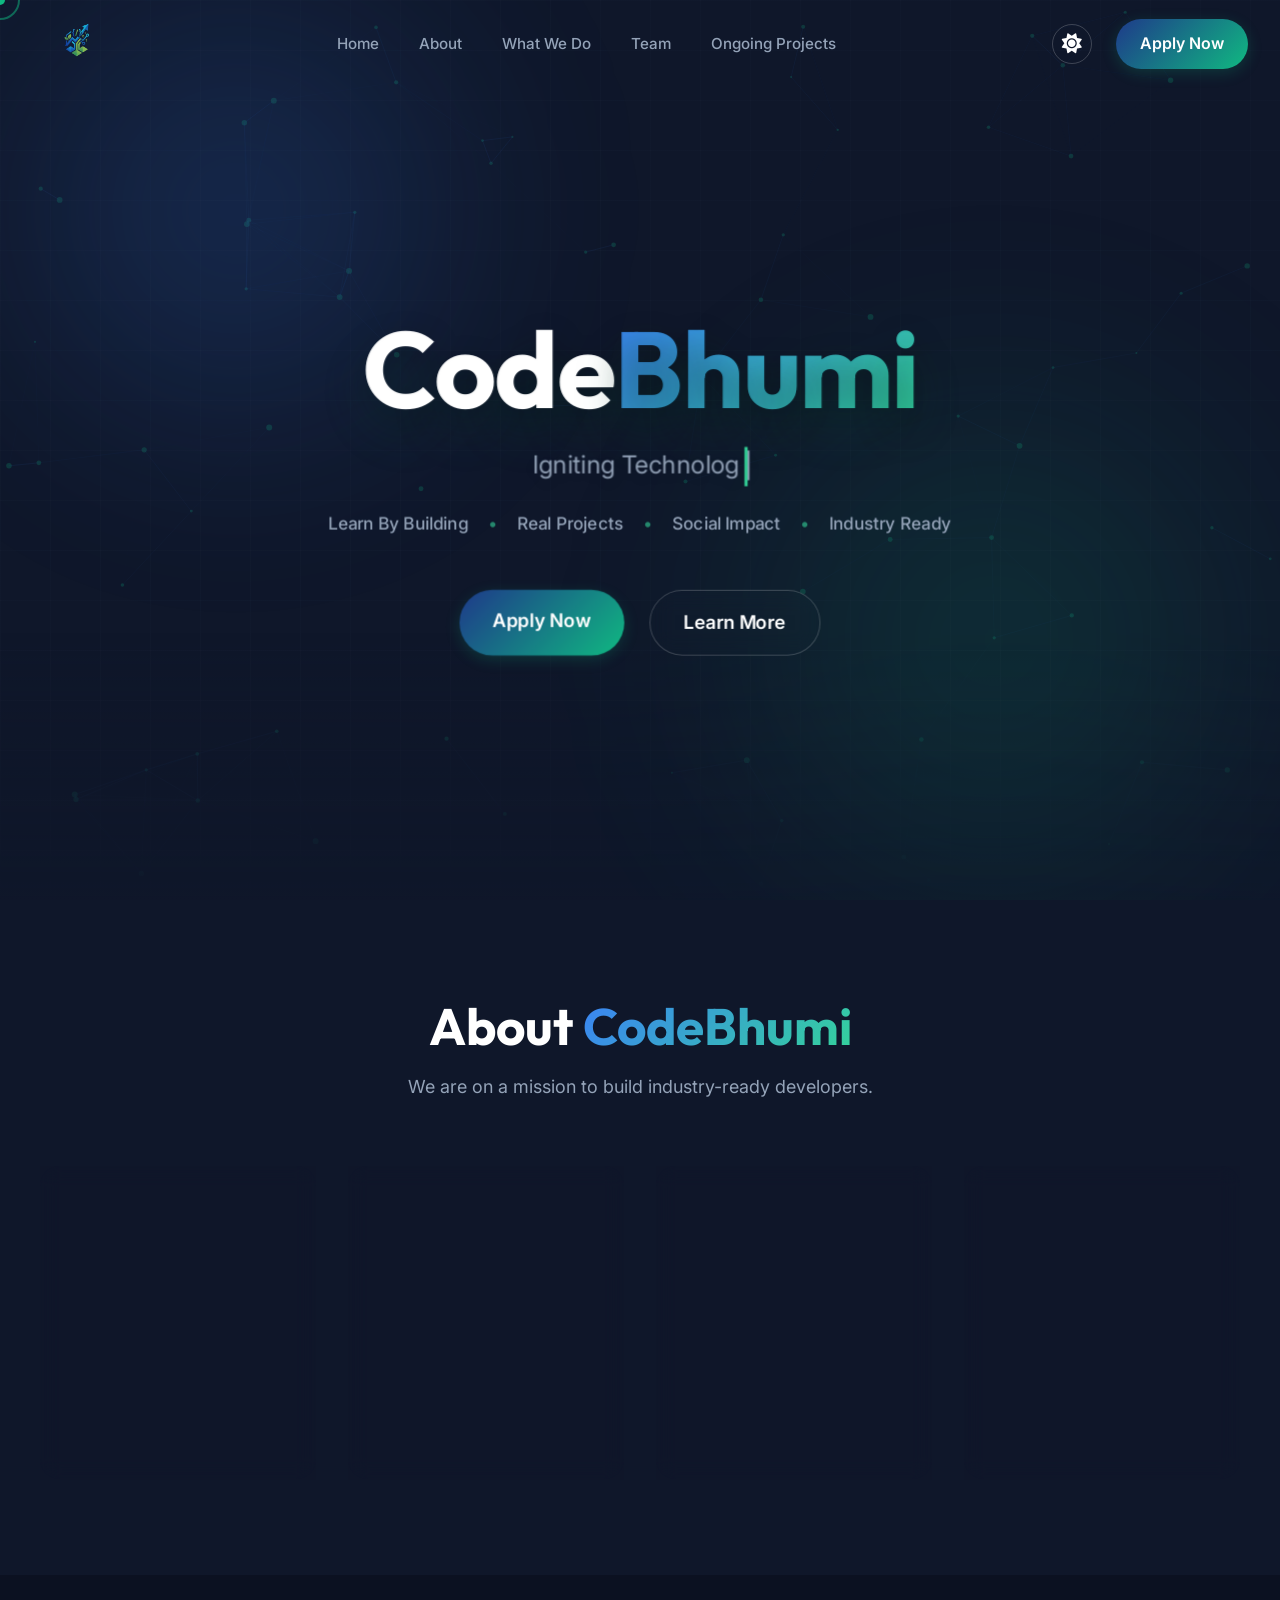
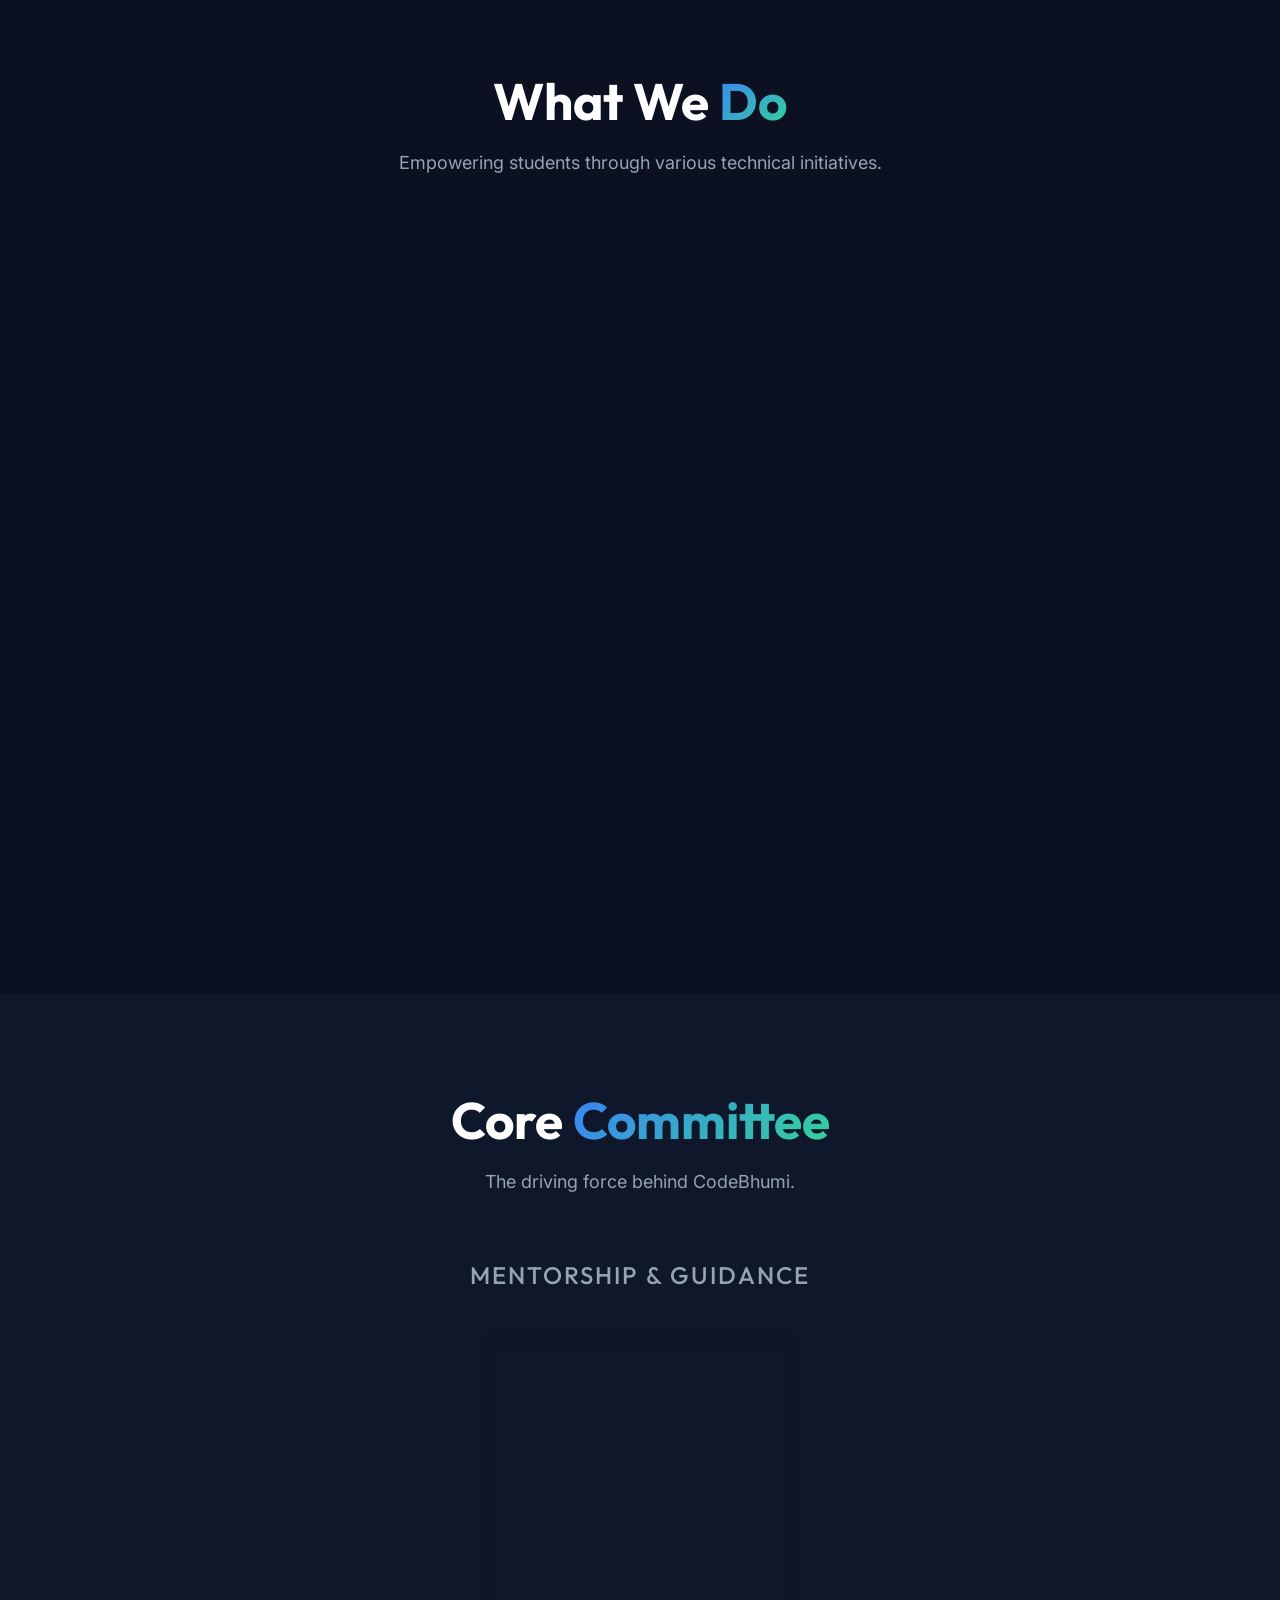
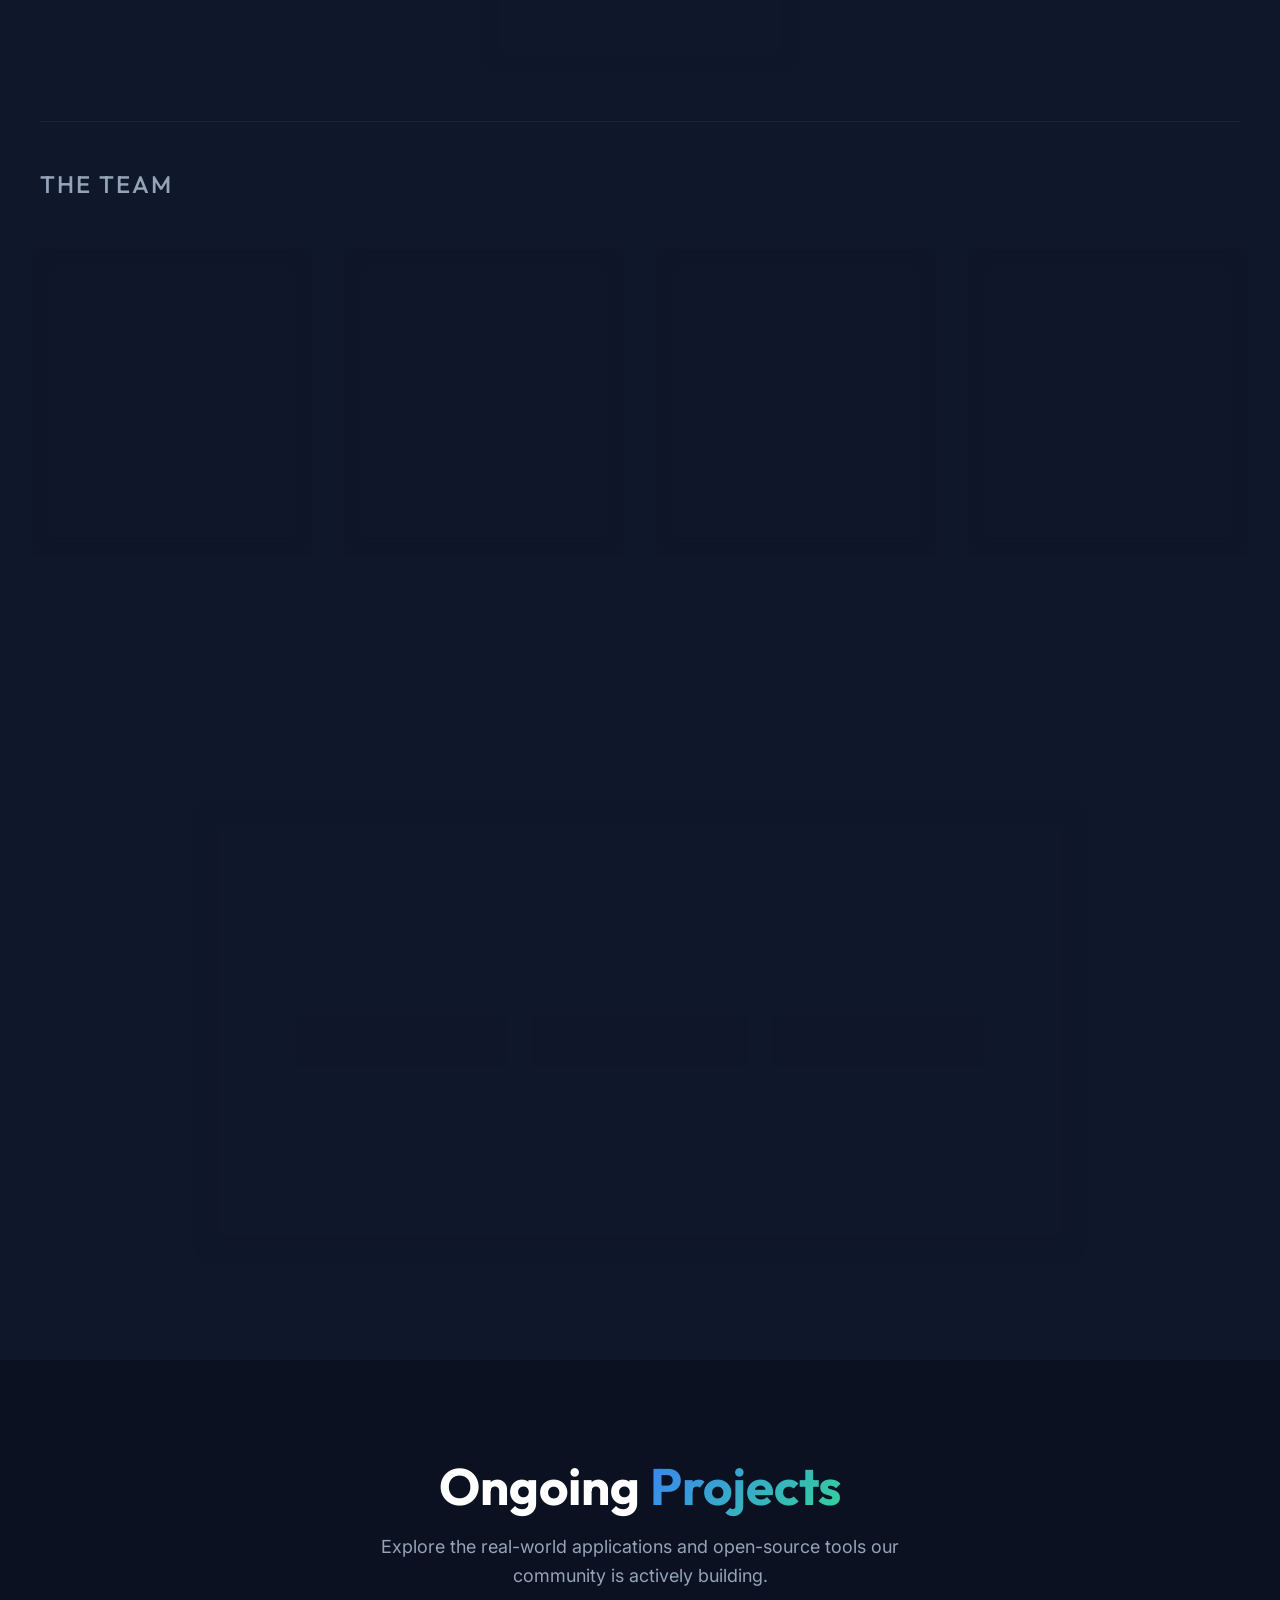
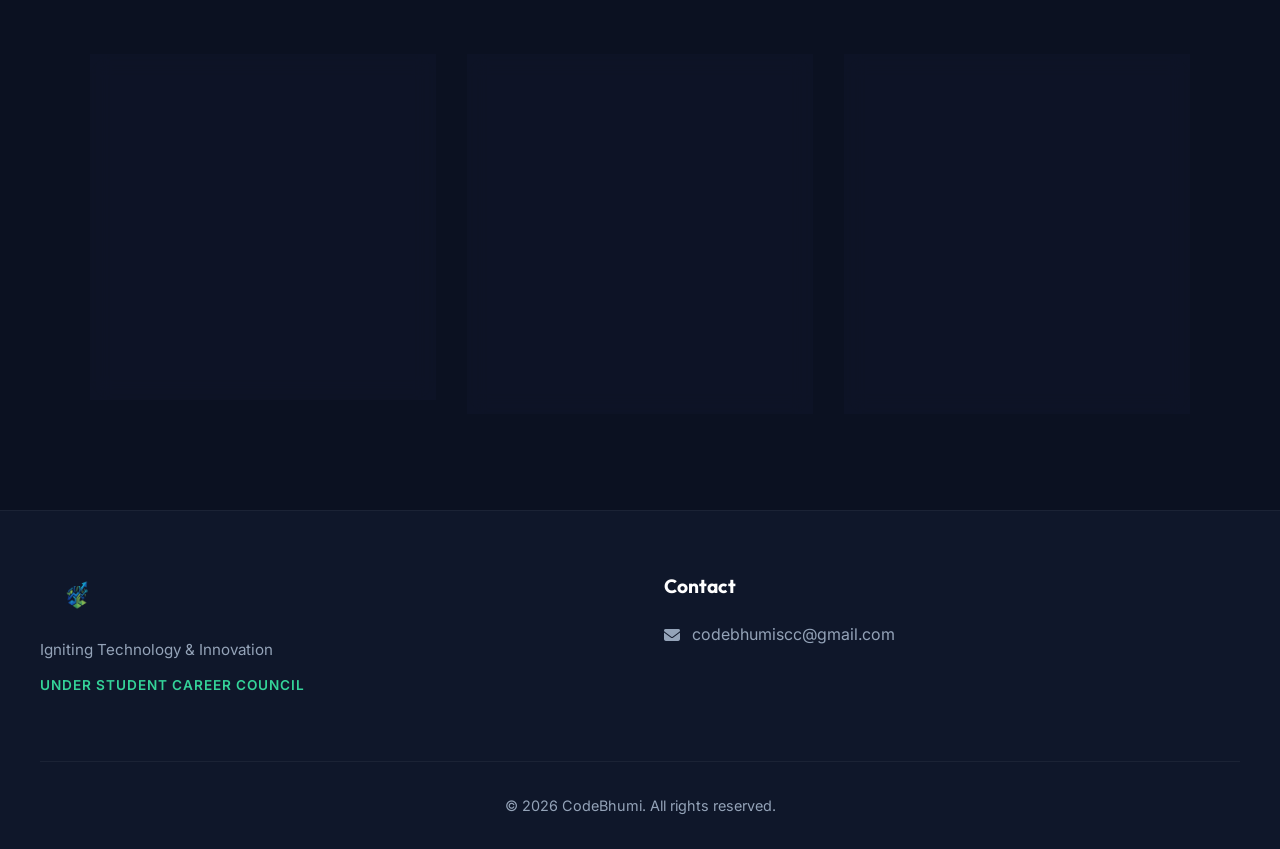
==== index.html @ db78082a "/" ====
<!DOCTYPE html>
<html lang="en" data-theme="dark">
<head>
  <meta charset="UTF-8">
  <meta name="viewport" content="width=device-width, initial-scale=1.0">
  <title>CodeBhumi - Igniting Technology & Innovation</title>
  
  <!-- Favicon -->
  <link rel="icon" type="image/jpeg" href="Org Logo.jpg">
  <link rel="apple-touch-icon" href="Org Logo.jpg">
  
  <!-- Fonts -->
  <link rel="preconnect" href="https://fonts.googleapis.com">
  <link rel="preconnect" href="https://fonts.gstatic.com" crossorigin>
  <link href="https://fonts.googleapis.com/css2?family=Inter:wght@400;500;600;700;800&family=Outfit:wght@500;700;900&display=swap" rel="stylesheet">
  <link rel="stylesheet" href="https://cdnjs.cloudflare.com/ajax/libs/font-awesome/6.4.0/css/all.min.css">
  
  <link rel="stylesheet" href="styles.css">
</head>
<body>
  <!-- Custom Cursor -->
  <div class="cursor-dot"></div>
  <div class="cursor-outline"></div>
  
  <!-- Navbar -->
  <nav id="navbar" class="navbar">
    <div class="nav-container">
      <a href="#" class="logo">
        <img src="Org Logo.jpg" alt="CodeBhumi Logo">
      </a>
      <ul class="nav-links">
        <li><a href="#home">Home</a></li>
        <li><a href="#about">About</a></li>
        <li><a href="#what-we-do">What We Do</a></li>
        <li><a href="#team">Team</a></li>
        <li><a href="#projects">Ongoing Projects</a></li>
      </ul>
      <div class="nav-actions">
        <button id="theme-toggle" class="theme-toggle-btn" aria-label="Toggle Theme">
          <i class="fa-solid fa-sun"></i>
        </button>
        <a href="https://forms.gle/ow61ez4bXMKDqfRy9" target="_blank" class="btn btn-primary nav-btn">Apply Now</a>
      </div>
      
      <!-- Mobile menu toggle -->
      <button class="mobile-toggle" aria-label="Toggle menu">
        <span></span>
        <span></span>
        <span></span>
      </button>
    </div>
  </nav>

  <!-- Hero Section -->
  <section id="home" class="hero">
    <!-- Background Layer -->
    <div class="hero-bg">
      <div class="hero-grid"></div>
      <canvas id="tech-grid"></canvas>
    </div>
    
    <!-- Foreground Glows -->
    <div class="hero-glow glow-1"></div>
    <div class="hero-glow glow-2"></div>
    <div class="hero-content" id="hero-content">
      <h1 class="hero-title interactive-title">Code<span class="text-gradient">Bhumi</span></h1>
      <p class="hero-tagline"><span id="typewriter"></span><span class="cursor">|</span></p>
      
      <!-- Secondary animated line -->
      <div class="hero-features">
        <span>Learn By Building</span> <span class="dot">•</span>
        <span>Real Projects</span> <span class="dot">•</span>
        <span>Social Impact</span> <span class="dot">•</span>
        <span>Industry Ready</span>
      </div>

      <div class="hero-actions">
        <a href="https://forms.gle/ow61ez4bXMKDqfRy9" target="_blank" class="btn btn-primary btn-large glow-effect hover-lift">Apply Now</a>
        <a href="#about" class="btn btn-secondary btn-large hover-lift">Learn More</a>
      </div>
    </div>
  </section>

  <!-- About Section -->
  <section id="about" class="section about-section">
    <div class="container pattern-bg">
      <div class="section-header text-center">
        <h2 class="section-title">About <span class="text-gradient">CodeBhumi</span></h2>
        <p class="section-subtitle">We are on a mission to build industry-ready developers.</p>
      </div>
      
      <div class="about-grid">
        <!-- Highlights -->
        <div class="about-card glow-hover">
          <div class="icon-wrap"><i class="fa-solid fa-code"></i></div>
          <h3>Learning by Building</h3>
          <p>Gain practical skills and industry readiness by focusing on real-world project development.</p>
        </div>
        <div class="about-card glow-hover">
          <div class="icon-wrap"><i class="fa-solid fa-hand-holding-heart"></i></div>
          <h3>Social Impact</h3>
          <p>Contribute to society by building free websites and tools for NGOs and small businesses.</p>
        </div>
        <div class="about-card glow-hover">
          <div class="icon-wrap"><i class="fa-solid fa-users"></i></div>
          <h3>Strong Community</h3>
          <p>Collaborate with skilled engineers, fostering teamwork, professionalism, and innovation.</p>
        </div>
        <div class="about-card glow-hover">
          <div class="icon-wrap"><i class="fa-solid fa-briefcase"></i></div>
          <h3>Industry Readiness</h3>
          <p>Bridge the gap between academics and industry with resume reviews and mock interviews.</p>
        </div>
      </div>
    </div>
  </section>

  <!-- What We Do Section -->
  <section id="what-we-do" class="section what-we-do-section bg-darker">
    <div class="container">
      <div class="section-header text-center">
        <h2 class="section-title">What We <span class="text-gradient">Do</span></h2>
        <p class="section-subtitle">Empowering students through various technical initiatives.</p>
      </div>

      <div class="cards-grid">
        <div class="card item-card glow-lift">
          <div class="card-icon"><i class="fa-solid fa-laptop-code"></i></div>
          <h3 class="card-title">Technical Growth</h3>
          <p class="card-desc">Hands-on coding sessions, collaborative workshops, and mastering Git/GitHub.</p>
        </div>
        <div class="card item-card glow-lift">
          <div class="card-icon"><i class="fa-brands fa-github"></i></div>
          <h3 class="card-title">Project Development</h3>
          <p class="card-desc">Building real-world applications and participating in competitive hackathons.</p>
        </div>
        <div class="card item-card glow-lift">
          <div class="card-icon"><i class="fa-solid fa-user-tie"></i></div>
          <h3 class="card-title">Industry Readiness</h3>
          <p class="card-desc">Preparing for the corporate world through resume building and mock interviews.</p>
        </div>
        <div class="card item-card glow-lift">
          <div class="card-icon"><i class="fa-solid fa-globe"></i></div>
          <h3 class="card-title">Social Impact</h3>
          <p class="card-desc">Creating digital presence by developing free websites for NGOs and small businesses.</p>
        </div>
        <div class="card item-card glow-lift">
          <div class="card-icon"><i class="fa-solid fa-folder-open"></i></div>
          <h3 class="card-title">Portfolio Building</h3>
          <p class="card-desc">Showcasing real-world applications and significant open-source contributions.</p>
        </div>
        <div class="card item-card glow-lift">
          <div class="card-icon"><i class="fa-solid fa-people-group"></i></div>
          <h3 class="card-title">Community Network</h3>
          <p class="card-desc">Fostering a peer-to-peer network of engineers to collaborate, learn, and innovate.</p>
        </div>
      </div>
    </div>
  </section>

  <!-- Core Committee Section -->
  <section id="team" class="section committee-section">
    <div class="container overflow-visible">
      <div class="section-header text-center">
        <h2 class="section-title">Core <span class="text-gradient">Committee</span></h2>
        <p class="section-subtitle">The driving force behind CodeBhumi.</p>
      </div>
      
      <!-- Honorary Advisor -->
      <div class="advisor-section">
        <h3 class="advisor-heading">Mentorship & Guidance</h3>
        <div class="advisor-container">
          <div class="team-card advisor-card">
            <div class="profile-img advisor-img"><img src="Souhardya_bose.jpg" alt="Souhardya Bose"></div>
            <h3 class="member-name">Souhardya Bose</h3>
            <p class="member-role">Honorary Advisor</p>
            <p class="member-desc">Asst. Prof, Lovely Professional University</p>
          </div>
        </div>
      </div>

      <h3 class="advisor-heading" style="margin-bottom: 2rem;">The Team</h3>
    </div>
    
    <div class="marquee-container">
      <div class="marquee-content">
        <!-- Original Cards -->
        <div class="team-card">
          <div class="profile-img"><img src="Sayantan.jpeg" alt="Sayantan"></div>
          <h3 class="member-name">Sayantan</h3>
          <p class="member-role">Joint Vice President</p>
        </div>
        <div class="team-card">
          <div class="profile-img"><img src="sagnik.jpg" alt="Sagnik"></div>
          <h3 class="member-name">Sagnik</h3>
          <p class="member-role">Joint Vice President</p>
        </div>
        <div class="team-card">
          <div class="profile-img"><img src="Saikat.jpeg" alt="Saikat"></div>
          <h3 class="member-name">Saikat</h3>
          <p class="member-role">Research & Innovation Head</p>
        </div>
        <div class="team-card">
          <div class="profile-img"><img src="Pritam.jpeg" alt="Pritam"></div>
          <h3 class="member-name">Pritam</h3>
          <p class="member-role">Head of Operations</p>
        </div>
        <div class="team-card">
          <div class="profile-img"><img src="https://www.gravatar.com/avatar/00000000000000000000000000000000?d=mp&f=y&s=200" alt="Anonymous"></div>
          <h3 class="member-name" style="animation: float 2.5s ease-in-out infinite; display: inline-block; color: var(--color-green-light);">Role is Open</h3>
          <p class="member-role">Technical Head</p>
        </div>
        <div class="team-card">
          <div class="profile-img"><img src="Surya.jpeg" alt="Surya"></div>
          <h3 class="member-name">Surya</h3>
          <p class="member-role">Management Head</p>
        </div>

        <!-- Duplicated Cards for infinite loop effect -->
        <div class="team-card">
          <div class="profile-img"><img src="Sayantan.jpeg" alt="Sayantan"></div>
          <h3 class="member-name">Sayantan</h3>
          <p class="member-role">Joint Vice President</p>
        </div>
        <div class="team-card">
          <div class="profile-img"><img src="sagnik.jpg" alt="Sagnik"></div>
          <h3 class="member-name">Sagnik</h3>
          <p class="member-role">Joint Vice President</p>
        </div>
        <div class="team-card">
          <div class="profile-img"><img src="Saikat.jpeg" alt="Saikat"></div>
          <h3 class="member-name">Saikat</h3>
          <p class="member-role">Research & Innovation Head</p>
        </div>
        <div class="team-card">
          <div class="profile-img"><img src="Pritam.jpeg" alt="Pritam"></div>
          <h3 class="member-name">Pritam</h3>
          <p class="member-role">Head of Operations</p>
        </div>
        <div class="team-card">
          <div class="profile-img"><img src="https://www.gravatar.com/avatar/00000000000000000000000000000000?d=mp&f=y&s=200" alt="Anonymous"></div>
          <h3 class="member-name" style="animation: float 2.5s ease-in-out infinite; display: inline-block; color: var(--color-green-light);">Role is Open</h3>
          <p class="member-role">Technical Head</p>
        </div>
        <div class="team-card">
          <div class="profile-img"><img src="Surya.jpeg" alt="Surya"></div>
          <h3 class="member-name">Surya</h3>
          <p class="member-role">Management Head</p>
        </div>
      </div>
    </div>
  </section>

  <!-- Recruitment Section -->
  <section id="apply" class="section recruitment-section">
    <div class="container pattern-bg">
      <div class="recruit-box text-center">
        <h2 class="section-title">We're <span class="text-gradient">Hiring</span></h2>
        <p class="section-subtitle" style="margin-bottom: 2rem;">Join the team that builds the future.</p>
        
        <div class="traits">
          <span class="trait-badge"><i class="fa-solid fa-code"></i> Passion for coding</span>
          <span class="trait-badge"><i class="fa-solid fa-graduation-cap"></i> Willingness to learn</span>
          <span class="trait-badge"><i class="fa-solid fa-handshake"></i> Team collaboration</span>
        </div>
        
        <a href="https://forms.gle/ow61ez4bXMKDqfRy9" target="_blank" class="btn btn-primary btn-large recruit-btn">Apply Now</a>
      </div>
    </div>
  </section>

  <!-- Projects Section -->
  <section id="projects" class="section events-section bg-darker">
    <div class="container">
      <div class="section-header text-center">
        <h2 class="section-title">Ongoing <span class="text-gradient">Projects</span></h2>
        <p class="section-subtitle">Explore the real-world applications and open-source tools our community is actively building.</p>
      </div>

      <div class="events-grid">
        <div class="event-card tilt-hover">
          <div class="event-date"><i class="fa-solid fa-hand-holding-heart fa-2x"></i></div>
          <div class="event-info">
            <h3>NGO Digital Presence</h3>
            <p>Developing responsive, SEO-optimized free websites for local animal shelters and food banks.</p>
          </div>
        </div>
        <div class="event-card tilt-hover">
          <div class="event-date"><i class="fa-solid fa-ranking-star fa-2x"></i></div>
          <div class="event-info">
            <h3>EduTrack Platform</h3>
            <p>An interactive app for educators to conduct live quizzes, track detailed student progress, and display competitive leaderboards.</p>
          </div>
        </div>
        <div class="event-card tilt-hover">
          <div class="event-date"><i class="fa-solid fa-masks-theater fa-2x"></i></div>
          <div class="event-info">
            <h3>Cultural Club Websites</h3>
            <p>Designing and developing professional digital portfolios and event platforms for university cultural clubs.</p>
          </div>
        </div>
      </div>
    </div>
  </section>

  <!-- Footer -->
  <footer class="footer">
    <div class="container">
      <div class="footer-content">
        <div class="footer-brand">
          <img src="Org Logo.jpg" alt="CodeBhumi Logo" class="footer-logo">
          <p>Igniting Technology & Innovation</p>
          <p style="margin-top: 0.8rem; font-size: 0.85rem; font-weight: 600; letter-spacing: 1px; color: var(--color-green-light);">UNDER STUDENT CAREER COUNCIL</p>
        </div>  
        <div class="footer-contact">
          <h4>Contact</h4>
          <p><i class="fa-solid fa-envelope"></i> codebhumiscc@gmail.com</p>
        </div>
      </div>
      
      <div class="footer-bottom">
        <p>&copy; 2026 CodeBhumi. All rights reserved.</p>
      </div>
    </div>
  </footer>

  <script src="script.js"></script>
</body>
</html>
---- styles.css ----
/* CodeBhumi Premium Corporate Styles */

:root {
  /* Base Colors */
  --color-blue: #1E3A8A;
  --color-green: #10B981;
  --color-blue-light: #3B82F6;
  --color-green-light: #34D399;

  /* Light Theme (Warm White + Green) */
  --bg-primary: #FDFDFB; /* Warm white */
  --bg-secondary: #F6F6F4;
  --text-primary: #1C1917; /* Warm dark gray */
  --text-muted: #57534E;
  --card-bg: rgba(255, 255, 255, 0.7);
  --card-border: rgba(16, 185, 129, 0.2);
  --btn-secondary-bg: rgba(16, 185, 129, 0.05);
  --btn-secondary-border: rgba(16, 185, 129, 0.3);
  --btn-secondary-color: #10B981;
  --btn-secondary-hover: rgba(16, 185, 129, 0.15);
  --nav-bg: rgba(253, 253, 251, 0.85);
  --nav-link: #57534E;
  --nav-link-hover: #1C1917;
  --gradient-card: linear-gradient(145deg, rgba(255, 255, 255, 0.9), rgba(246, 246, 244, 0.5));
  --hero-gradient: linear-gradient(to top, var(--bg-primary), transparent);

  /* Typography */
  --font-main: 'Inter', -apple-system, BlinkMacSystemFont, "Segoe UI", Roboto, Helvetica, Arial, sans-serif;
}

[data-theme="dark"] {
  /* Dark Theme (Dark Glassmorphism) */
  --bg-primary: #0F172A;
  --bg-secondary: #0B1121;
  --text-primary: #FFFFFF;
  --text-muted: #94A3B8;
  --card-bg: rgba(15, 23, 42, 0.6);
  --card-border: rgba(255, 255, 255, 0.05);
  --btn-secondary-bg: transparent;
  --btn-secondary-border: rgba(255, 255, 255, 0.2);
  --btn-secondary-color: #FFFFFF;
  --btn-secondary-hover: rgba(255, 255, 255, 0.1);
  --nav-bg: rgba(15, 23, 42, 0.85);
  --nav-link: #94A3B8;
  --nav-link-hover: #FFFFFF;
  --gradient-card: linear-gradient(145deg, rgba(30, 58, 138, 0.1), rgba(15, 23, 42, 0.5));
  --hero-gradient: linear-gradient(to top, var(--bg-primary), transparent);
}

* {
  margin: 0;
  padding: 0;
  box-sizing: border-box;
}

body {
  font-family: var(--font-main);
  background: var(--bg-primary);
  color: var(--text-primary);
  line-height: 1.6;
  overflow-x: hidden;
  transition: background-color 0.4s ease, color 0.4s ease;
}

/* Custom Cursor (Desktop Only) */
@media (pointer: fine) {
  * {
    cursor: none !important;
  }
  
  .cursor-dot, .cursor-outline {
    position: fixed;
    top: 0;
    left: 0;
    border-radius: 50%;
    pointer-events: none;
    z-index: 9999;
    will-change: transform;
  }

  .cursor-dot {
    width: 10px;
    height: 10px;
    background-color: var(--color-green);
    transform: translate(calc(-50%), calc(-50%));
  }

  .cursor-outline {
    width: 40px;
    height: 40px;
    border: 2px solid var(--color-green);
    opacity: 0.5;
    transform: translate(calc(-50%), calc(-50%));
    transition: width 0.2s, height 0.2s, background-color 0.2s, border-color 0.2s;
  }
}

@media (pointer: coarse) {
  .cursor-dot, .cursor-outline {
    display: none;
  }
}

/* Base Typography */
h1, h2, h3, h4, h5, h6 {
  font-family: 'Outfit', sans-serif;
  font-weight: 700;
  line-height: 1.2;
}

a {
  text-decoration: none;
  color: inherit;
  transition: all 0.3s ease;
}

ul {
  list-style: none;
}

/* Utilities */
.text-gradient {
  background: linear-gradient(135deg, var(--color-blue-light), var(--color-green-light));
  -webkit-background-clip: text;
  -webkit-text-fill-color: transparent;
  background-clip: text;
}

.btn {
  display: inline-block;
  padding: 0.75rem 1.5rem;
  border-radius: 50px;
  font-weight: 600;
  font-family: 'Inter', sans-serif;
  cursor: pointer;
  transition: all 0.3s ease;
  border: none;
  position: relative;
  overflow: hidden;
  z-index: 1;
}

.btn-primary {
  background: linear-gradient(135deg, var(--color-blue), var(--color-green));
  color: white;
  box-shadow: 0 4px 15px rgba(16, 185, 129, 0.2);
}

.btn-primary::before {
  content: '';
  position: absolute;
  top: 0; left: 0; right: 0; bottom: 0;
  background: linear-gradient(135deg, var(--color-blue-light), var(--color-green-light));
  z-index: -1;
  transition: opacity 0.3s ease;
  opacity: 0;
}

.btn-primary:hover::before {
  opacity: 1;
}

.btn-primary:hover {
  transform: translateY(-2px);
  box-shadow: 0 8px 25px rgba(16, 185, 129, 0.4);
}

.btn-secondary {
  background: var(--btn-secondary-bg);
  color: var(--btn-secondary-color);
  border: 1px solid var(--btn-secondary-border);
  backdrop-filter: blur(10px);
}

.btn-secondary:hover {
  background: var(--btn-secondary-hover);
  transform: translateY(-2px);
}

.btn-large {
  padding: 1rem 2rem;
  font-size: 1.125rem;
}

/* Navbar */
.navbar {
  position: fixed;
  top: 0;
  left: 0;
  width: 100%;
  padding: 1rem 0;
  z-index: 1000;
  transition: all 0.3s ease;
  border-bottom: 1px solid transparent;
}

.navbar.scrolled {
  background: var(--nav-bg);
  backdrop-filter: blur(12px);
  -webkit-backdrop-filter: blur(12px);
  border-bottom: 1px solid var(--card-border);
  box-shadow: 0 4px 30px rgba(0, 0, 0, 0.1);
  padding: 0.75rem 0;
}

.nav-container {
  max-width: 1280px;
  margin: 0 auto;
  padding: 0 2rem;
  display: flex;
  justify-content: space-between;
  align-items: center;
}

.logo img {
  height: 48px;
  width: auto;
  object-fit: contain;
  transition: transform 0.3s ease;
}

.logo:hover img {
  transform: scale(1.05);
}

.nav-links {
  display: flex;
  gap: 2.5rem;
  align-items: center;
}

.nav-links a {
  font-size: 0.95rem;
  font-weight: 500;
  color: var(--nav-link);
  position: relative;
  transition: color 0.3s ease;
}

.nav-links a:hover {
  color: var(--nav-link-hover);
}

.nav-links a::after {
  content: '';
  position: absolute;
  width: 0;
  height: 2px;
  bottom: -4px;
  left: 0;
  background: var(--color-green-light);
  transition: width 0.3s ease;
  border-radius: 2px;
}

.nav-links a:hover::after {
  width: 100%;
}

.mobile-toggle {
  display: none;
  background: none;
  border: none;
  cursor: pointer;
  padding: 0.5rem;
  z-index: 1001;
}

.mobile-toggle span {
  display: block;
  width: 25px;
  height: 2px;
  background-color: var(--text-primary);
  margin: 5px 0;
  transition: 0.3s;
  border-radius: 2px;
}

/* Theme Toggle styles */
.nav-actions {
  display: flex;
  align-items: center;
  gap: 1.5rem;
}

.theme-toggle-btn {
  background: var(--btn-secondary-bg);
  border: 1px solid var(--btn-secondary-border);
  color: var(--text-primary);
  font-size: 1.25rem;
  cursor: pointer;
  transition: all 0.3s ease;
  display: flex;
  align-items: center;
  justify-content: center;
  width: 40px;
  height: 40px;
  border-radius: 50%;
}

.theme-toggle-btn:hover {
  transform: scale(1.1);
  background: var(--btn-secondary-hover);
}

@media (max-width: 900px) {
  .nav-actions {
    display: none;
  }
}

/* Hero Section */
.hero {
  min-height: 100vh;
  display: flex;
  align-items: center;
  justify-content: center;
  position: relative;
  overflow: hidden;
  padding: 8rem 2rem 4rem;
  perspective: 1200px;
}

.hero-bg {
  position: absolute;
  top: 0;
  left: 0;
  width: 100%;
  height: 100%;
  z-index: 0;
  opacity: 0.4;
}

.hero-bg::after {
  content: '';
  position: absolute;
  bottom: 0;
  left: 0;
  width: 100%;
  height: 30%;
  background: var(--hero-gradient);
  z-index: 2;
}

.hero-grid {
  position: absolute;
  top: 0; left: 0; width: 100%; height: 100%;
  background-size: 50px 50px;
  background-image: linear-gradient(to right, rgba(148, 163, 184, 0.05) 1px, transparent 1px),
                    linear-gradient(to bottom, rgba(148, 163, 184, 0.05) 1px, transparent 1px);
  z-index: 1;
  pointer-events: none;
}

[data-theme="light"] .hero-grid {
  background-image: linear-gradient(to right, rgba(28, 25, 23, 0.05) 1px, transparent 1px),
                    linear-gradient(to bottom, rgba(28, 25, 23, 0.05) 1px, transparent 1px);
}

.hero-glow {
  position: absolute;
  border-radius: 50%;
  filter: blur(100px);
  z-index: 0;
  opacity: 0.6;
  pointer-events: none;
  animation: float-glow 8s ease-in-out infinite alternate;
}

.glow-1 {
  top: -10%;
  left: -5%;
  width: 50vw;
  height: 50vw;
  max-width: 600px;
  max-height: 600px;
  background: radial-gradient(circle, rgba(59, 130, 246, 0.4), transparent 70%);
}

.glow-2 {
  bottom: -10%;
  right: -5%;
  width: 60vw;
  height: 60vw;
  max-width: 700px;
  max-height: 700px;
  background: radial-gradient(circle, rgba(16, 185, 129, 0.3), transparent 70%);
  animation-duration: 12s;
  animation-direction: alternate-reverse;
}

@keyframes float-glow {
  0% { transform: translate(0, 0) scale(1); }
  100% { transform: translate(30px, -40px) scale(1.1); }
}

.hero-content {
  position: relative;
  z-index: 3;
  text-align: center;
  max-width: 800px;
  display: flex;
  flex-direction: column;
  align-items: center;
  transform-style: preserve-3d;
  transition: transform 0.1s cubic-bezier(0.25, 0.46, 0.45, 0.94);
}

/* .hero-logo removed */

.hero-title {
  font-size: clamp(3.5rem, 8vw, 6.5rem);
  margin-bottom: 1rem;
  letter-spacing: -1.5px;
  line-height: 1.1;
  text-shadow: 0 10px 30px rgba(0, 0, 0, 0.3), 0 20px 50px rgba(16, 185, 129, 0.15);
  transform: translateZ(60px);
}

/* Interactive Title & Typography */
.interactive-title {
  display: inline-block;
  position: relative;
}

.cursor {
  display: inline-block;
  width: 3px;
  background-color: var(--color-green-light);
  animation: blink 1s step-end infinite;
  margin-left: 5px;
  vertical-align: middle;
}

@keyframes blink {
  0%, 100% { opacity: 1; }
  50% { opacity: 0; }
}

.hover-lift {
  transition: all 0.4s cubic-bezier(0.175, 0.885, 0.32, 1.275);
}

.hover-lift:hover {
  transform: translateY(-5px) scale(1.05) translateZ(20px);
  box-shadow: 0 15px 30px rgba(16, 185, 129, 0.3), 0 0 20px rgba(59, 130, 246, 0.2);
}

.hero-tagline {
  font-size: clamp(1.1rem, 2vw, 1.5rem);
  color: var(--text-muted);
  margin-bottom: 1.5rem;
  font-weight: 400;
  max-width: 600px;
  transform: translateZ(40px);
  text-shadow: 0 4px 15px rgba(0, 0, 0, 0.1);
}

.hero-features {
  display: flex;
  justify-content: center;
  flex-wrap: wrap;
  gap: 1.2rem;
  margin-bottom: 3rem;
  color: var(--text-muted);
  font-weight: 500;
  font-size: 1.05rem;
  transform: translateZ(30px);
  animation: float-up-down 6s ease-in-out infinite;
}

.hero-features span.dot {
  color: var(--color-green-light);
  opacity: 0.6;
}

@keyframes float-up-down {
  0%, 100% { transform: translateY(0) translateZ(30px); }
  50% { transform: translateY(-8px) translateZ(30px); }
}

.hero-actions {
  display: flex;
  gap: 1.5rem;
  justify-content: center;
  flex-wrap: wrap;
  transform: translateZ(50px);
  transform-style: preserve-3d;
}

/* Animations */
@keyframes float {
  0% { transform: translateY(0px); }
  50% { transform: translateY(-15px); }
  100% { transform: translateY(0px); }
}

.floating {
  animation: float 6s ease-in-out infinite;
}

/* Responsive */
@media (max-width: 900px) {
  .nav-links, .nav-btn {
    display: none;
  }
  
  .mobile-toggle {
    display: block;
  }
}

/* Sections Common */
.section {
  padding: 6rem 2rem;
  position: relative;
}

.container {
  max-width: 1200px;
  margin: 0 auto;
}

.section-header {
  margin-bottom: 4rem;
}

.section-title {
  font-size: clamp(2rem, 4vw, 3.5rem);
  margin-bottom: 1rem;
}

.section-subtitle {
  color: var(--text-muted);
  font-size: 1.125rem;
  max-width: 600px;
  margin: 0 auto;
}

.text-center {
  text-align: center;
}

.bg-darker {
  background: var(--bg-secondary);
}

/* About Section */
.pattern-bg {
  position: relative;
}

.about-grid {
  display: grid;
  grid-template-columns: repeat(auto-fit, minmax(250px, 1fr));
  gap: 2rem;
}

.about-card {
  background: var(--card-bg);
  border: 1px solid var(--card-border);
  padding: 2.5rem 2rem;
  border-radius: 20px;
  transition: all 0.4s cubic-bezier(0.175, 0.885, 0.32, 1.275);
  text-align: center;
  position: relative;
  overflow: hidden;
  backdrop-filter: blur(10px);
}

.icon-wrap {
  width: 70px;
  height: 70px;
  background: rgba(59, 130, 246, 0.1);
  border-radius: 50%;
  display: flex;
  align-items: center;
  justify-content: center;
  margin: 0 auto 1.5rem;
  font-size: 1.75rem;
  color: var(--color-blue-light);
  transition: all 0.3s ease;
}

.about-card h3 {
  font-size: 1.25rem;
  margin-bottom: 1rem;
}

.about-card p {
  color: var(--text-muted);
  font-size: 0.95rem;
}

.glow-hover:hover {
  transform: translateY(-10px);
  background: var(--card-bg);
  border-color: rgba(16, 185, 129, 0.3);
  box-shadow: 0 10px 40px -10px rgba(16, 185, 129, 0.2);
}

.glow-hover:hover .icon-wrap {
  background: rgba(16, 185, 129, 0.2);
  color: var(--color-green-light);
  transform: scale(1.1);
}

/* What We Do */
.cards-grid {
  display: grid;
  grid-template-columns: repeat(auto-fit, minmax(280px, 1fr));
  gap: 2rem;
}

.item-card {
  background: var(--gradient-card);
  border: 1px solid var(--card-border);
  border-radius: 20px;
  padding: 3rem 2rem;
  text-align: left;
  transition: all 0.4s ease;
  position: relative;
  backdrop-filter: blur(10px);
}

.item-card::before {
  content: '';
  position: absolute;
  top: 0; left: 0; right: 0; bottom: 0;
  border-radius: 20px;
  background: linear-gradient(135deg, rgba(59, 130, 246, 0.2), rgba(16, 185, 129, 0.2));
  z-index: -1;
  opacity: 0;
  transition: opacity 0.4s ease;
}

.card-icon {
  font-size: 2.5rem;
  margin-bottom: 1.5rem;
  background: linear-gradient(135deg, var(--color-blue-light), var(--color-green-light));
  -webkit-background-clip: text;
  -webkit-text-fill-color: transparent;
  background-clip: text;
}

.card-title {
  font-size: 1.5rem;
  margin-bottom: 1rem;
}

.card-desc {
  color: var(--text-muted);
  line-height: 1.7;
}

.glow-lift:hover {
  transform: translateY(-10px) scale(1.02);
  border-color: rgba(16, 185, 129, 0.3);
  box-shadow: 0 20px 40px -15px rgba(16, 185, 129, 0.3);
}

.glow-lift:hover::before {
  opacity: 1;
}

/* Core Committee Section */
.committee-section {
  overflow: hidden;
  padding-bottom: 8rem;
}

.overflow-visible {
  overflow: visible;
}

.marquee-container {
  width: 100%;
  overflow: hidden;
  position: relative;
  /* Removed fading edges to keep cards visible entirely from the edge */
}

.marquee-content {
  display: flex;
  width: max-content;
  gap: 2rem;
  padding: 1rem 0;
  animation: scroll-x 25s linear infinite;
}

.marquee-content:hover {
  animation-play-state: paused;
}

.team-card {
  width: 280px;
  background: var(--card-bg);
  border: 1px solid var(--card-border);
  border-radius: 24px;
  padding: 2.5rem 1.5rem;
  text-align: center;
  backdrop-filter: blur(10px);
  transition: all 0.4s cubic-bezier(0.175, 0.885, 0.32, 1.275);
  cursor: pointer;
  flex-shrink: 0;
  /* Ensuring duplicate cards size matches */
}

.team-card:hover {
  transform: scale(1.05);
  background: var(--gradient-card);
  border-color: rgba(16, 185, 129, 0.4);
  box-shadow: 0 15px 35px -10px rgba(16, 185, 129, 0.3);
}

/* Honorary Advisor Styles */
.advisor-section {
  text-align: center;
  margin-bottom: 3rem;
  padding-bottom: 3rem;
  border-bottom: 1px solid var(--card-border);
  position: relative;
  z-index: 10;
}

.advisor-heading {
  font-size: 1.5rem;
  margin-bottom: 2.5rem;
  color: var(--text-muted);
  font-weight: 500;
  text-transform: uppercase;
  letter-spacing: 2px;
}

.advisor-container {
  display: flex;
  justify-content: center;
}

.advisor-card {
  width: 320px;
  background: var(--gradient-card);
  border: 2px solid rgba(245, 158, 11, 0.3); /* Gold Theme */
  box-shadow: 0 10px 40px rgba(245, 158, 11, 0.1);
}

.advisor-card:hover {
  transform: scale(1.05);
  box-shadow: 0 20px 50px rgba(245, 158, 11, 0.2);
  border-color: rgba(245, 158, 11, 0.6);
}

.advisor-img {
  width: 140px;
  height: 140px;
  background: linear-gradient(135deg, #F59E0B, #FDE68A);
}

.advisor-card .member-role {
  color: #FBBF24;
  font-size: 1.05rem;
  font-weight: 700;
}

.advisor-card .member-desc {
  margin-top: 0.5rem;
  font-size: 0.9rem;
  color: var(--text-muted);
}

.profile-img {
  width: 120px;
  height: 120px;
  margin: 0 auto 1.5rem;
  border-radius: 50%;
  padding: 4px; /* Space for the gradient border */
  background: linear-gradient(135deg, var(--color-blue-light), var(--color-green-light));
  position: relative;
}

.profile-img img {
  width: 100%;
  height: 100%;
  object-fit: cover;
  border-radius: 50%;
  background-color: var(--card-bg); /* Fallback inside */
  display: block;
}

.member-name {
  font-size: 1.4rem;
  margin-bottom: 0.5rem;
}

.member-role {
  color: var(--color-green-light);
  font-size: 0.95rem;
  font-weight: 500;
  text-transform: uppercase;
  letter-spacing: 1px;
}

@keyframes scroll-x {
  0% { transform: translateX(0); }
  100% { transform: translateX(calc(-50% - 1rem)); /* -50% of the entire width, accounting for the gap */ }
}

/* Recruitment Section */
.recruitment-section {
  position: relative;
  overflow: hidden;
}

.recruit-box {
  background: var(--gradient-card);
  border: 1px solid var(--card-border);
  padding: 5rem 2rem;
  border-radius: 30px;
  backdrop-filter: blur(15px);
  max-width: 900px;
  margin: 0 auto;
}

.traits {
  display: flex;
  flex-wrap: wrap;
  justify-content: center;
  gap: 1.5rem;
  margin-bottom: 3rem;
}

.trait-badge {
  background: var(--card-bg);
  border: 1px solid var(--card-border);
  padding: 0.75rem 1.5rem;
  border-radius: 50px;
  font-size: 0.95rem;
  display: flex;
  align-items: center;
  gap: 0.5rem;
  transition: all 0.3s ease;
  backdrop-filter: blur(5px);
}

.trait-badge i {
  color: var(--color-green-light);
}

.trait-badge:hover {
  background: rgba(16, 185, 129, 0.15);
  border-color: rgba(16, 185, 129, 0.3);
  transform: translateY(-2px);
}

/* Events Section */
.events-grid {
  display: grid;
  grid-template-columns: repeat(auto-fit, minmax(300px, 1fr));
  gap: 2rem;
  max-width: 1100px;
  margin: 0 auto;
}

.event-card {
  display: flex;
  flex-direction: column;
  justify-content: center;
  align-items: center;
  text-align: center;
  background: var(--card-bg);
  border: 1px solid var(--card-border);
  border-radius: 24px;
  padding: 3rem 2rem;
  transition: all 0.5s cubic-bezier(0.175, 0.885, 0.32, 1.275);
  gap: 1.5rem;
  backdrop-filter: blur(10px);
  aspect-ratio: 1 / 1;
  perspective: 1000px;
}

.event-date {
  background: linear-gradient(135deg, var(--color-blue), var(--color-green));
  color: white;
  min-width: 90px;
  height: 90px;
  display: flex;
  flex-direction: column;
  justify-content: center;
  align-items: center;
  border-radius: 50%;
  box-shadow: 0 10px 25px rgba(16, 185, 129, 0.2);
  transition: all 0.4s ease;
}

.event-date span {
  font-size: 1.8rem;
  line-height: 1;
}

.event-info h3 {
  font-size: 1.5rem;
  margin-bottom: 1rem;
}

.event-info p {
  color: var(--text-muted);
  line-height: 1.6;
}

.tilt-hover {
  transform-style: preserve-3d;
}

.tilt-hover:hover {
  transform: translateY(-15px) rotateX(10deg) rotateY(-5deg) scale(1.05);
  background: var(--gradient-card);
  border-color: rgba(16, 185, 129, 0.5);
  box-shadow: -15px 25px 40px -10px rgba(16, 185, 129, 0.3);
}

/* 3D Depth for content on hover */
.tilt-hover:hover .event-date {
  transform: translateZ(50px) scale(1.1);
}

.tilt-hover:hover .event-info {
  transform: translateZ(30px);
  transition: all 0.4s cubic-bezier(0.175, 0.885, 0.32, 1.275);
}

@media (max-width: 600px) {
  .event-card {
    aspect-ratio: auto;
    padding: 3rem 1.5rem;
  }
}

/* Footer */
.footer {
  background: var(--bg-primary);
  border-top: 1px solid var(--card-border);
  padding: 4rem 2rem 2rem;
}

.footer-content {
  display: grid;
  grid-template-columns: repeat(auto-fit, minmax(250px, 1fr));
  gap: 3rem;
  margin-bottom: 4rem;
}

.footer-logo {
  height: 40px;
  margin-bottom: 1rem;
}

.footer-brand p {
  color: var(--text-muted);
  font-size: 0.95rem;
}

.footer h4 {
  font-size: 1.2rem;
  margin-bottom: 1.5rem;
  color: var(--text-primary);
}

.social-icons {
  display: flex;
  gap: 1rem;
}

.social-icons a {
  display: flex;
  align-items: center;
  justify-content: center;
  width: 40px;
  height: 40px;
  border-radius: 50%;
  background: var(--card-bg);
  color: var(--text-primary);
  border: 1px solid var(--card-border);
  font-size: 1.2rem;
  transition: all 0.3s ease;
}

.social-icons a:hover {
  background: var(--color-blue);
  transform: translateY(-3px);
  color: white;
}

.footer-contact p {
  color: var(--text-muted);
  display: flex;
  align-items: center;
  gap: 0.75rem;
}

.footer-bottom {
  text-align: center;
  padding-top: 2rem;
  border-top: 1px solid var(--card-border);
  color: var(--text-muted);
  font-size: 0.9rem;
}

/* Scroll Reveals */
.reveal-hidden {
  opacity: 0;
  transform: translateY(40px);
  transition: all 0.8s cubic-bezier(0.175, 0.885, 0.32, 1.275);
}

.reveal-hidden.revealed {
  opacity: 1;
  transform: translateY(0);
}
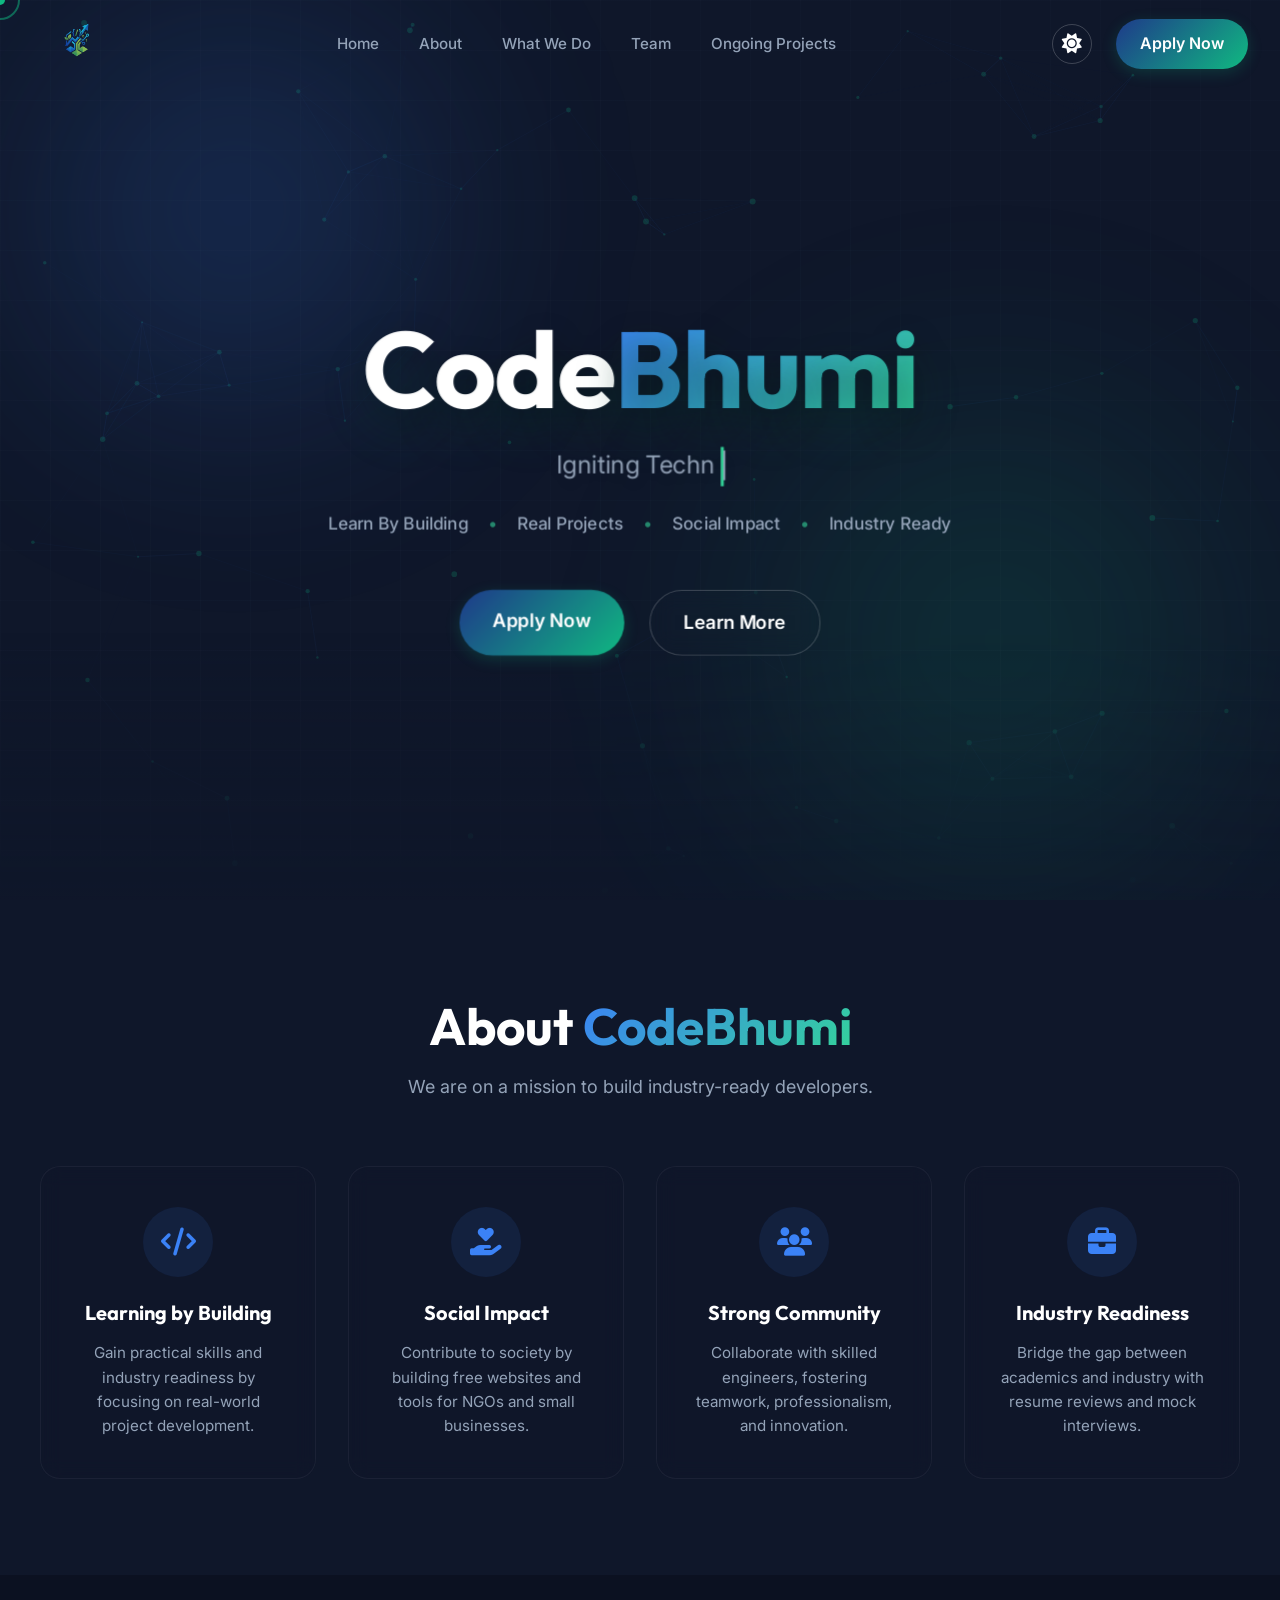
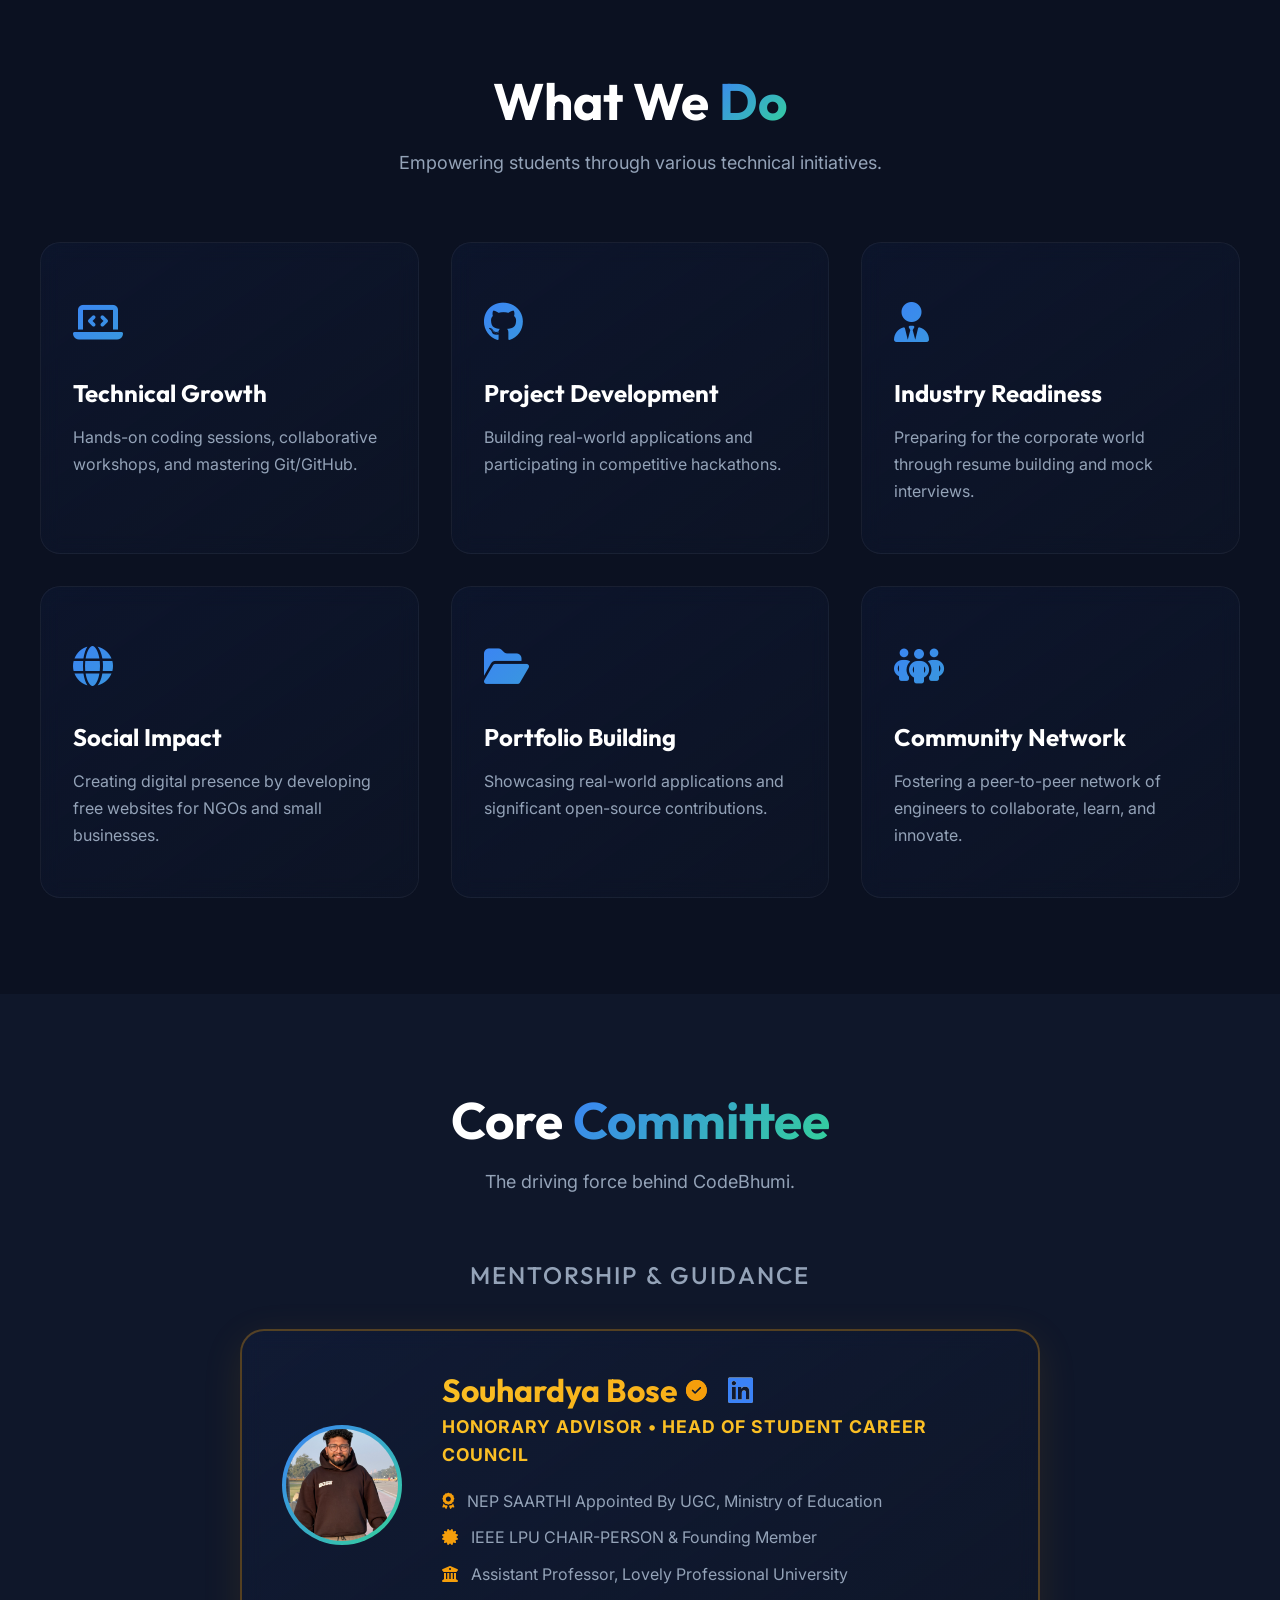
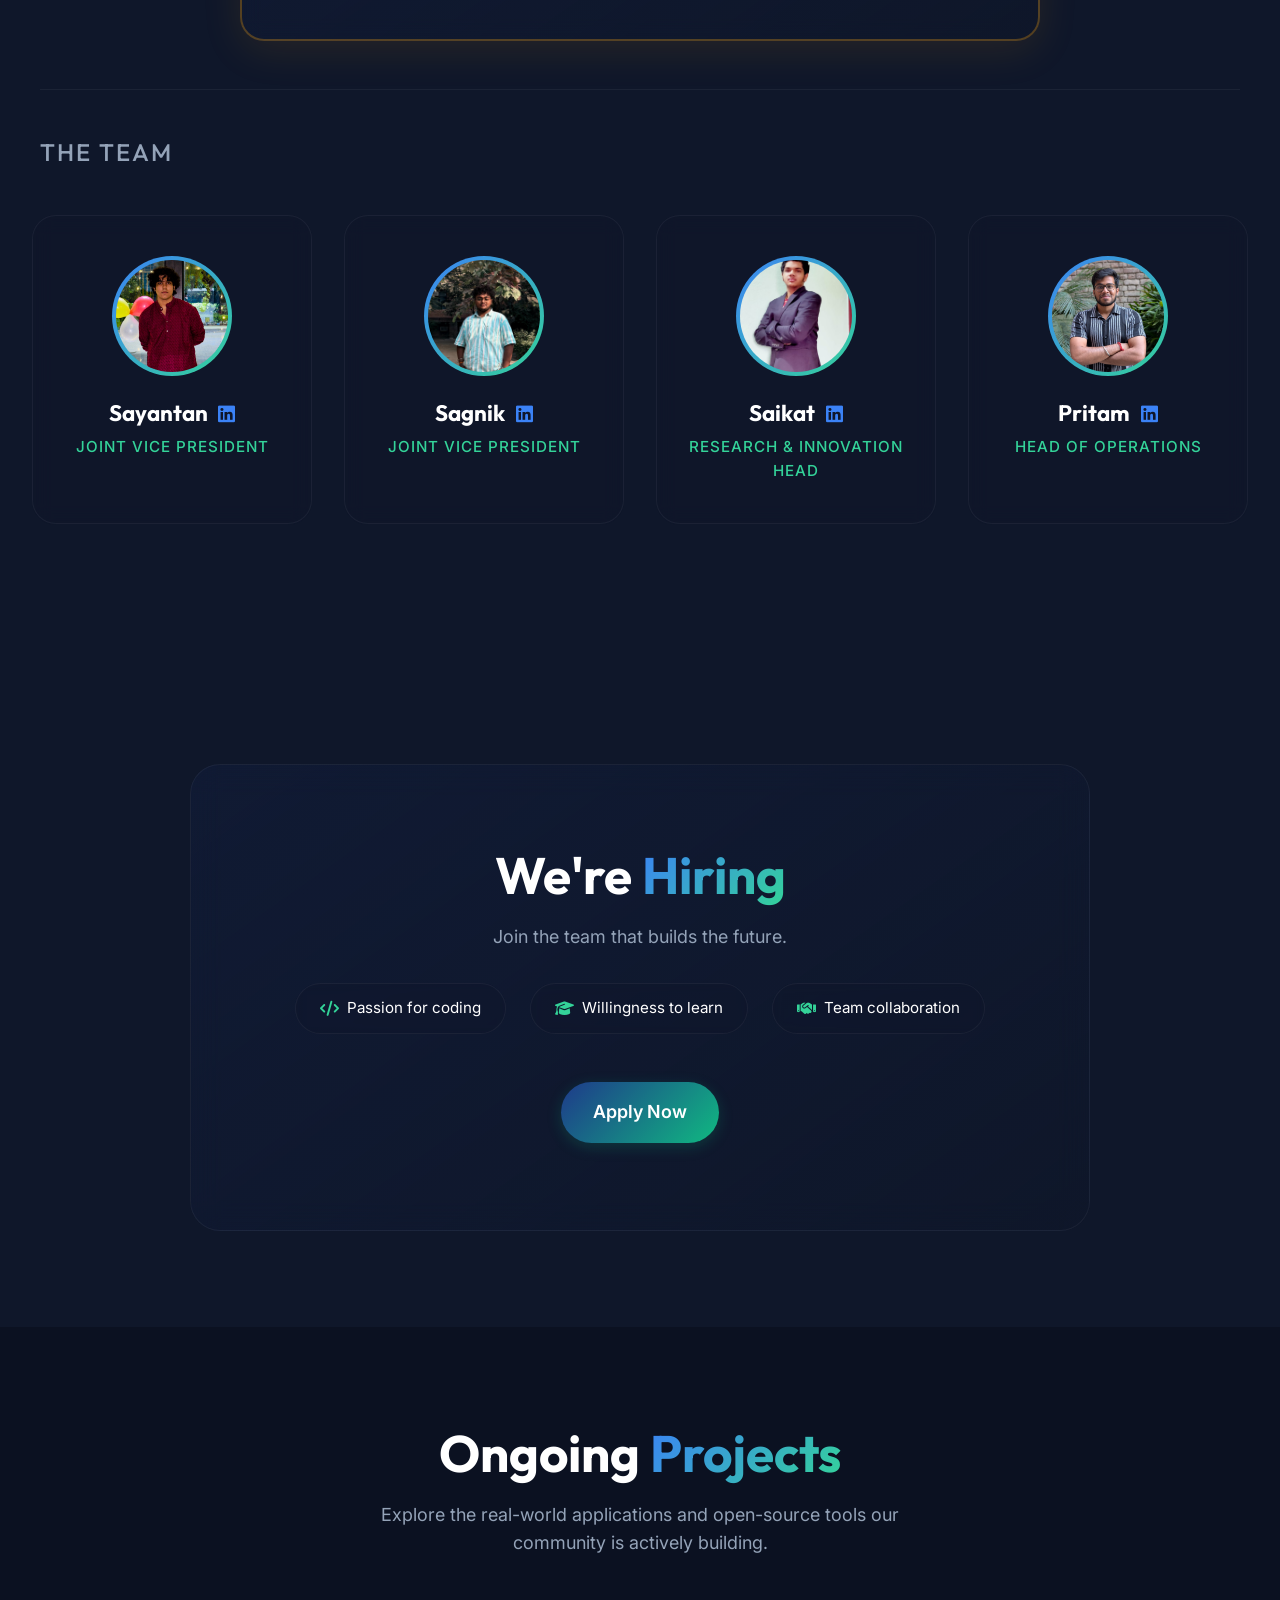
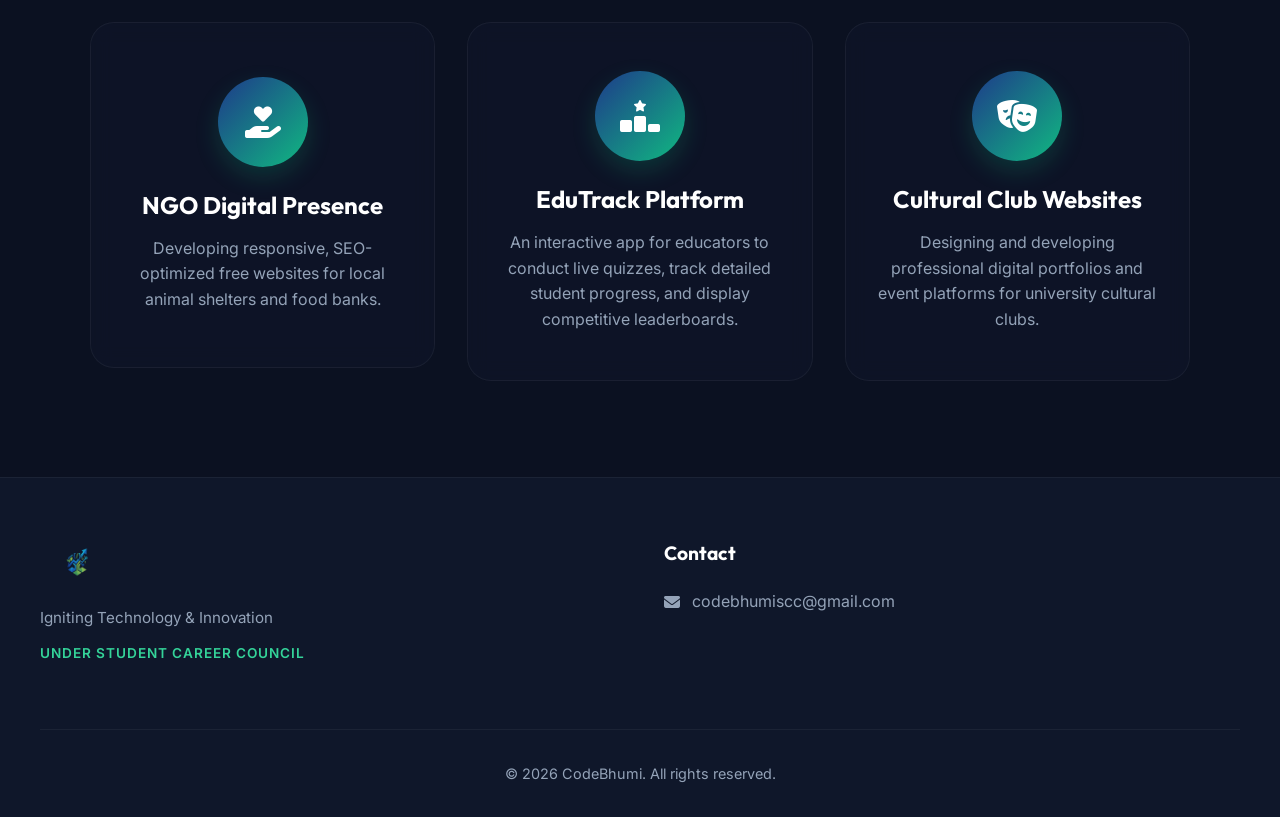
==== commit d95ab9d9: "linkdin added of core members" ====
--- a/index.html
+++ b/index.html
@@ -169,12 +169,122 @@
       <!-- Honorary Advisor -->
       <div class="advisor-section">
         <h3 class="advisor-heading">Mentorship & Guidance</h3>
+        <style>
+          .advisor-card-horizontal {
+            width: 100%;
+            max-width: 800px;
+            display: flex;
+            flex-direction: row;
+            align-items: center;
+            text-align: left;
+            gap: 2.5rem;
+            padding: 2.5rem;
+            background: var(--gradient-card);
+            border: 2px solid rgba(245, 158, 11, 0.3);
+            border-radius: 24px;
+            box-shadow: 0 10px 40px rgba(245, 158, 11, 0.1);
+            transition: all 0.4s ease;
+            margin: 0 auto;
+            backdrop-filter: blur(10px);
+          }
+          .advisor-card-horizontal:hover {
+            transform: translateY(-5px);
+            box-shadow: 0 20px 50px rgba(245, 158, 11, 0.2);
+            border-color: rgba(245, 158, 11, 0.6);
+          }
+          .advisor-content {
+            display: flex;
+            flex-direction: column;
+            justify-content: center;
+          }
+          .advisor-title {
+            font-size: 2rem;
+            margin-bottom: 0.2rem;
+            background: linear-gradient(135deg, #FBBF24, #F59E0B);
+            background-clip: text;
+            -webkit-background-clip: text;
+            -webkit-text-fill-color: transparent;
+            display: flex;
+            align-items: center;
+            gap: 0.5rem;
+          }
+          .advisor-verified {
+            color: #F59E0B;
+            font-size: 1.3rem;
+            -webkit-text-fill-color: initial;
+          }
+          .linkedin-link {
+            -webkit-text-fill-color: initial;
+            color: #3b82f6;
+            font-size: 1.8rem;
+            margin-left: 0.8rem;
+            transition: all 0.3s ease;
+          }
+          .linkedin-link:hover {
+            transform: scale(1.15) translateY(-2px);
+            color: #60a5fa;
+          }
+          .advisor-subrole {
+            color: #FBBF24;
+            font-size: 1.1rem;
+            font-weight: 700;
+            margin-bottom: 1.2rem;
+            text-transform: uppercase;
+            letter-spacing: 1px;
+          }
+          .advisor-achievements {
+            list-style: none;
+            padding: 0;
+            margin: 0;
+          }
+          .advisor-achievements li {
+            color: var(--text-muted);
+            font-size: 1rem;
+            margin-bottom: 0.8rem;
+            display: flex;
+            align-items: flex-start;
+            gap: 0.8rem;
+            line-height: 1.5;
+          }
+          .advisor-achievements i {
+            color: #F59E0B;
+            margin-top: 4px;
+          }
+          @media (max-width: 768px) {
+            .advisor-card-horizontal {
+              flex-direction: column;
+              text-align: center;
+              padding: 2rem 1.5rem;
+              gap: 1.5rem;
+            }
+            .advisor-title {
+              justify-content: center;
+            }
+            .advisor-achievements li {
+              text-align: left;
+            }
+          }
+        </style>
+        
         <div class="advisor-container">
-          <div class="team-card advisor-card">
-            <div class="profile-img advisor-img"><img src="Souhardya_bose.jpg" alt="Souhardya Bose"></div>
-            <h3 class="member-name">Souhardya Bose</h3>
-            <p class="member-role">Honorary Advisor</p>
-            <p class="member-desc">Asst. Prof, Lovely Professional University</p>
+          <div class="advisor-card-horizontal">
+            <div class="profile-img advisor-img" style="margin: 0; flex-shrink: 0;">
+              <img src="Souhardya_bose.jpg" alt="Souhardya Bose">
+            </div>
+            <div class="advisor-content">
+              <h3 class="advisor-title">
+                Souhardya Bose <i class="fa-solid fa-circle-check advisor-verified"></i>
+                <a href="https://www.linkedin.com/in/souhardya-bose/" target="_blank" class="linkedin-link" aria-label="LinkedIn Profile">
+                  <i class="fa-brands fa-linkedin"></i>
+                </a>
+              </h3>
+              <p class="advisor-subrole">Honorary Advisor &bull; Head of Student Career Council</p>
+              <ul class="advisor-achievements">
+                <li><i class="fa-solid fa-award"></i> NEP SAARTHI Appointed By UGC, Ministry of Education</li>
+                <li><i class="fa-solid fa-certificate"></i> IEEE LPU CHAIR-PERSON &amp; Founding Member</li>
+                <li><i class="fa-solid fa-building-columns"></i> Assistant Professor, Lovely Professional University</li>
+              </ul>
+            </div>
           </div>
         </div>
       </div>
@@ -187,22 +297,42 @@
         <!-- Original Cards -->
         <div class="team-card">
           <div class="profile-img"><img src="Sayantan.jpeg" alt="Sayantan"></div>
-          <h3 class="member-name">Sayantan</h3>
+          <h3 class="member-name">
+            Sayantan
+            <a href="https://www.linkedin.com/in/sayantan-ghosh-372143314/" target="_blank" aria-label="LinkedIn" style="color: #3b82f6; font-size: 1.2rem; margin-left: 0.4rem; transition: transform 0.3s; display: inline-block;" onmouseover="this.style.transform='scale(1.2)'" onmouseout="this.style.transform='scale(1)'">
+              <i class="fa-brands fa-linkedin"></i>
+            </a>
+          </h3>
           <p class="member-role">Joint Vice President</p>
         </div>
         <div class="team-card">
           <div class="profile-img"><img src="sagnik.jpg" alt="Sagnik"></div>
-          <h3 class="member-name">Sagnik</h3>
+          <h3 class="member-name">
+            Sagnik
+            <a href="https://www.linkedin.com/in/sagnik-chakraborty-0ab433364/" target="_blank" aria-label="LinkedIn" style="color: #3b82f6; font-size: 1.2rem; margin-left: 0.4rem; transition: transform 0.3s; display: inline-block;" onmouseover="this.style.transform='scale(1.2)'" onmouseout="this.style.transform='scale(1)'">
+              <i class="fa-brands fa-linkedin"></i>
+            </a>
+          </h3>
           <p class="member-role">Joint Vice President</p>
         </div>
         <div class="team-card">
           <div class="profile-img"><img src="Saikat.jpeg" alt="Saikat"></div>
-          <h3 class="member-name">Saikat</h3>
+          <h3 class="member-name">
+            Saikat
+            <a href="https://www.linkedin.com/in/saikat-singha-mahapatra-dev?utm_source=share&utm_campaign=share_via&utm_content=profile&utm_medium=android_app" target="_blank" aria-label="LinkedIn" style="color: #3b82f6; font-size: 1.2rem; margin-left: 0.4rem; transition: transform 0.3s; display: inline-block;" onmouseover="this.style.transform='scale(1.2)'" onmouseout="this.style.transform='scale(1)'">
+              <i class="fa-brands fa-linkedin"></i>
+            </a>
+          </h3>
           <p class="member-role">Research & Innovation Head</p>
         </div>
         <div class="team-card">
           <div class="profile-img"><img src="Pritam.jpeg" alt="Pritam"></div>
-          <h3 class="member-name">Pritam</h3>
+          <h3 class="member-name">
+            Pritam
+            <a href="https://www.linkedin.com/in/pritammandal-cse?utm_source=share&utm_campaign=share_via&utm_content=profile&utm_medium=android_app" target="_blank" aria-label="LinkedIn" style="color: #3b82f6; font-size: 1.2rem; margin-left: 0.4rem; transition: transform 0.3s; display: inline-block;" onmouseover="this.style.transform='scale(1.2)'" onmouseout="this.style.transform='scale(1)'">
+              <i class="fa-brands fa-linkedin"></i>
+            </a>
+          </h3>
           <p class="member-role">Head of Operations</p>
         </div>
         <div class="team-card">
@@ -219,22 +349,42 @@
         <!-- Duplicated Cards for infinite loop effect -->
         <div class="team-card">
           <div class="profile-img"><img src="Sayantan.jpeg" alt="Sayantan"></div>
-          <h3 class="member-name">Sayantan</h3>
+          <h3 class="member-name">
+            Sayantan
+            <a href="https://www.linkedin.com/in/sayantan-ghosh-372143314/" target="_blank" aria-label="LinkedIn" style="color: #3b82f6; font-size: 1.2rem; margin-left: 0.4rem; transition: transform 0.3s; display: inline-block;" onmouseover="this.style.transform='scale(1.2)'" onmouseout="this.style.transform='scale(1)'">
+              <i class="fa-brands fa-linkedin"></i>
+            </a>
+          </h3>
           <p class="member-role">Joint Vice President</p>
         </div>
         <div class="team-card">
           <div class="profile-img"><img src="sagnik.jpg" alt="Sagnik"></div>
-          <h3 class="member-name">Sagnik</h3>
+          <h3 class="member-name">
+            Sagnik
+            <a href="https://www.linkedin.com/in/sagnik-chakraborty-0ab433364/" target="_blank" aria-label="LinkedIn" style="color: #3b82f6; font-size: 1.2rem; margin-left: 0.4rem; transition: transform 0.3s; display: inline-block;" onmouseover="this.style.transform='scale(1.2)'" onmouseout="this.style.transform='scale(1)'">
+              <i class="fa-brands fa-linkedin"></i>
+            </a>
+          </h3>
           <p class="member-role">Joint Vice President</p>
         </div>
         <div class="team-card">
           <div class="profile-img"><img src="Saikat.jpeg" alt="Saikat"></div>
-          <h3 class="member-name">Saikat</h3>
+          <h3 class="member-name">
+            Saikat
+            <a href="https://www.linkedin.com/in/saikat-singha-mahapatra-dev?utm_source=share&utm_campaign=share_via&utm_content=profile&utm_medium=android_app" target="_blank" aria-label="LinkedIn" style="color: #3b82f6; font-size: 1.2rem; margin-left: 0.4rem; transition: transform 0.3s; display: inline-block;" onmouseover="this.style.transform='scale(1.2)'" onmouseout="this.style.transform='scale(1)'">
+              <i class="fa-brands fa-linkedin"></i>
+            </a>
+          </h3>
           <p class="member-role">Research & Innovation Head</p>
         </div>
         <div class="team-card">
           <div class="profile-img"><img src="Pritam.jpeg" alt="Pritam"></div>
-          <h3 class="member-name">Pritam</h3>
+          <h3 class="member-name">
+            Pritam
+            <a href="https://www.linkedin.com/in/pritammandal-cse?utm_source=share&utm_campaign=share_via&utm_content=profile&utm_medium=android_app" target="_blank" aria-label="LinkedIn" style="color: #3b82f6; font-size: 1.2rem; margin-left: 0.4rem; transition: transform 0.3s; display: inline-block;" onmouseover="this.style.transform='scale(1.2)'" onmouseout="this.style.transform='scale(1)'">
+              <i class="fa-brands fa-linkedin"></i>
+            </a>
+          </h3>
           <p class="member-role">Head of Operations</p>
         </div>
         <div class="team-card">
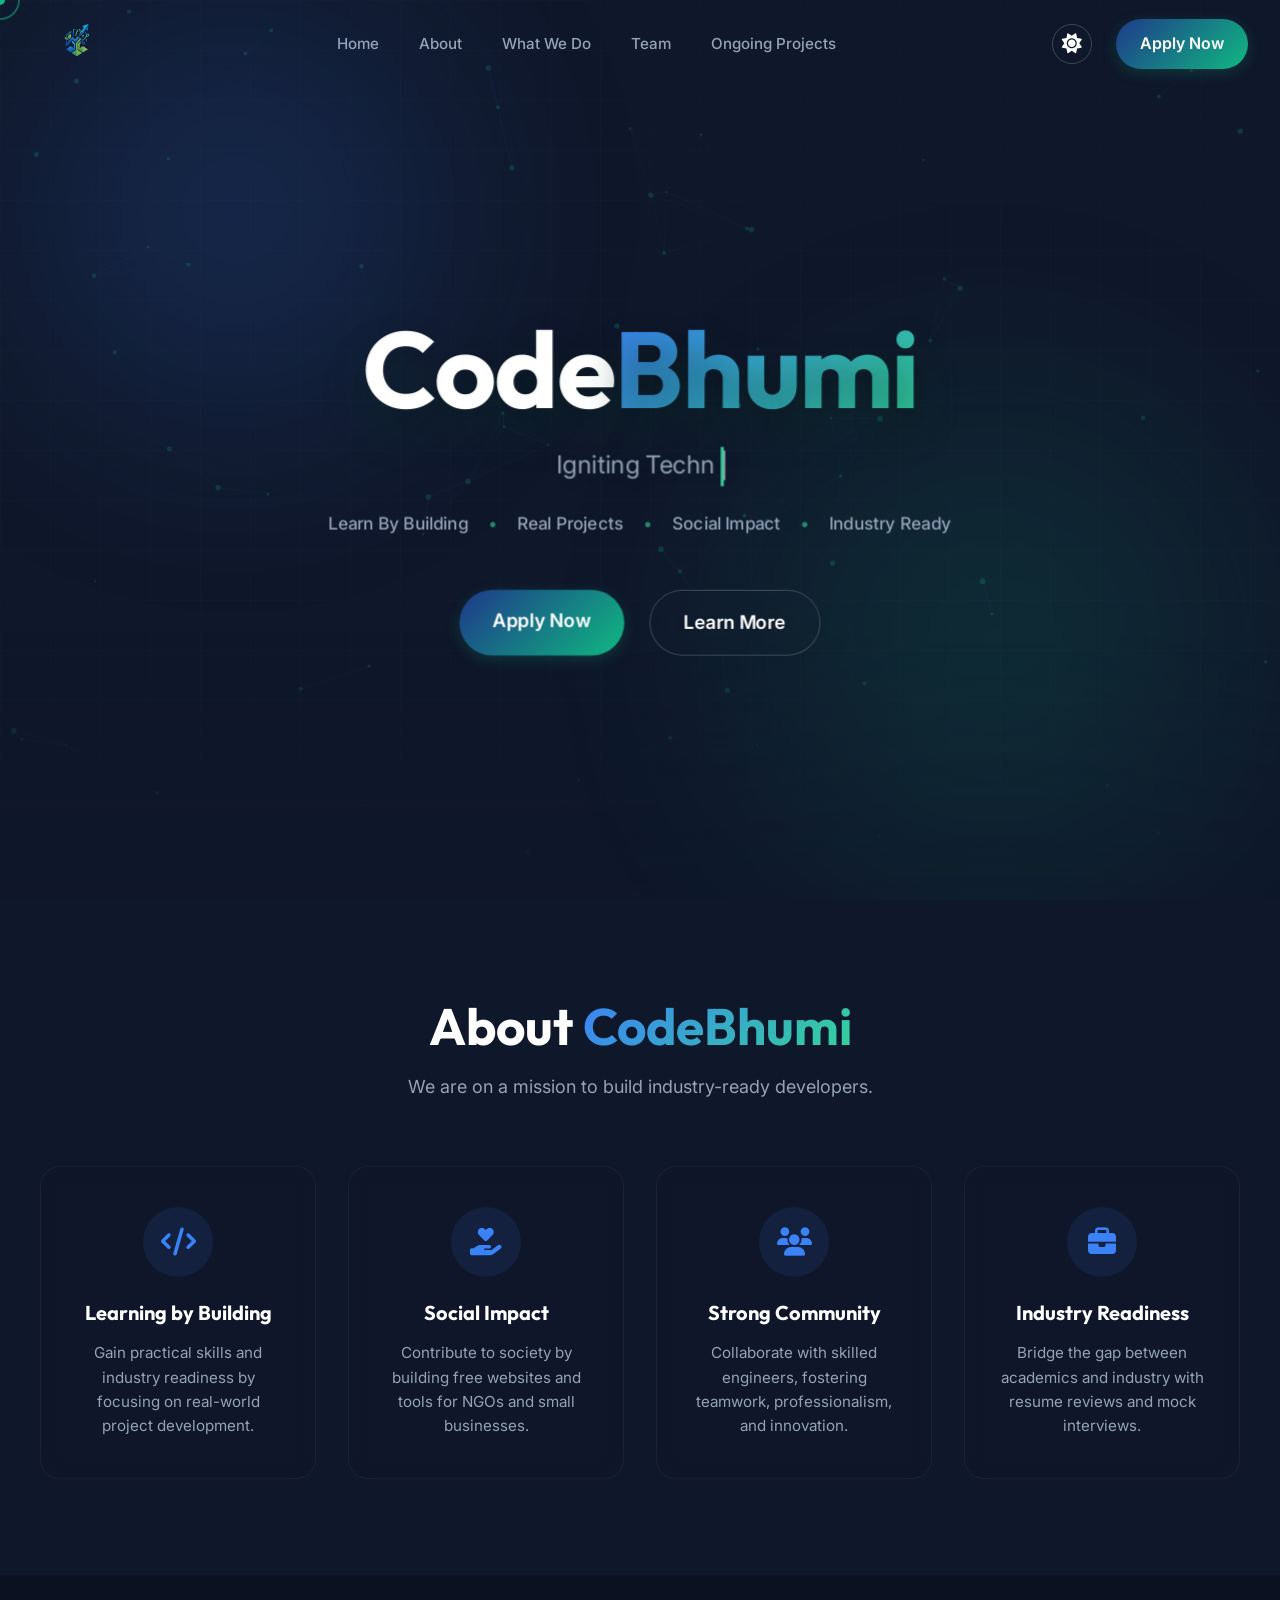
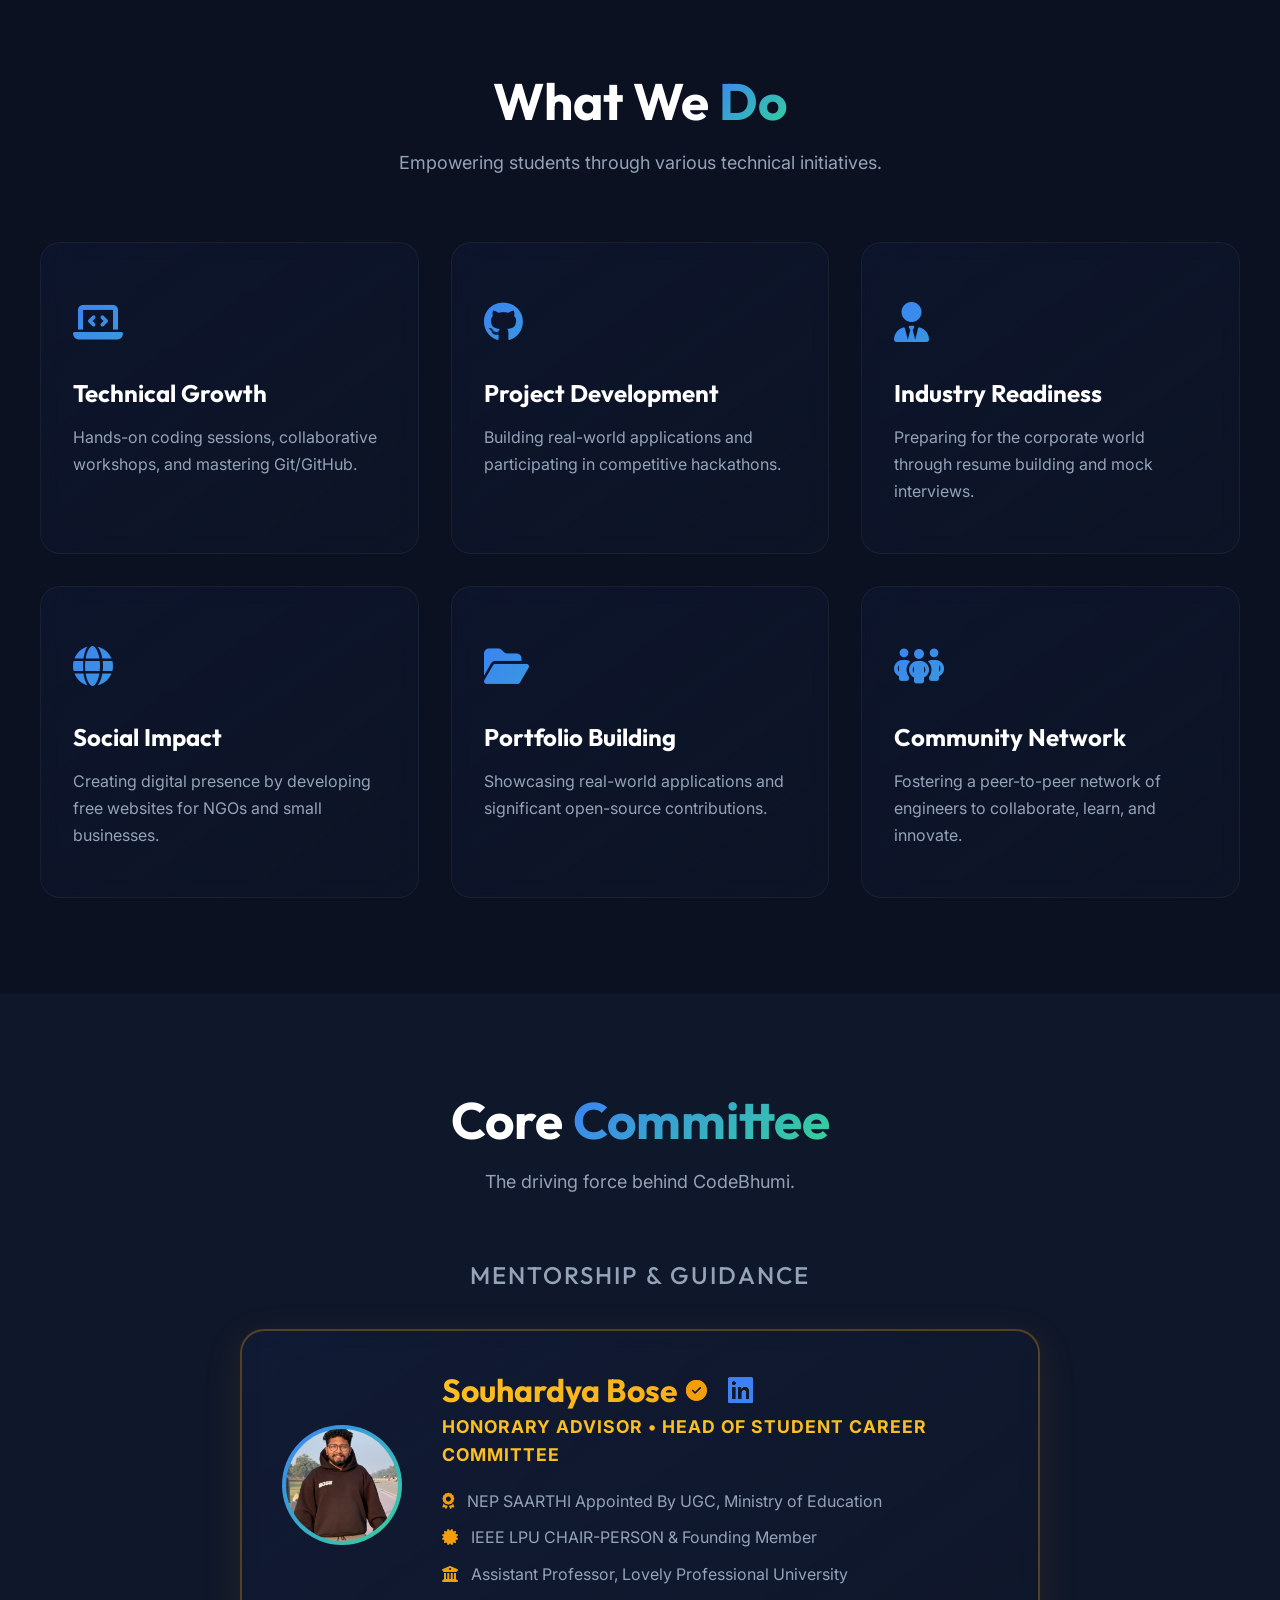
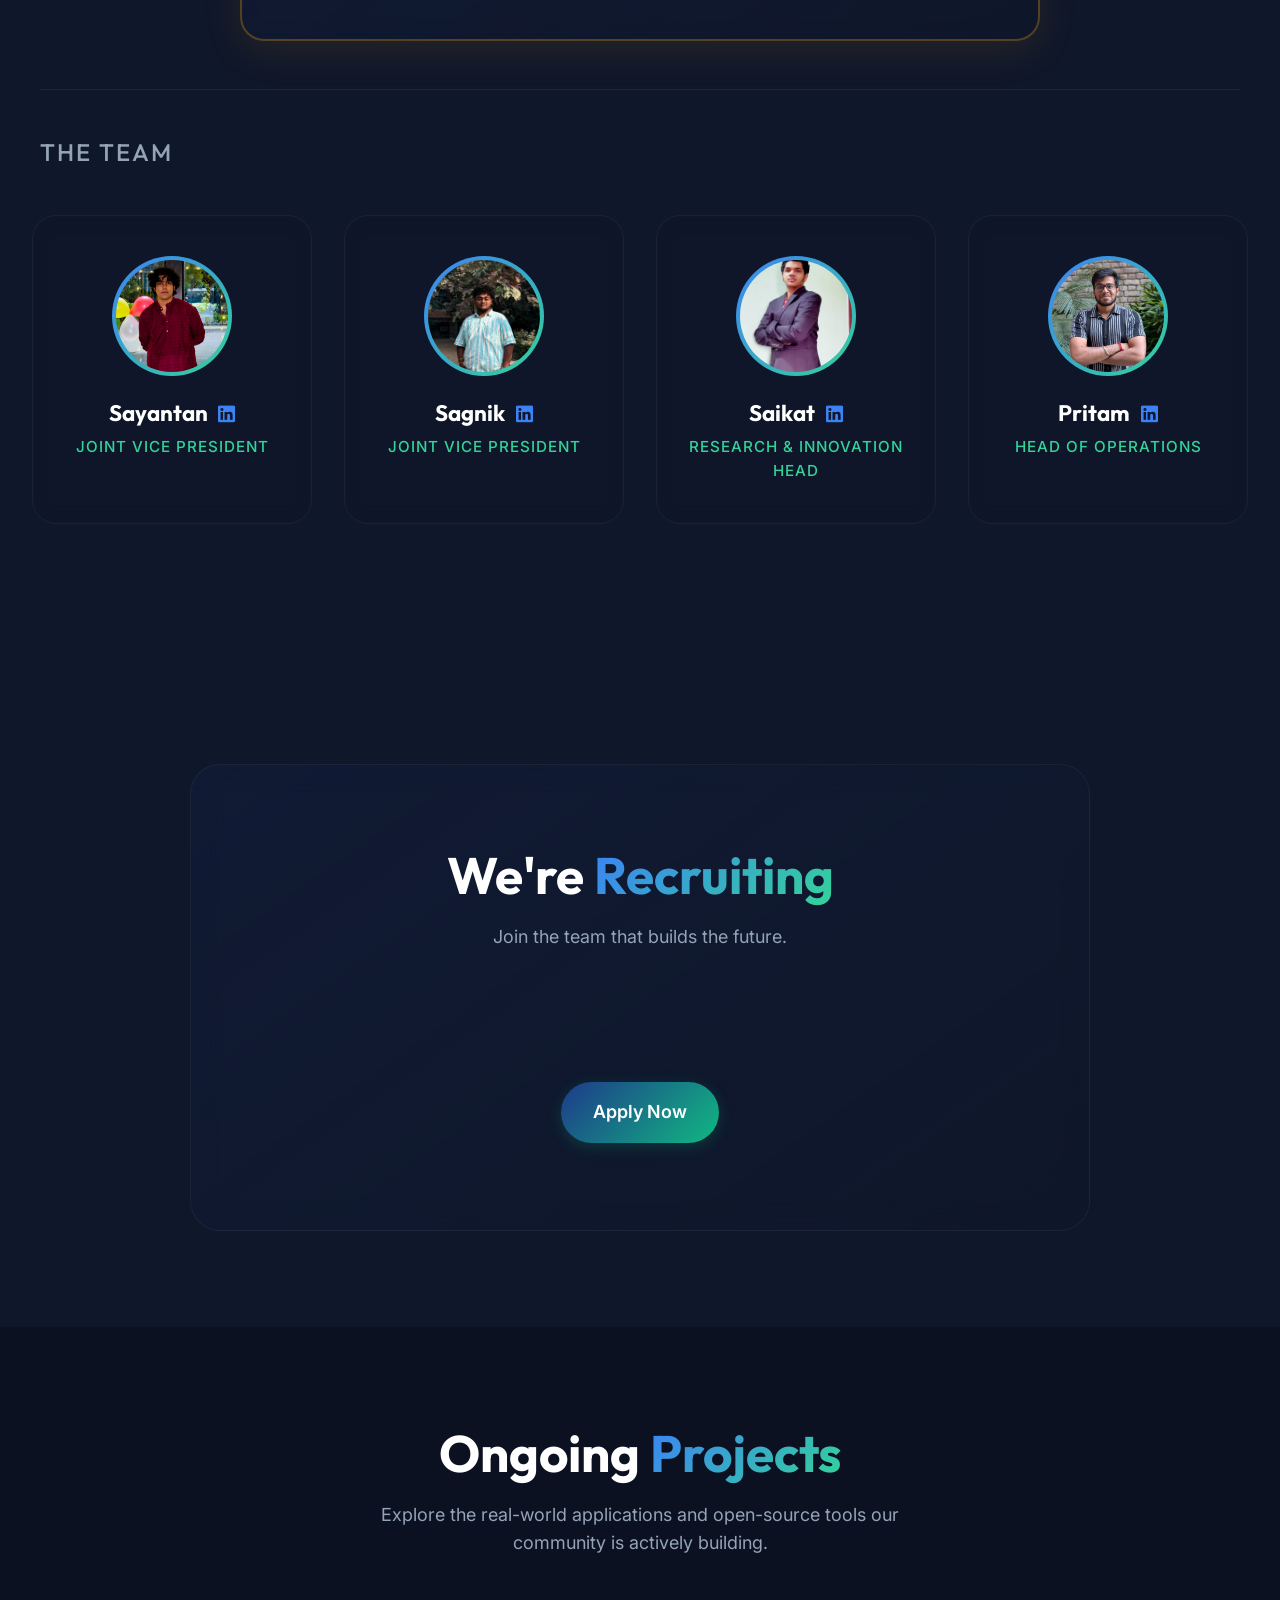
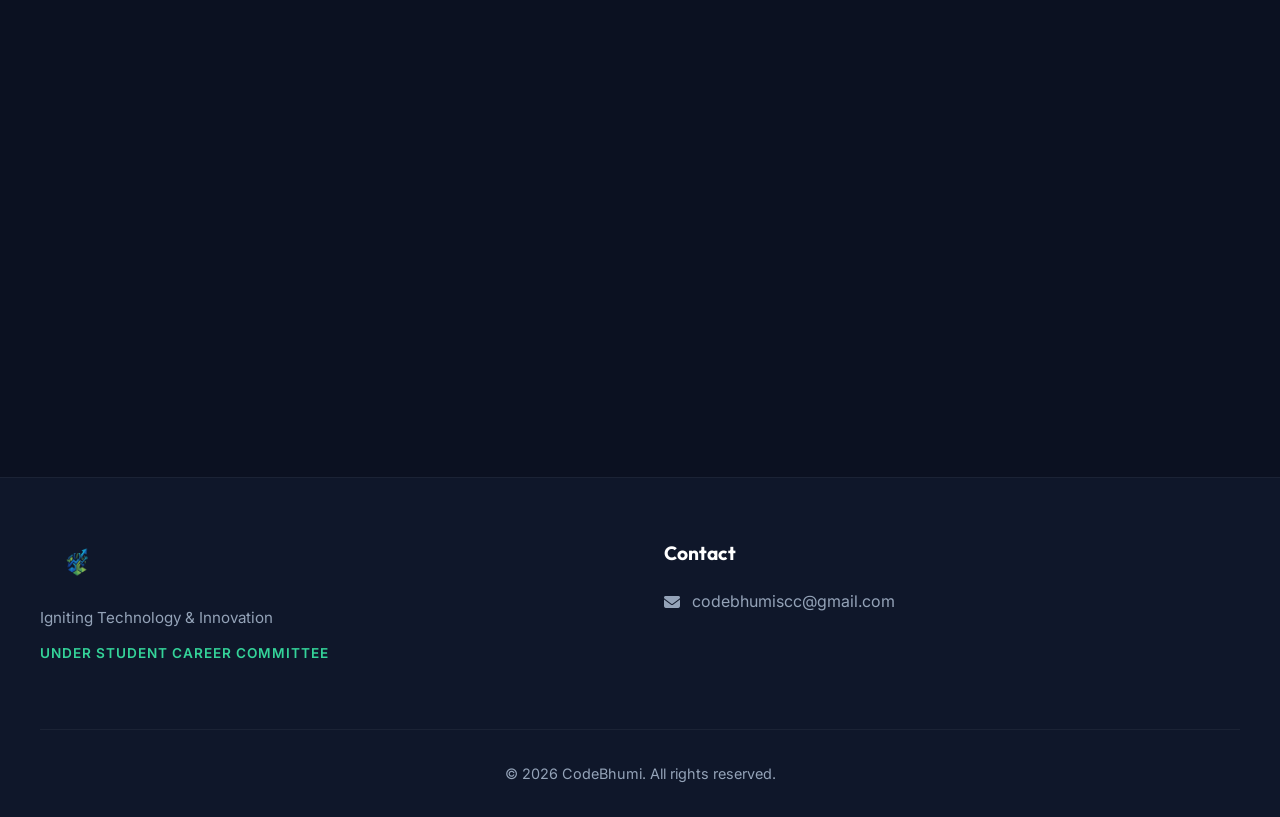
==== commit 97e54f6f: "backend added" ====
--- a/index.html
+++ b/index.html
@@ -39,7 +39,7 @@
         <button id="theme-toggle" class="theme-toggle-btn" aria-label="Toggle Theme">
           <i class="fa-solid fa-sun"></i>
         </button>
-        <a href="https://forms.gle/ow61ez4bXMKDqfRy9" target="_blank" class="btn btn-primary nav-btn">Apply Now</a>
+        <a href="apply.html" class="btn btn-primary nav-btn">Apply Now</a>
       </div>
       
       <!-- Mobile menu toggle -->
@@ -75,7 +75,7 @@
       </div>
 
       <div class="hero-actions">
-        <a href="https://forms.gle/ow61ez4bXMKDqfRy9" target="_blank" class="btn btn-primary btn-large glow-effect hover-lift">Apply Now</a>
+        <a href="apply.html" class="btn btn-primary btn-large glow-effect hover-lift">Apply Now</a>
         <a href="#about" class="btn btn-secondary btn-large hover-lift">Learn More</a>
       </div>
     </div>
@@ -278,7 +278,7 @@
                   <i class="fa-brands fa-linkedin"></i>
                 </a>
               </h3>
-              <p class="advisor-subrole">Honorary Advisor &bull; Head of Student Career Council</p>
+              <p class="advisor-subrole">Honorary Advisor &bull; Head of Student Career Committee</p>
               <ul class="advisor-achievements">
                 <li><i class="fa-solid fa-award"></i> NEP SAARTHI Appointed By UGC, Ministry of Education</li>
                 <li><i class="fa-solid fa-certificate"></i> IEEE LPU CHAIR-PERSON &amp; Founding Member</li>
@@ -405,7 +405,7 @@
   <section id="apply" class="section recruitment-section">
     <div class="container pattern-bg">
       <div class="recruit-box text-center">
-        <h2 class="section-title">We're <span class="text-gradient">Hiring</span></h2>
+        <h2 class="section-title">We're <span class="text-gradient">Recruiting</span></h2>
         <p class="section-subtitle" style="margin-bottom: 2rem;">Join the team that builds the future.</p>
         
         <div class="traits">
@@ -414,7 +414,7 @@
           <span class="trait-badge"><i class="fa-solid fa-handshake"></i> Team collaboration</span>
         </div>
         
-        <a href="https://forms.gle/ow61ez4bXMKDqfRy9" target="_blank" class="btn btn-primary btn-large recruit-btn">Apply Now</a>
+        <a href="apply.html" class="btn btn-primary btn-large recruit-btn">Apply Now</a>
       </div>
     </div>
   </section>
@@ -460,7 +460,7 @@
         <div class="footer-brand">
           <img src="Org Logo.jpg" alt="CodeBhumi Logo" class="footer-logo">
           <p>Igniting Technology & Innovation</p>
-          <p style="margin-top: 0.8rem; font-size: 0.85rem; font-weight: 600; letter-spacing: 1px; color: var(--color-green-light);">UNDER STUDENT CAREER COUNCIL</p>
+          <p style="margin-top: 0.8rem; font-size: 0.85rem; font-weight: 600; letter-spacing: 1px; color: var(--color-green-light);">UNDER STUDENT CAREER COMMITTEE</p>
         </div>  
         <div class="footer-contact">
           <h4>Contact</h4>
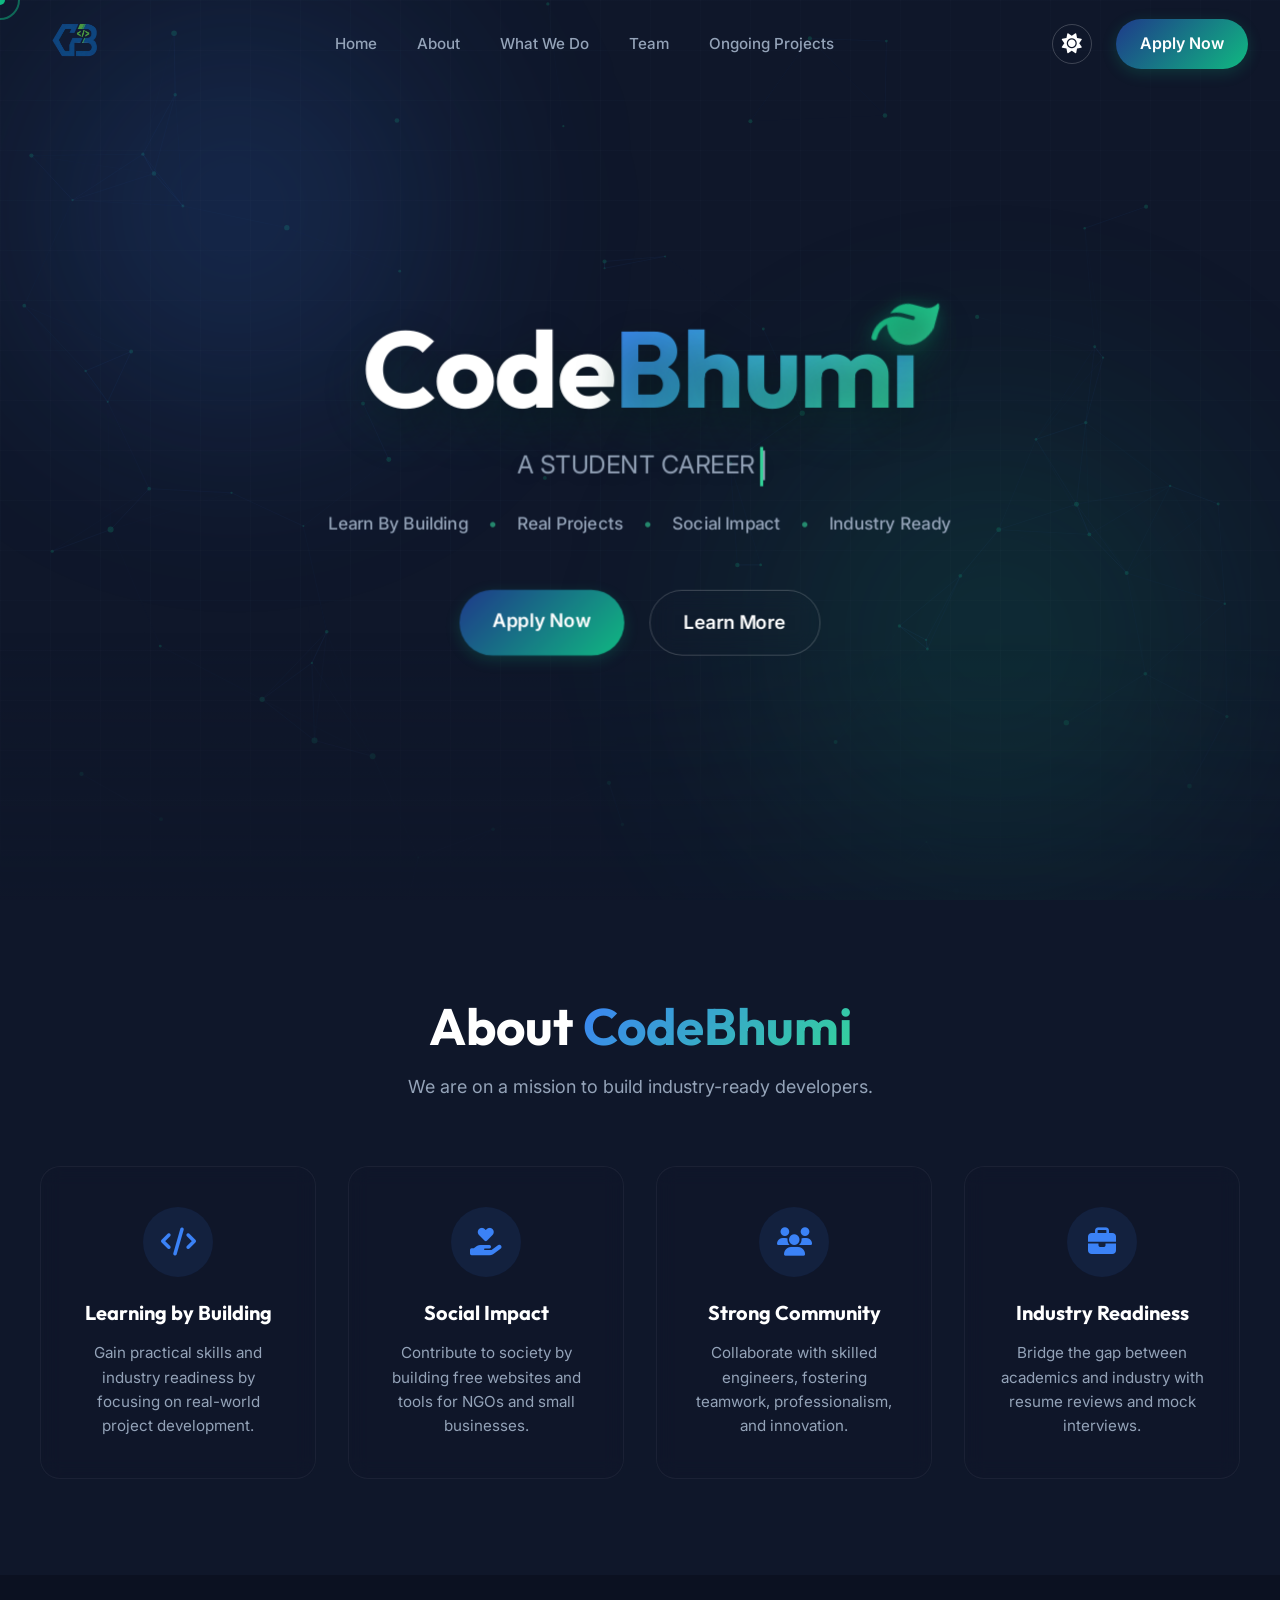
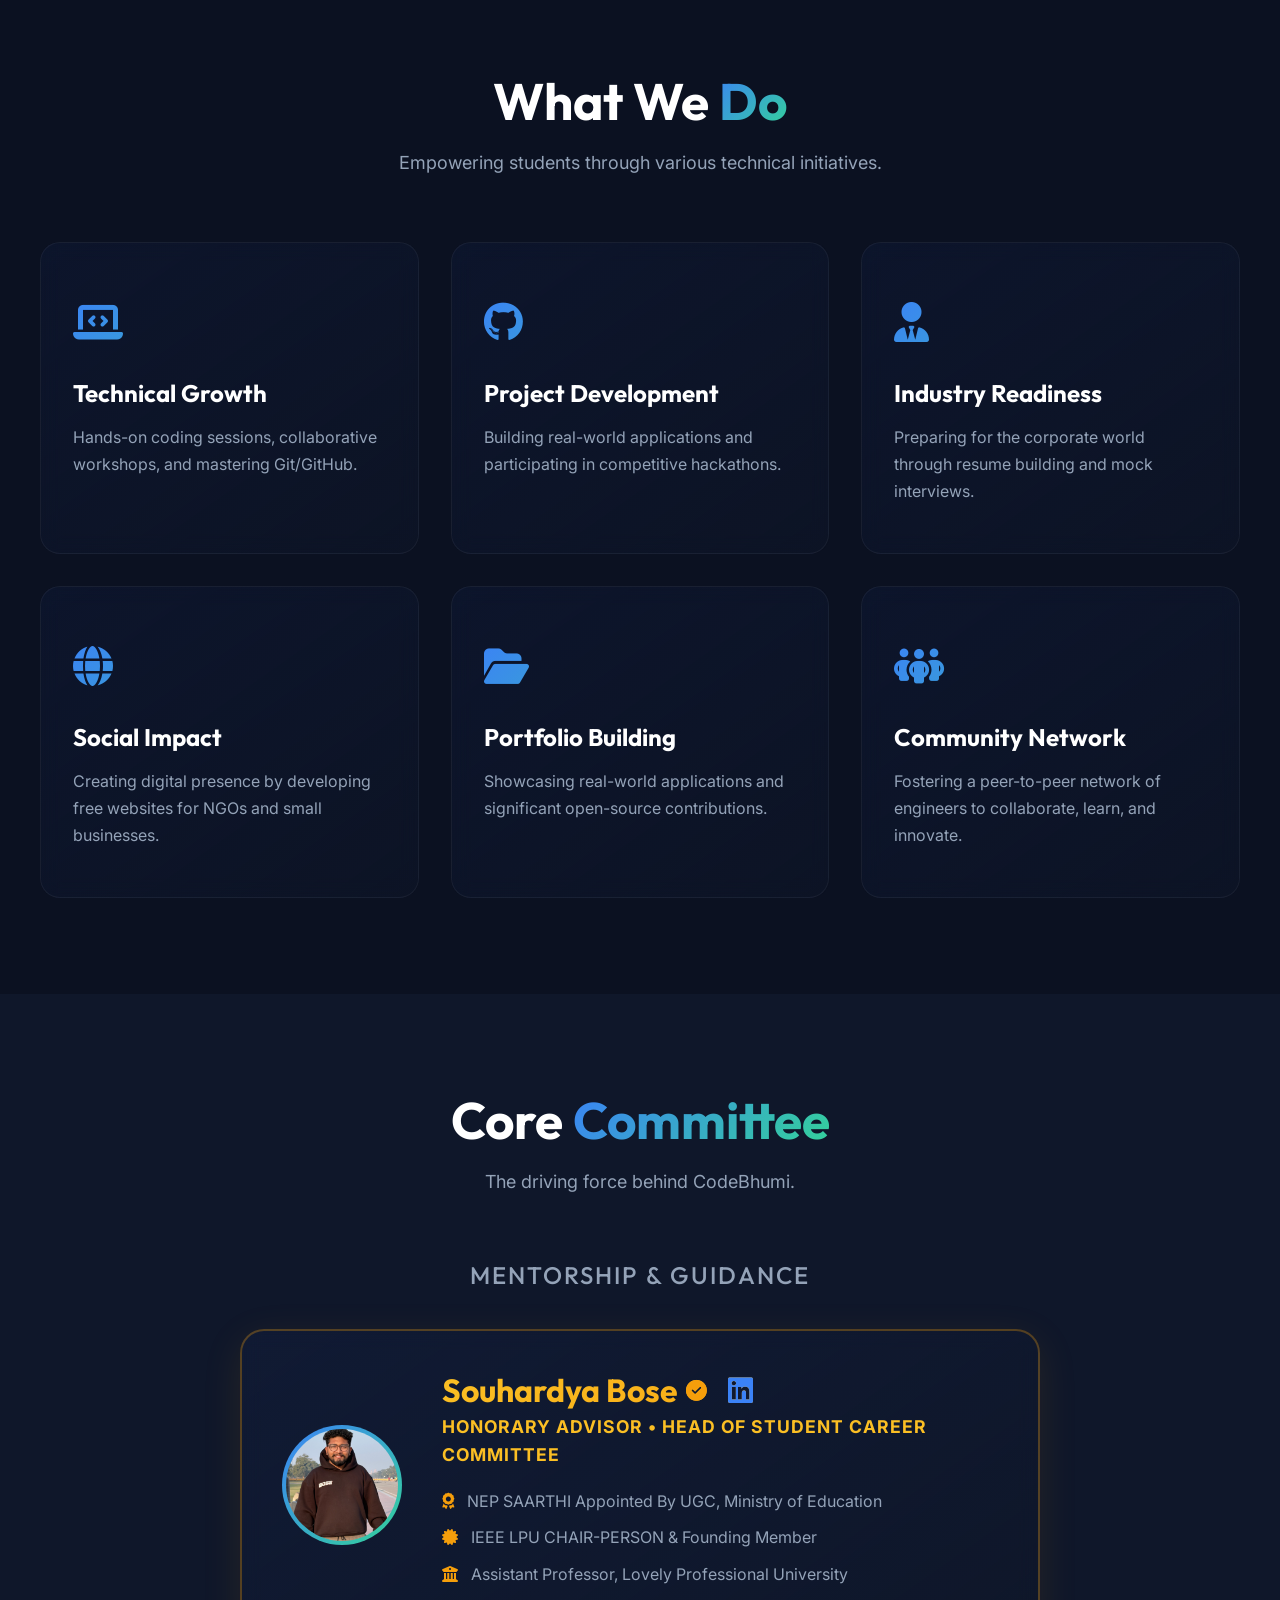
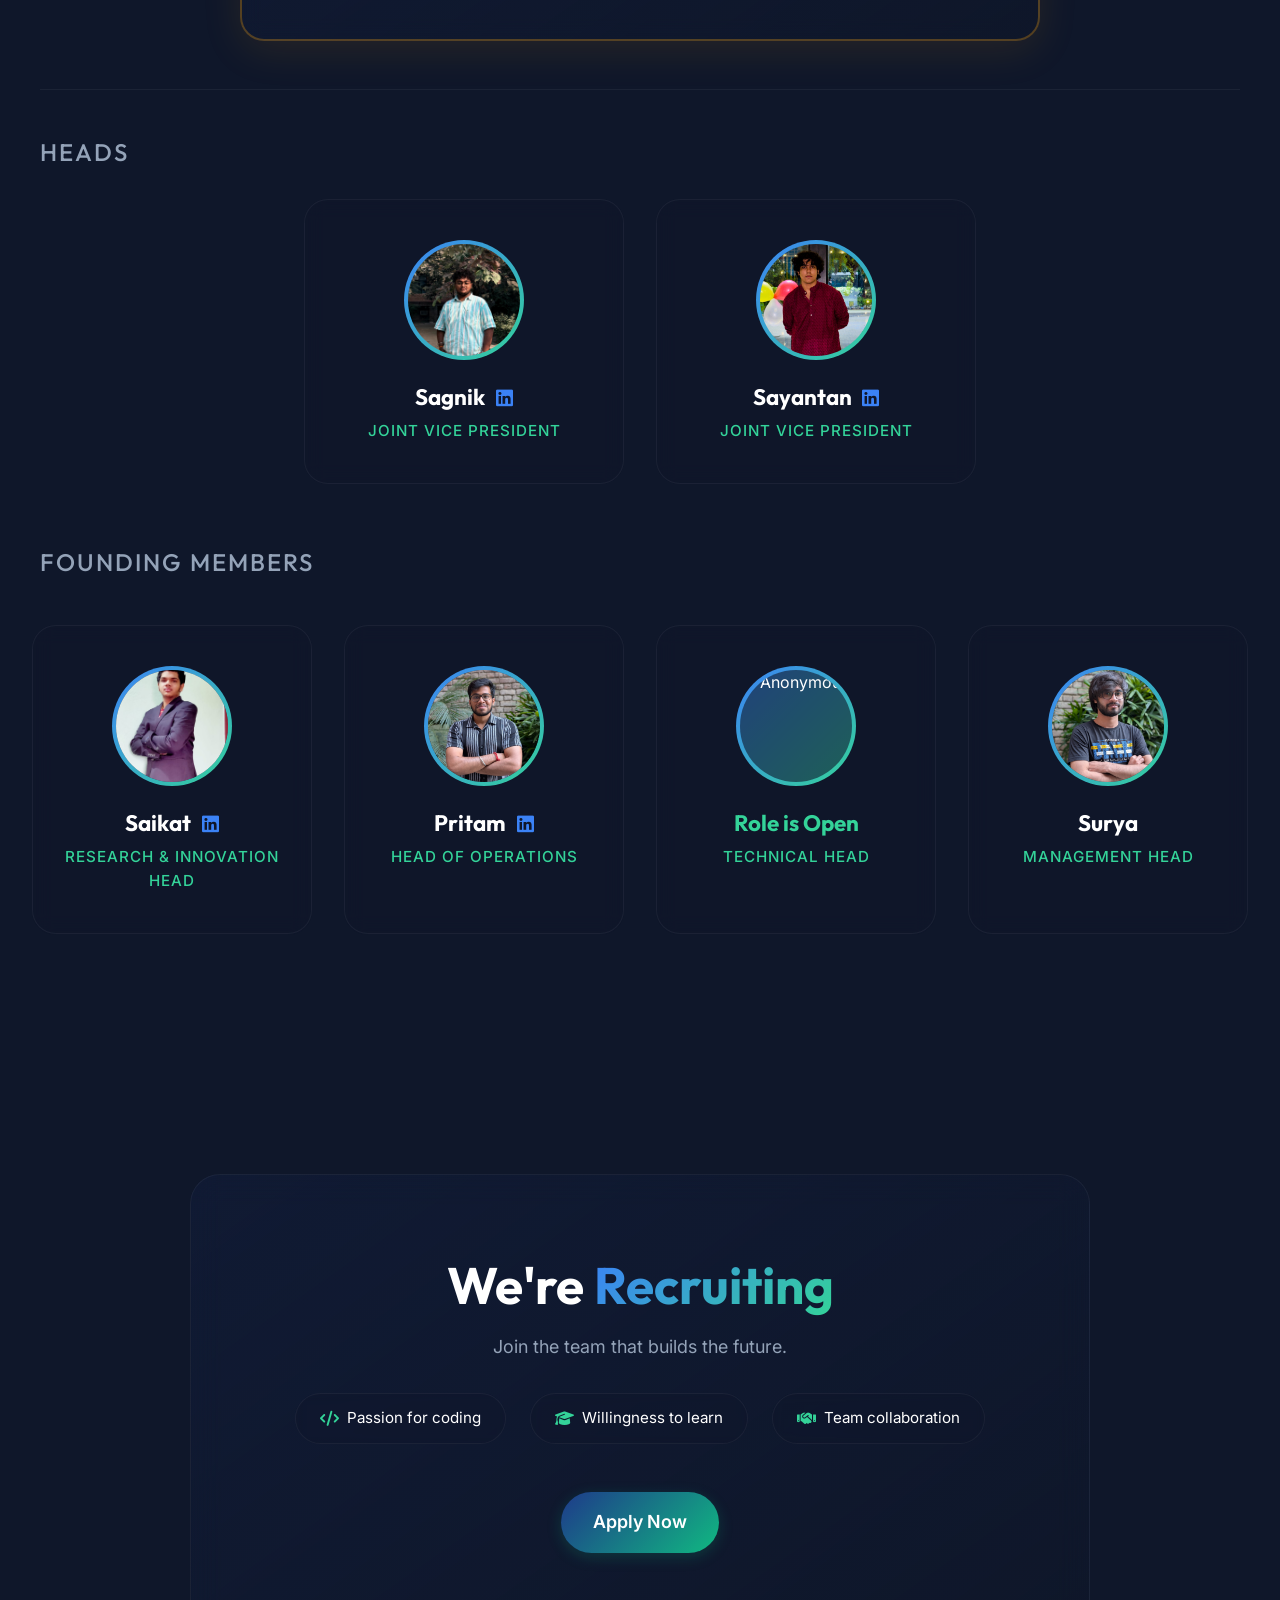
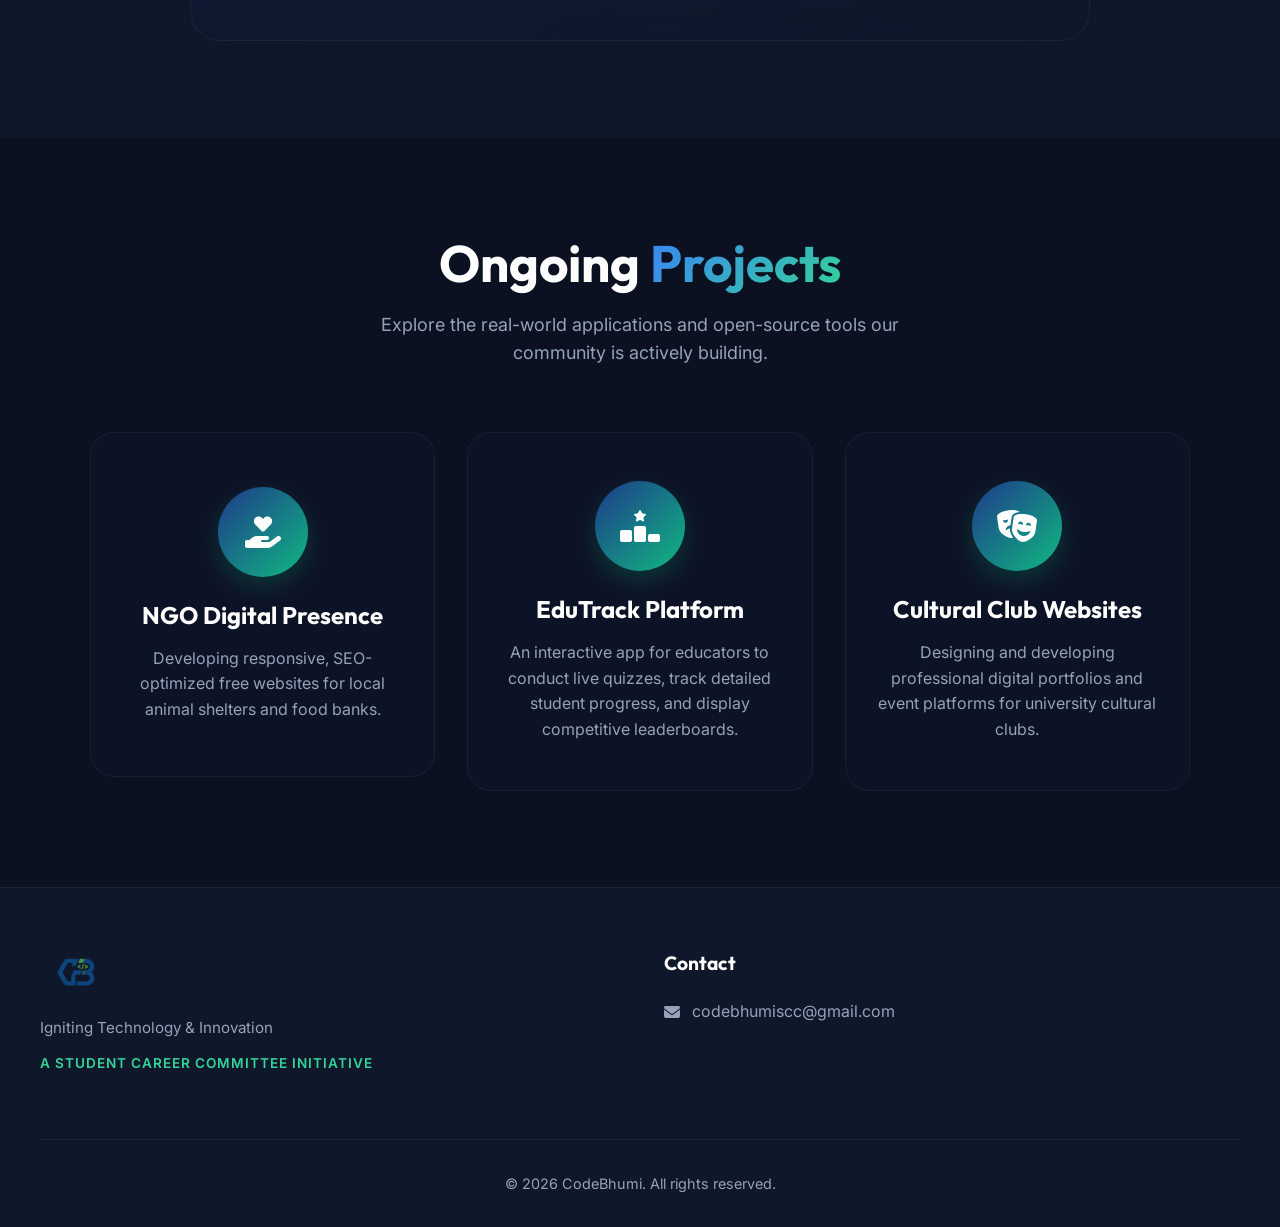
==== commit cd38cd19: "feat: Implement a theme toggle for light/dark mode and add a typewriter effect to the hero section." ====
--- a/index.html
+++ b/index.html
@@ -6,8 +6,8 @@
   <title>CodeBhumi - Igniting Technology & Innovation</title>
   
   <!-- Favicon -->
-  <link rel="icon" type="image/jpeg" href="Org Logo.jpg">
-  <link rel="apple-touch-icon" href="Org Logo.jpg">
+  <link rel="icon" type="image/jpeg" href="Org%20Logo.jpeg?v=2">
+  <link rel="apple-touch-icon" href="Org%20Logo.jpeg?v=2">
   
   <!-- Fonts -->
   <link rel="preconnect" href="https://fonts.googleapis.com">
@@ -26,7 +26,7 @@
   <nav id="navbar" class="navbar">
     <div class="nav-container">
       <a href="#" class="logo">
-        <img src="Org Logo.jpg" alt="CodeBhumi Logo">
+        <img src="Org Logo.jpeg" alt="CodeBhumi Logo">
       </a>
       <ul class="nav-links">
         <li><a href="#home">Home</a></li>
@@ -63,7 +63,7 @@
     <div class="hero-glow glow-1"></div>
     <div class="hero-glow glow-2"></div>
     <div class="hero-content" id="hero-content">
-      <h1 class="hero-title interactive-title">Code<span class="text-gradient">Bhumi</span></h1>
+      <h1 class="hero-title interactive-title">Code<span class="text-gradient">Bhum</span><span class="leaf-wrapper"><span class="text-gradient">ı</span><i class="fa-solid fa-leaf leaf-dot"></i></span></h1>
       <p class="hero-tagline"><span id="typewriter"></span><span class="cursor">|</span></p>
       
       <!-- Secondary animated line -->
@@ -289,33 +289,52 @@
         </div>
       </div>
 
-      <h3 class="advisor-heading" style="margin-bottom: 2rem;">The Team</h3>
+      <style>
+        .heads-container {
+          display: flex;
+          gap: 2rem;
+          justify-content: center;
+          flex-wrap: wrap;
+          margin-bottom: 4rem;
+        }
+        .heads-container .team-card {
+          min-width: 280px;
+          max-width: 320px;
+          flex: 1 1 280px;
+        }
+      </style>
+      
+      <h3 class="advisor-heading" style="margin-bottom: 2rem; margin-top: 3rem;">HEADS</h3>
+      <div class="heads-container">
+        <div class="team-card">
+          <div class="profile-img"><img src="sagnik.jpg" alt="Sagnik"></div>
+          <h3 class="member-name">
+            Sagnik
+            <a href="https://www.linkedin.com/in/sagnik-chakraborty-0ab433364/" target="_blank" aria-label="LinkedIn" style="color: #3b82f6; font-size: 1.2rem; margin-left: 0.4rem; transition: transform 0.3s; display: inline-block;" onmouseover="this.style.transform='scale(1.2)'" onmouseout="this.style.transform='scale(1)'">
+              <i class="fa-brands fa-linkedin"></i>
+            </a>
+          </h3>
+          <p class="member-role">Joint Vice President</p>
+        </div>
+        <div class="team-card">
+          <div class="profile-img"><img src="Sayantan.jpeg" alt="Sayantan"></div>
+          <h3 class="member-name">
+            Sayantan
+            <a href="https://www.linkedin.com/in/sayantan-ghosh-372143314/" target="_blank" aria-label="LinkedIn" style="color: #3b82f6; font-size: 1.2rem; margin-left: 0.4rem; transition: transform 0.3s; display: inline-block;" onmouseover="this.style.transform='scale(1.2)'" onmouseout="this.style.transform='scale(1)'">
+              <i class="fa-brands fa-linkedin"></i>
+            </a>
+          </h3>
+          <p class="member-role">Joint Vice President</p>
+        </div>
+      </div>
+
+      <h3 class="advisor-heading" style="margin-bottom: 2rem;">Founding Members</h3>
     </div>
     
     <div class="marquee-container">
       <div class="marquee-content">
         <!-- Original Cards -->
         <div class="team-card">
-          <div class="profile-img"><img src="Sayantan.jpeg" alt="Sayantan"></div>
-          <h3 class="member-name">
-            Sayantan
-            <a href="https://www.linkedin.com/in/sayantan-ghosh-372143314/" target="_blank" aria-label="LinkedIn" style="color: #3b82f6; font-size: 1.2rem; margin-left: 0.4rem; transition: transform 0.3s; display: inline-block;" onmouseover="this.style.transform='scale(1.2)'" onmouseout="this.style.transform='scale(1)'">
-              <i class="fa-brands fa-linkedin"></i>
-            </a>
-          </h3>
-          <p class="member-role">Joint Vice President</p>
-        </div>
-        <div class="team-card">
-          <div class="profile-img"><img src="sagnik.jpg" alt="Sagnik"></div>
-          <h3 class="member-name">
-            Sagnik
-            <a href="https://www.linkedin.com/in/sagnik-chakraborty-0ab433364/" target="_blank" aria-label="LinkedIn" style="color: #3b82f6; font-size: 1.2rem; margin-left: 0.4rem; transition: transform 0.3s; display: inline-block;" onmouseover="this.style.transform='scale(1.2)'" onmouseout="this.style.transform='scale(1)'">
-              <i class="fa-brands fa-linkedin"></i>
-            </a>
-          </h3>
-          <p class="member-role">Joint Vice President</p>
-        </div>
-        <div class="team-card">
           <div class="profile-img"><img src="Saikat.jpeg" alt="Saikat"></div>
           <h3 class="member-name">
             Saikat
@@ -347,26 +366,6 @@
         </div>
 
         <!-- Duplicated Cards for infinite loop effect -->
-        <div class="team-card">
-          <div class="profile-img"><img src="Sayantan.jpeg" alt="Sayantan"></div>
-          <h3 class="member-name">
-            Sayantan
-            <a href="https://www.linkedin.com/in/sayantan-ghosh-372143314/" target="_blank" aria-label="LinkedIn" style="color: #3b82f6; font-size: 1.2rem; margin-left: 0.4rem; transition: transform 0.3s; display: inline-block;" onmouseover="this.style.transform='scale(1.2)'" onmouseout="this.style.transform='scale(1)'">
-              <i class="fa-brands fa-linkedin"></i>
-            </a>
-          </h3>
-          <p class="member-role">Joint Vice President</p>
-        </div>
-        <div class="team-card">
-          <div class="profile-img"><img src="sagnik.jpg" alt="Sagnik"></div>
-          <h3 class="member-name">
-            Sagnik
-            <a href="https://www.linkedin.com/in/sagnik-chakraborty-0ab433364/" target="_blank" aria-label="LinkedIn" style="color: #3b82f6; font-size: 1.2rem; margin-left: 0.4rem; transition: transform 0.3s; display: inline-block;" onmouseover="this.style.transform='scale(1.2)'" onmouseout="this.style.transform='scale(1)'">
-              <i class="fa-brands fa-linkedin"></i>
-            </a>
-          </h3>
-          <p class="member-role">Joint Vice President</p>
-        </div>
         <div class="team-card">
           <div class="profile-img"><img src="Saikat.jpeg" alt="Saikat"></div>
           <h3 class="member-name">
@@ -458,9 +457,9 @@
     <div class="container">
       <div class="footer-content">
         <div class="footer-brand">
-          <img src="Org Logo.jpg" alt="CodeBhumi Logo" class="footer-logo">
+          <img src="Org Logo.jpeg" alt="CodeBhumi Logo" class="footer-logo">
           <p>Igniting Technology & Innovation</p>
-          <p style="margin-top: 0.8rem; font-size: 0.85rem; font-weight: 600; letter-spacing: 1px; color: var(--color-green-light);">UNDER STUDENT CAREER COMMITTEE</p>
+          <p style="margin-top: 0.8rem; font-size: 0.85rem; font-weight: 600; letter-spacing: 1px; color: var(--color-green-light);">A STUDENT CAREER COMMITTEE INITIATIVE</p>
         </div>  
         <div class="footer-contact">
           <h4>Contact</h4>
--- a/styles.css
+++ b/styles.css
@@ -423,6 +423,34 @@
   position: relative;
 }
 
+.leaf-wrapper {
+  position: relative;
+  display: inline-block;
+}
+
+.leaf-dot {
+  position: absolute;
+  top: -0.3em;
+  left: 50%;
+  transform: translateX(-50%) rotate(15deg);
+  font-size: 0.55em;
+  color: var(--color-green-light);
+  background: linear-gradient(135deg, var(--color-green), var(--color-green-light));
+  -webkit-background-clip: text;
+  -webkit-text-fill-color: transparent;
+  background-clip: text;
+  filter: drop-shadow(0 2px 8px rgba(16, 185, 129, 0.4));
+  z-index: 10;
+  animation: leaf-float 5s ease-in-out infinite;
+  pointer-events: none;
+}
+
+@keyframes leaf-float {
+  0% { transform: translateX(-50%) translateY(0) rotate(15deg); }
+  50% { transform: translateX(-50%) translateY(-6px) rotate(22deg); }
+  100% { transform: translateX(-50%) translateY(0) rotate(15deg); }
+}
+
 .cursor {
   display: inline-block;
   width: 3px;
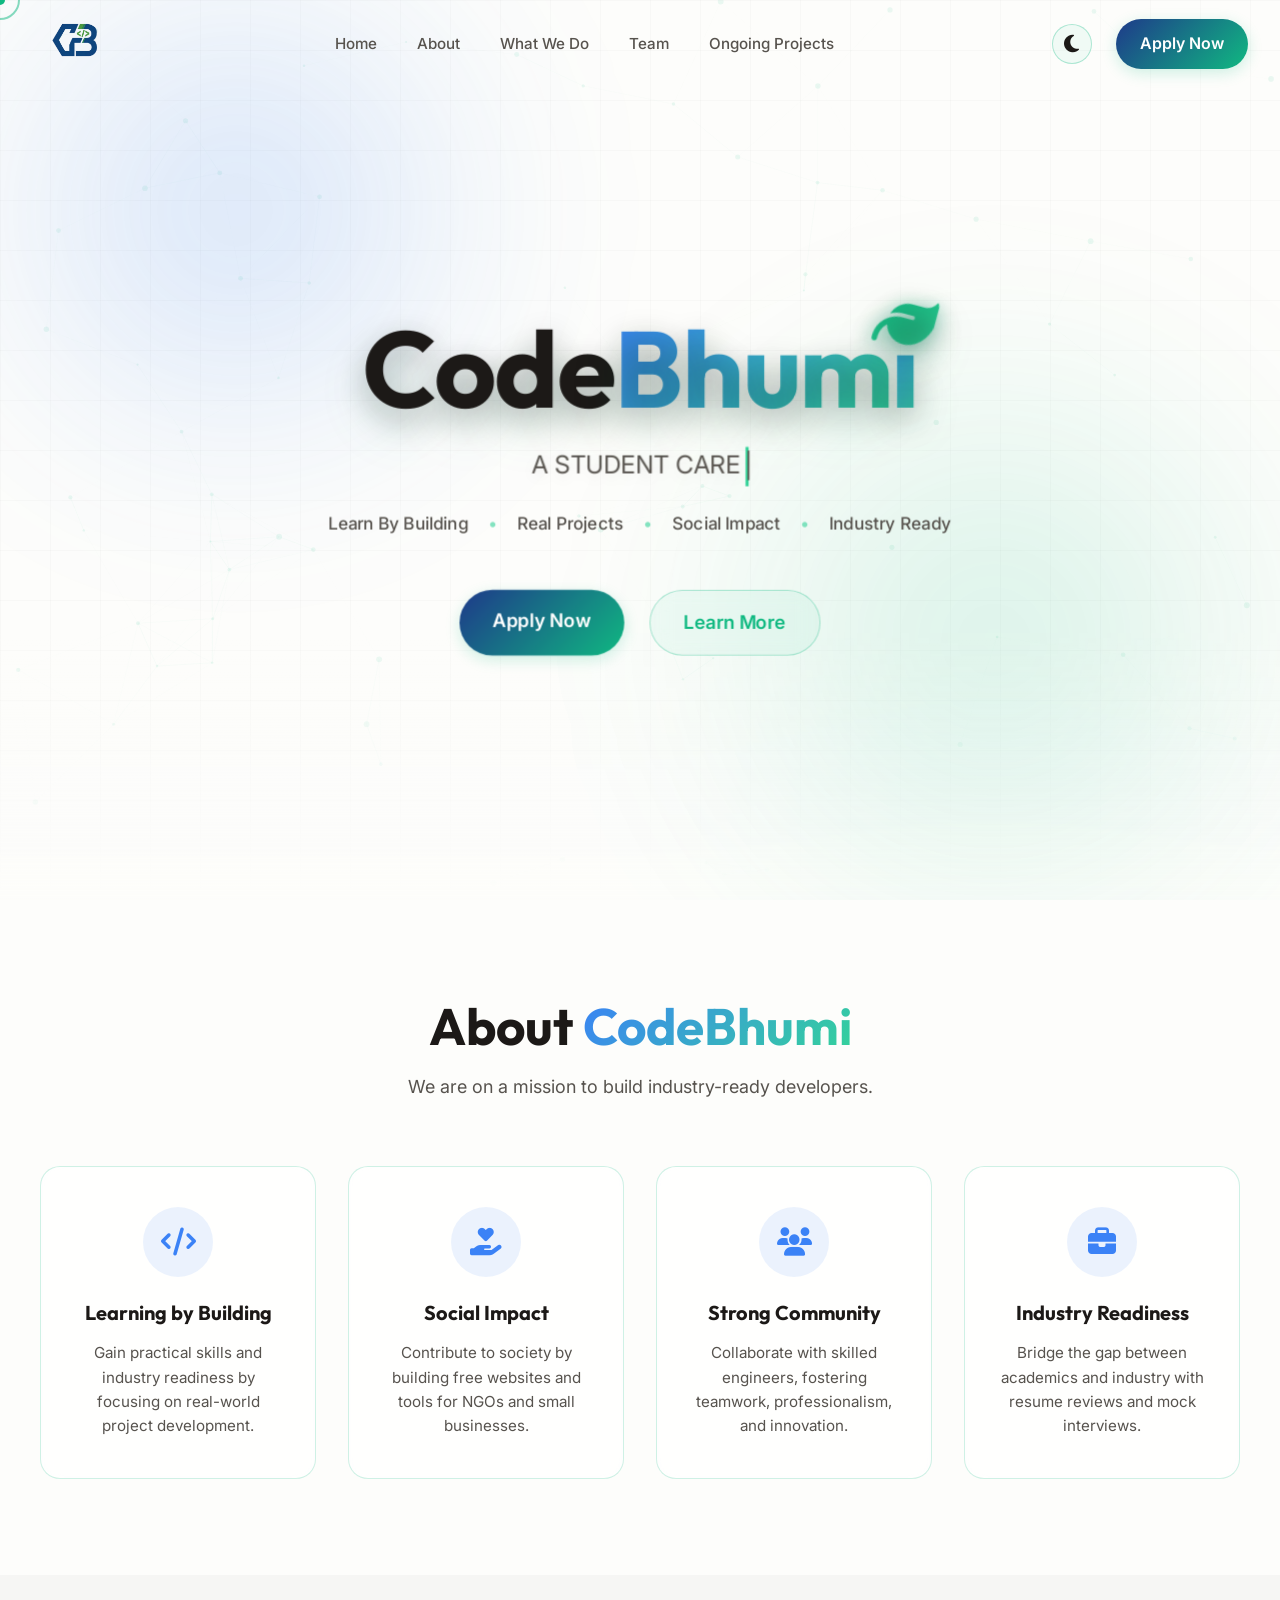
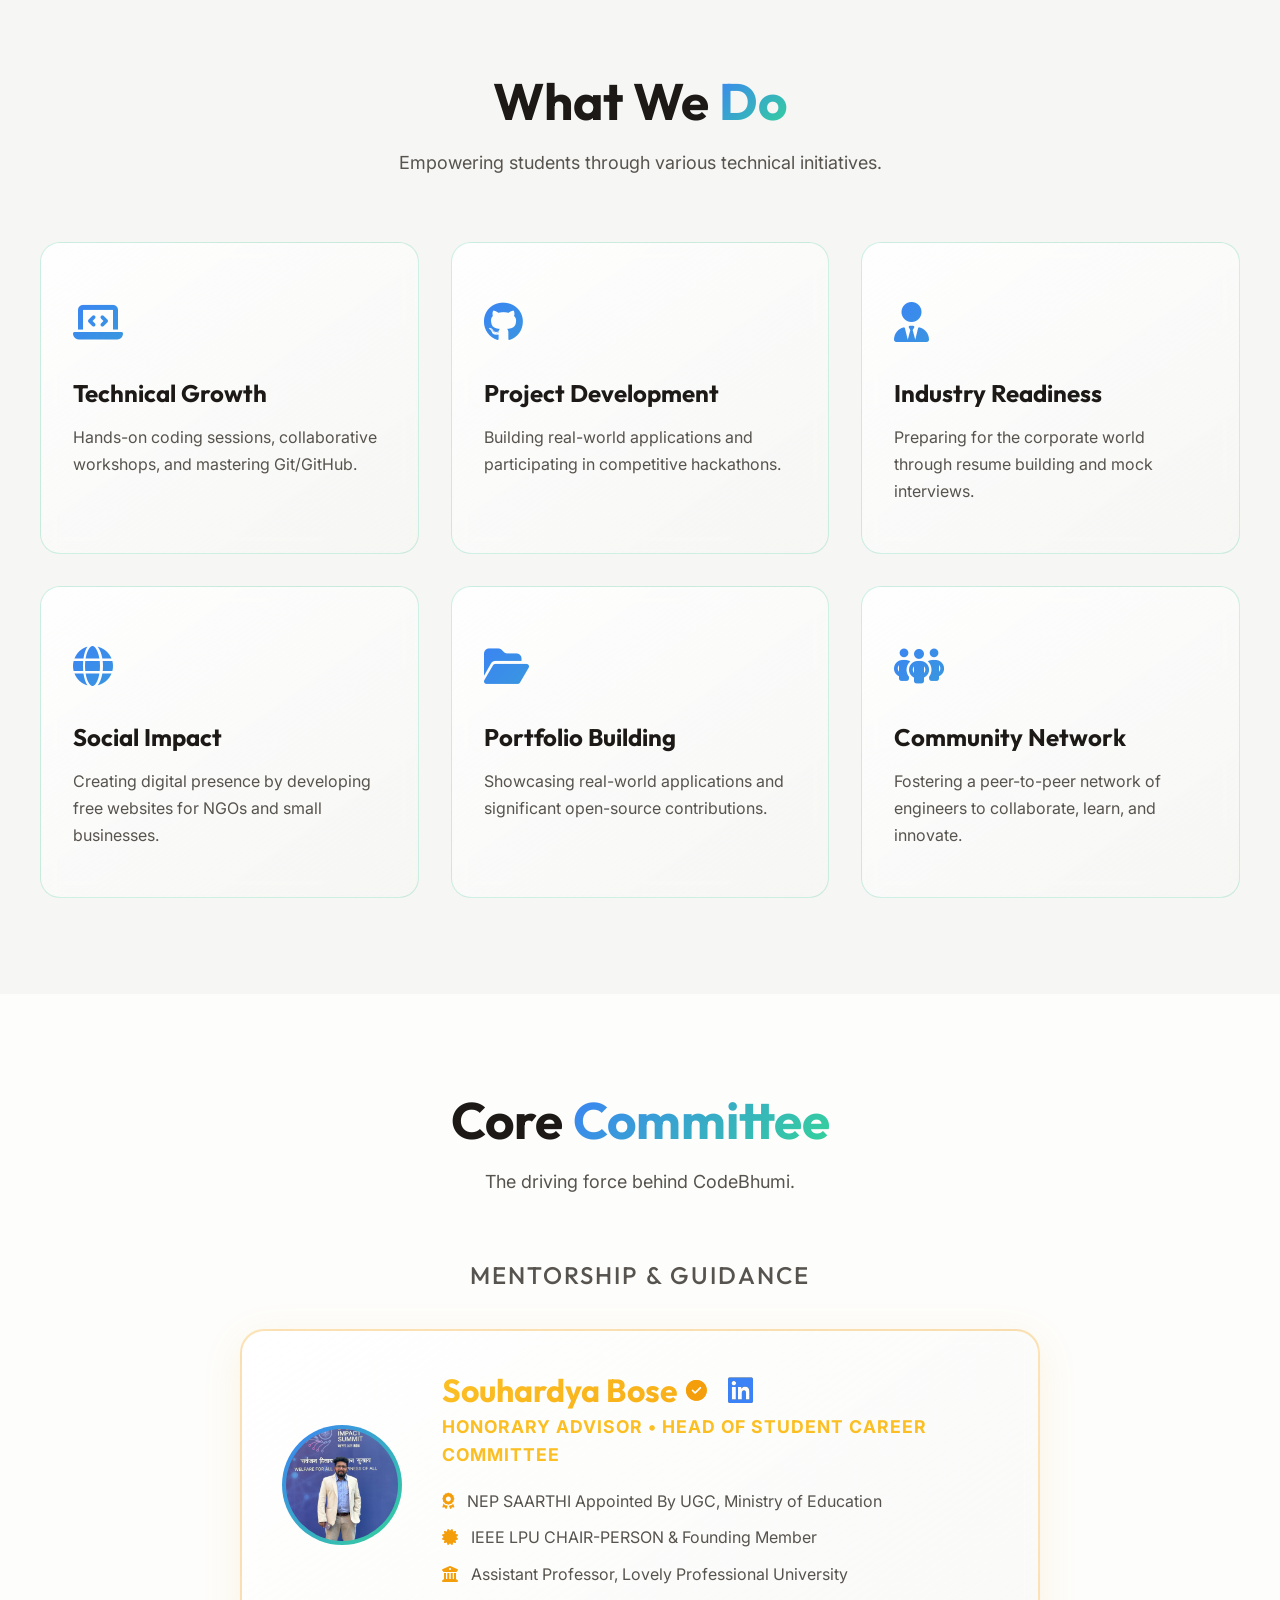
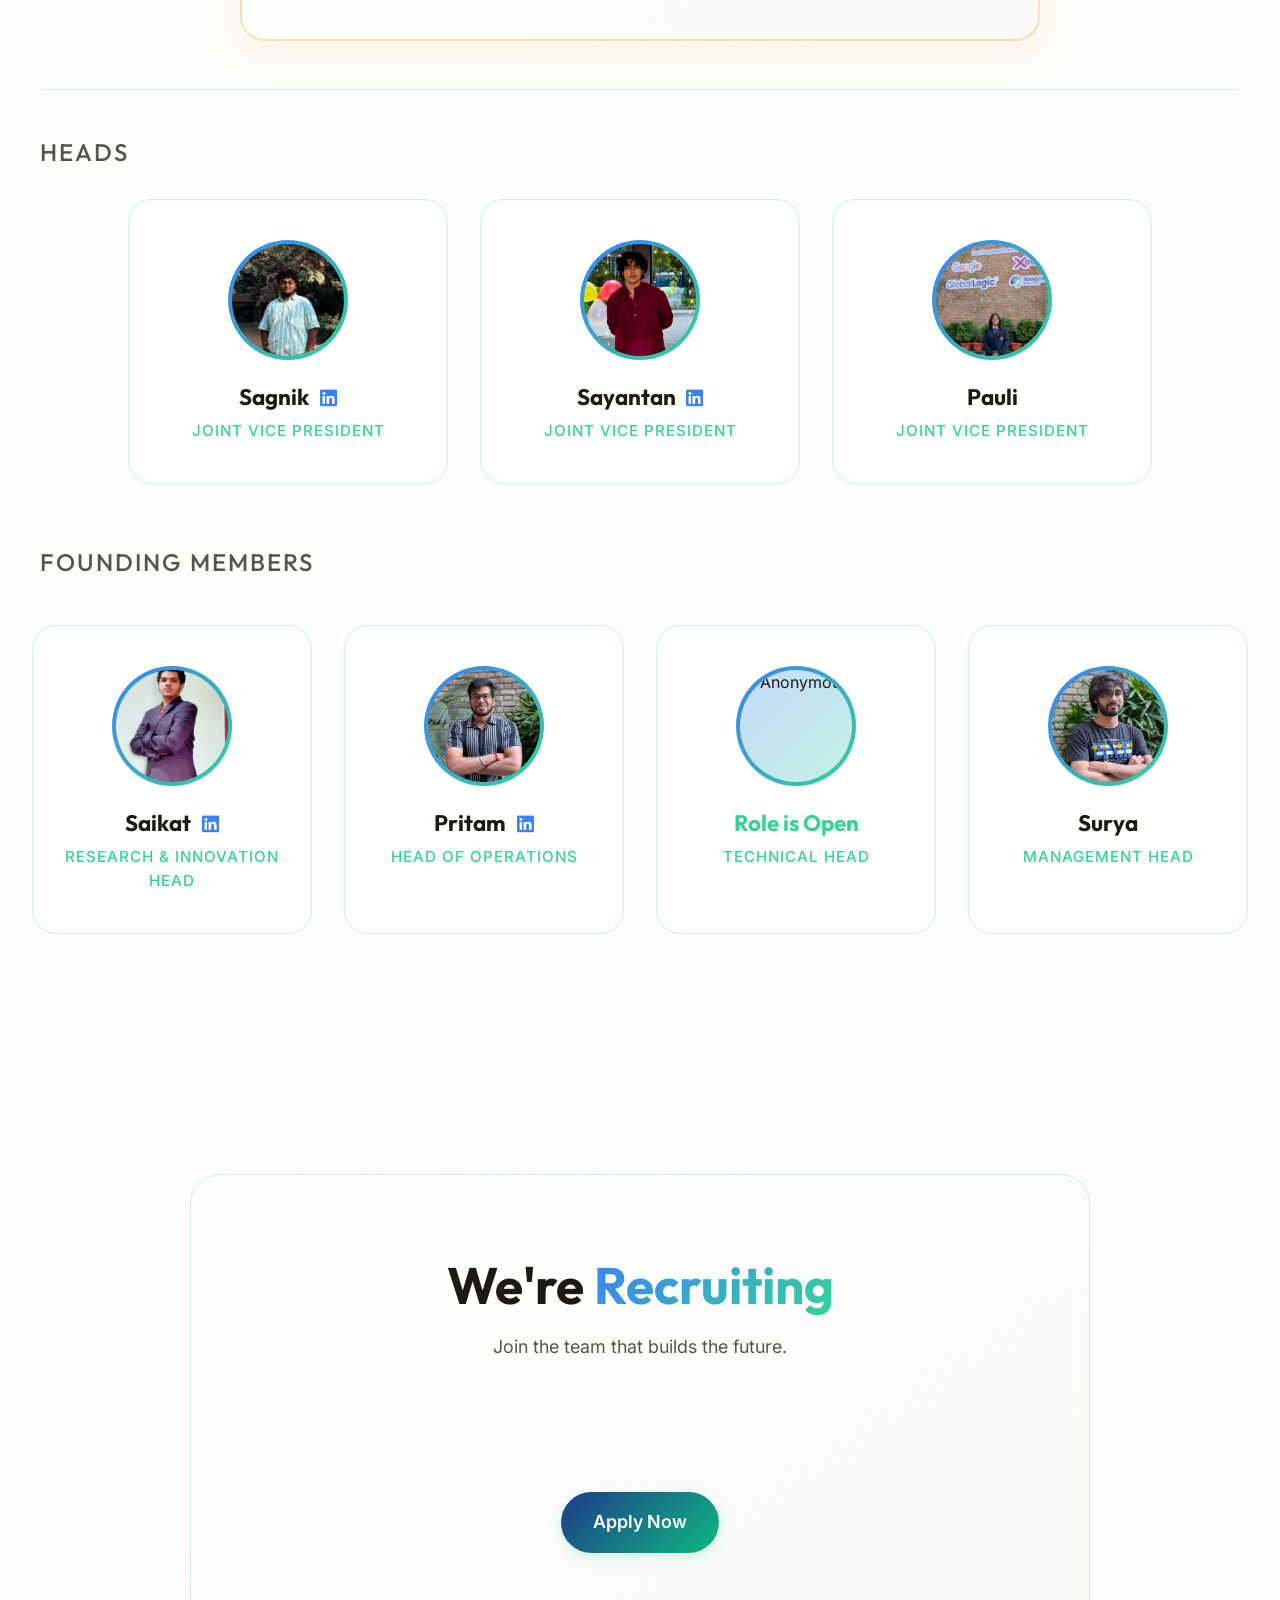
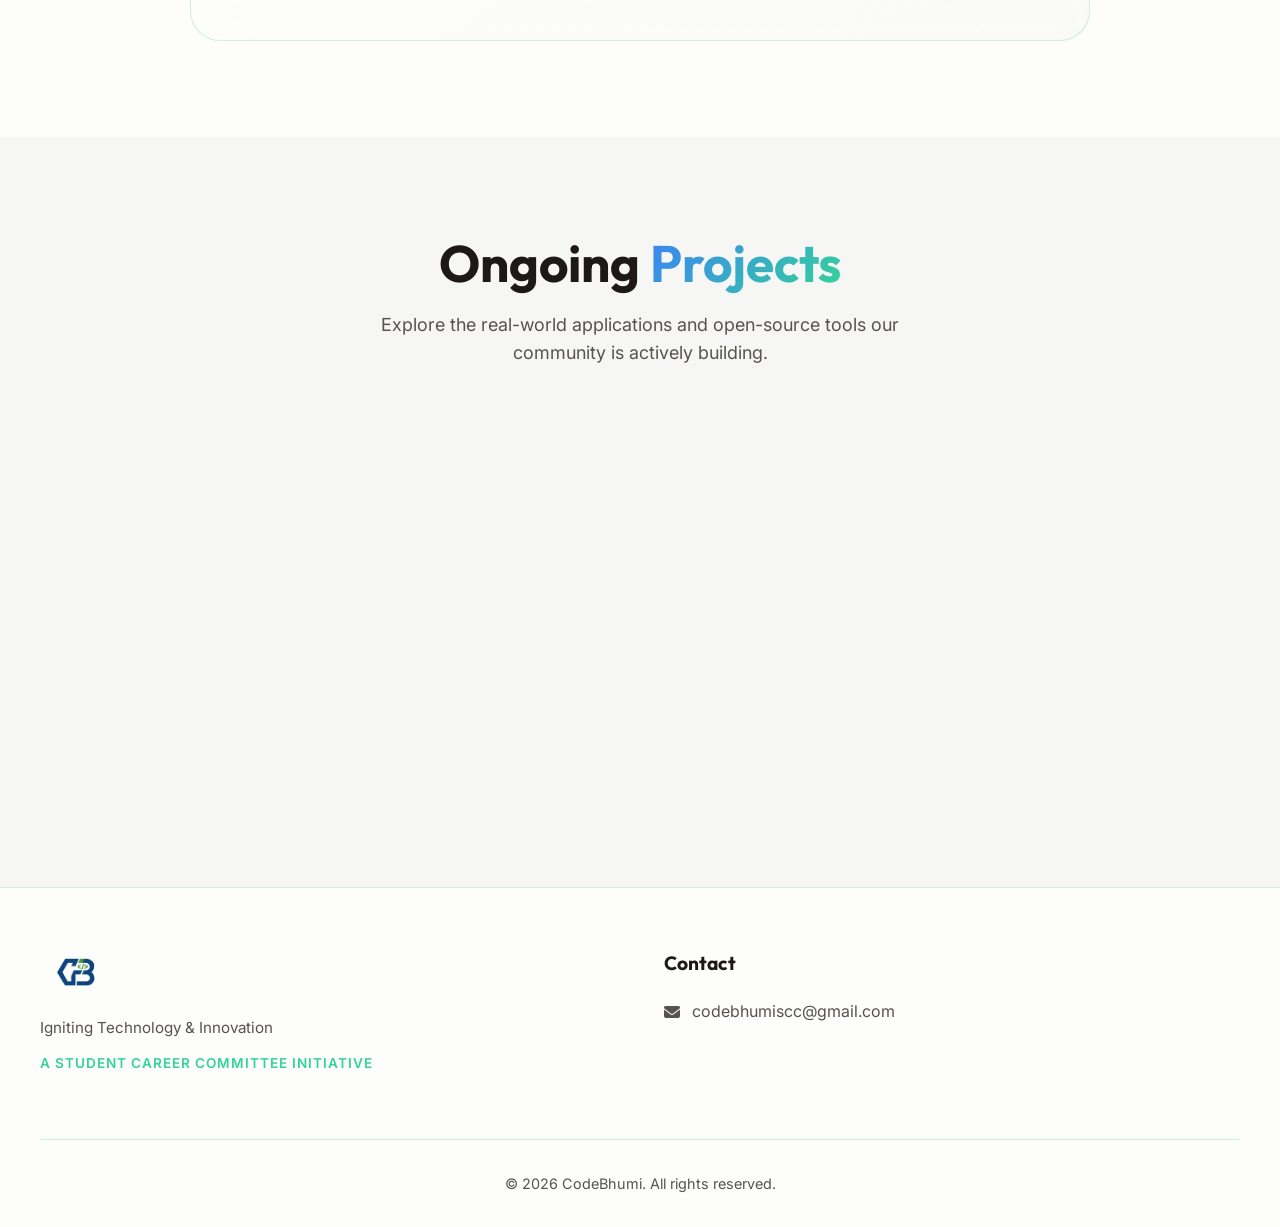
==== commit 4b244486: "New co vp added" ====
--- a/index.html
+++ b/index.html
@@ -1,5 +1,5 @@
 <!DOCTYPE html>
-<html lang="en" data-theme="dark">
+<html lang="en" data-theme="light">
 <head>
   <meta charset="UTF-8">
   <meta name="viewport" content="width=device-width, initial-scale=1.0">
@@ -326,6 +326,11 @@
           </h3>
           <p class="member-role">Joint Vice President</p>
         </div>
+        <div class="team-card">
+          <div class="profile-img"><img src="Pauli.png" alt="Pauli"></div>
+          <h3 class="member-name">Pauli</h3>
+          <p class="member-role">Joint Vice President</p>
+        </div>
       </div>
 
       <h3 class="advisor-heading" style="margin-bottom: 2rem;">Founding Members</h3>
--- a/styles.css
+++ b/styles.css
@@ -1044,3 +1044,60 @@
   opacity: 1;
   transform: translateY(0);
 }
+
+/* ---------------------------------
+   Global Mobile Responsiveness 
+--------------------------------- */
+@media (max-width: 768px) {
+  .section {
+    padding: 4rem 1rem !important;
+  }
+  
+  .hero {
+    padding: 6rem 1rem 3rem !important;
+  }
+  
+  .hero-title {
+    font-size: clamp(2.2rem, 8vw, 3.2rem) !important;
+  }
+  
+  .section-title {
+    font-size: clamp(1.8rem, 6vw, 2.3rem) !important;
+  }
+  
+  .nav-container {
+    padding: 0 1rem;
+  }
+  
+  .btn-large {
+    padding: 0.8rem 1.5rem;
+    font-size: 1rem;
+  }
+
+  .about-card, .item-card, .event-card {
+    padding: 2rem 1.5rem;
+  }
+  
+  .team-card {
+    width: 250px;
+    padding: 2rem 1rem;
+  }
+  
+  .recruit-box {
+    padding: 3rem 1.5rem;
+  }
+}
+
+@media (max-width: 480px) {
+  .hero-actions {
+    flex-direction: column;
+    width: 100%;
+  }
+  .hero-actions .btn {
+    width: 100%;
+    text-align: center;
+  }
+  .team-card {
+    width: 220px;
+  }
+}
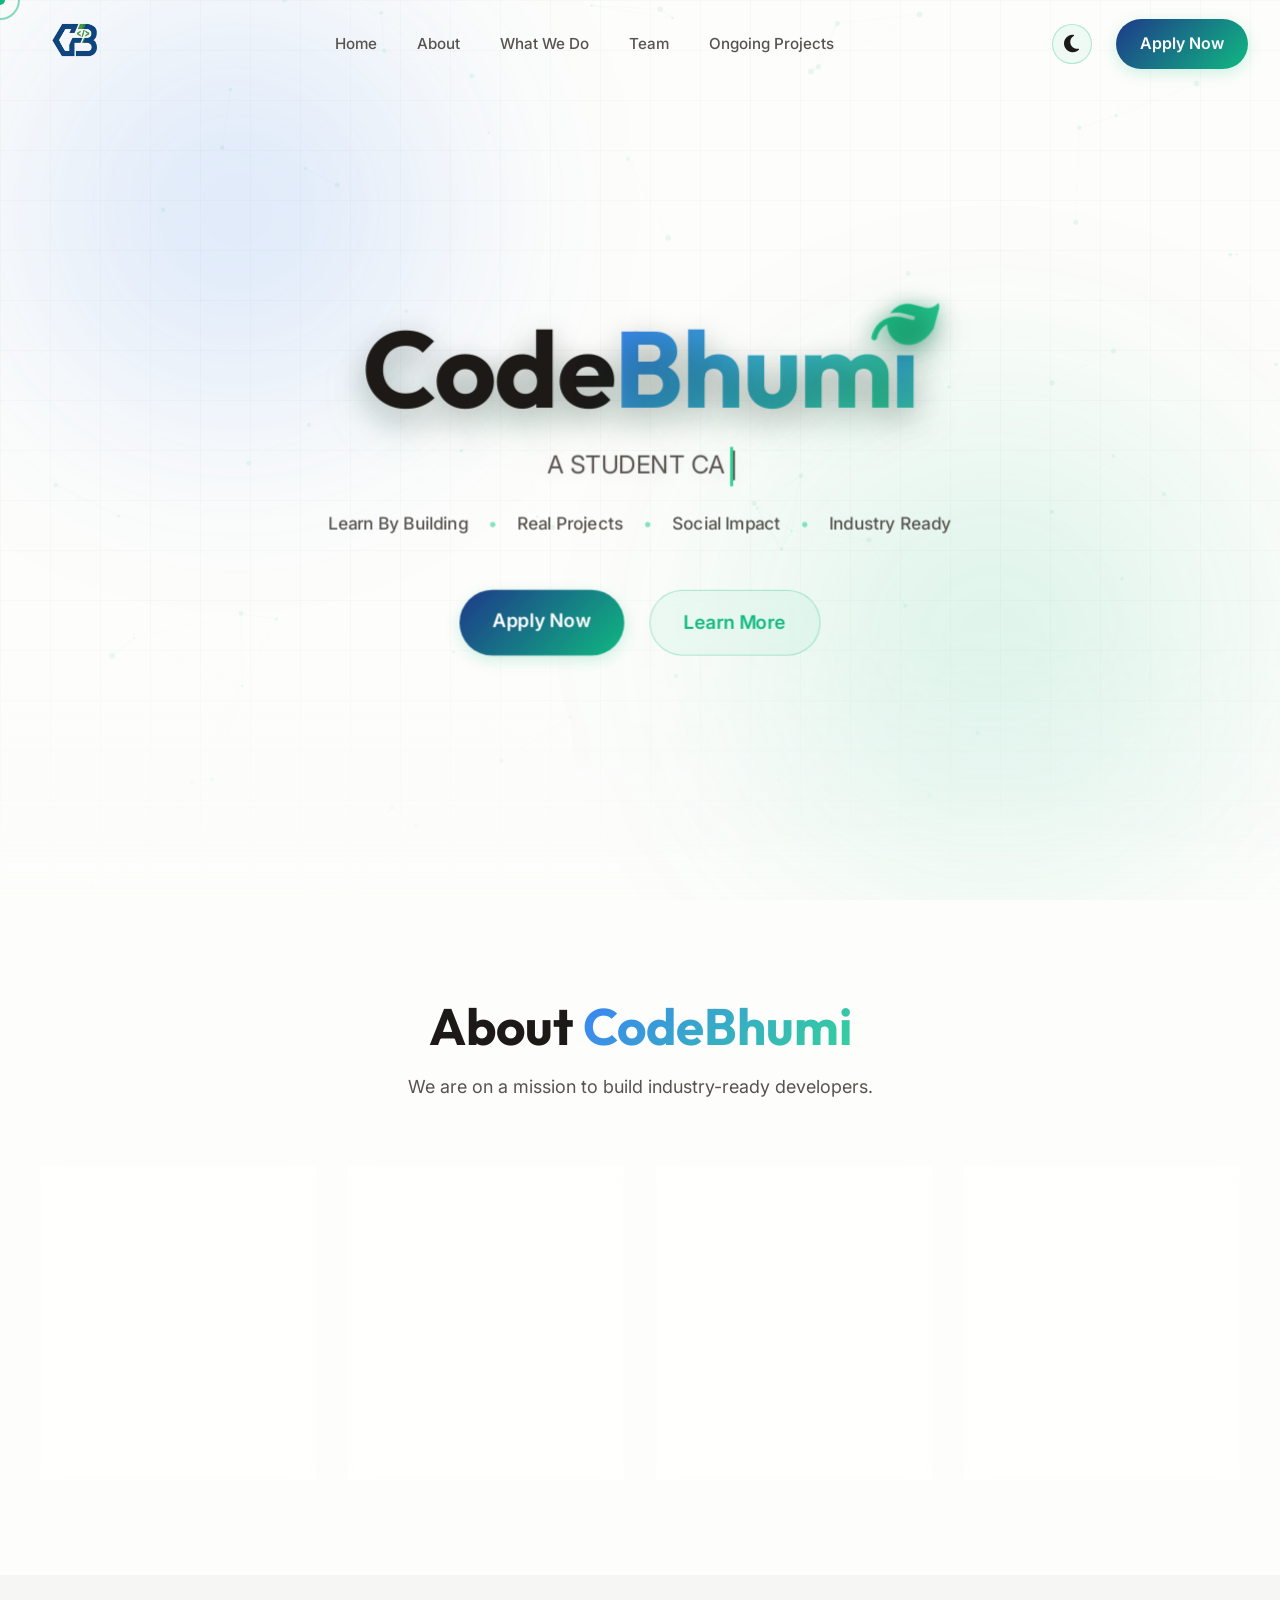
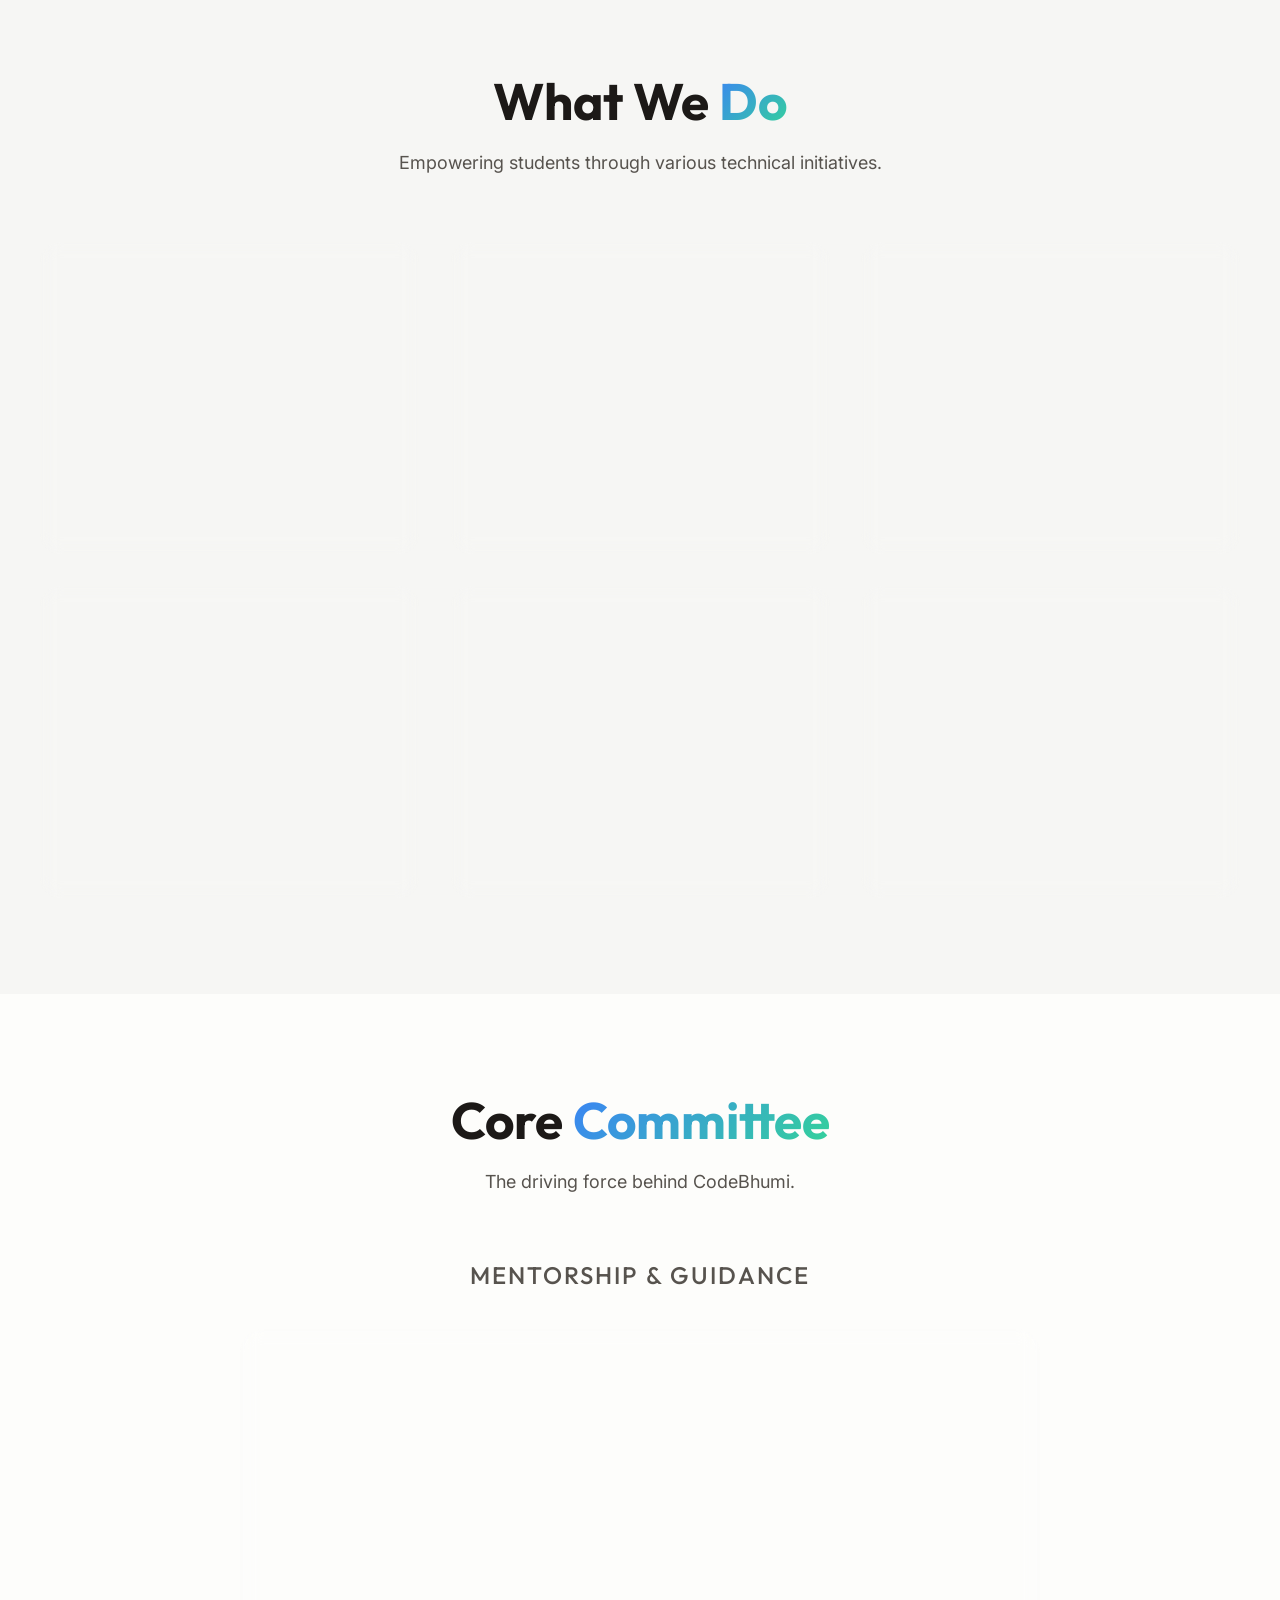
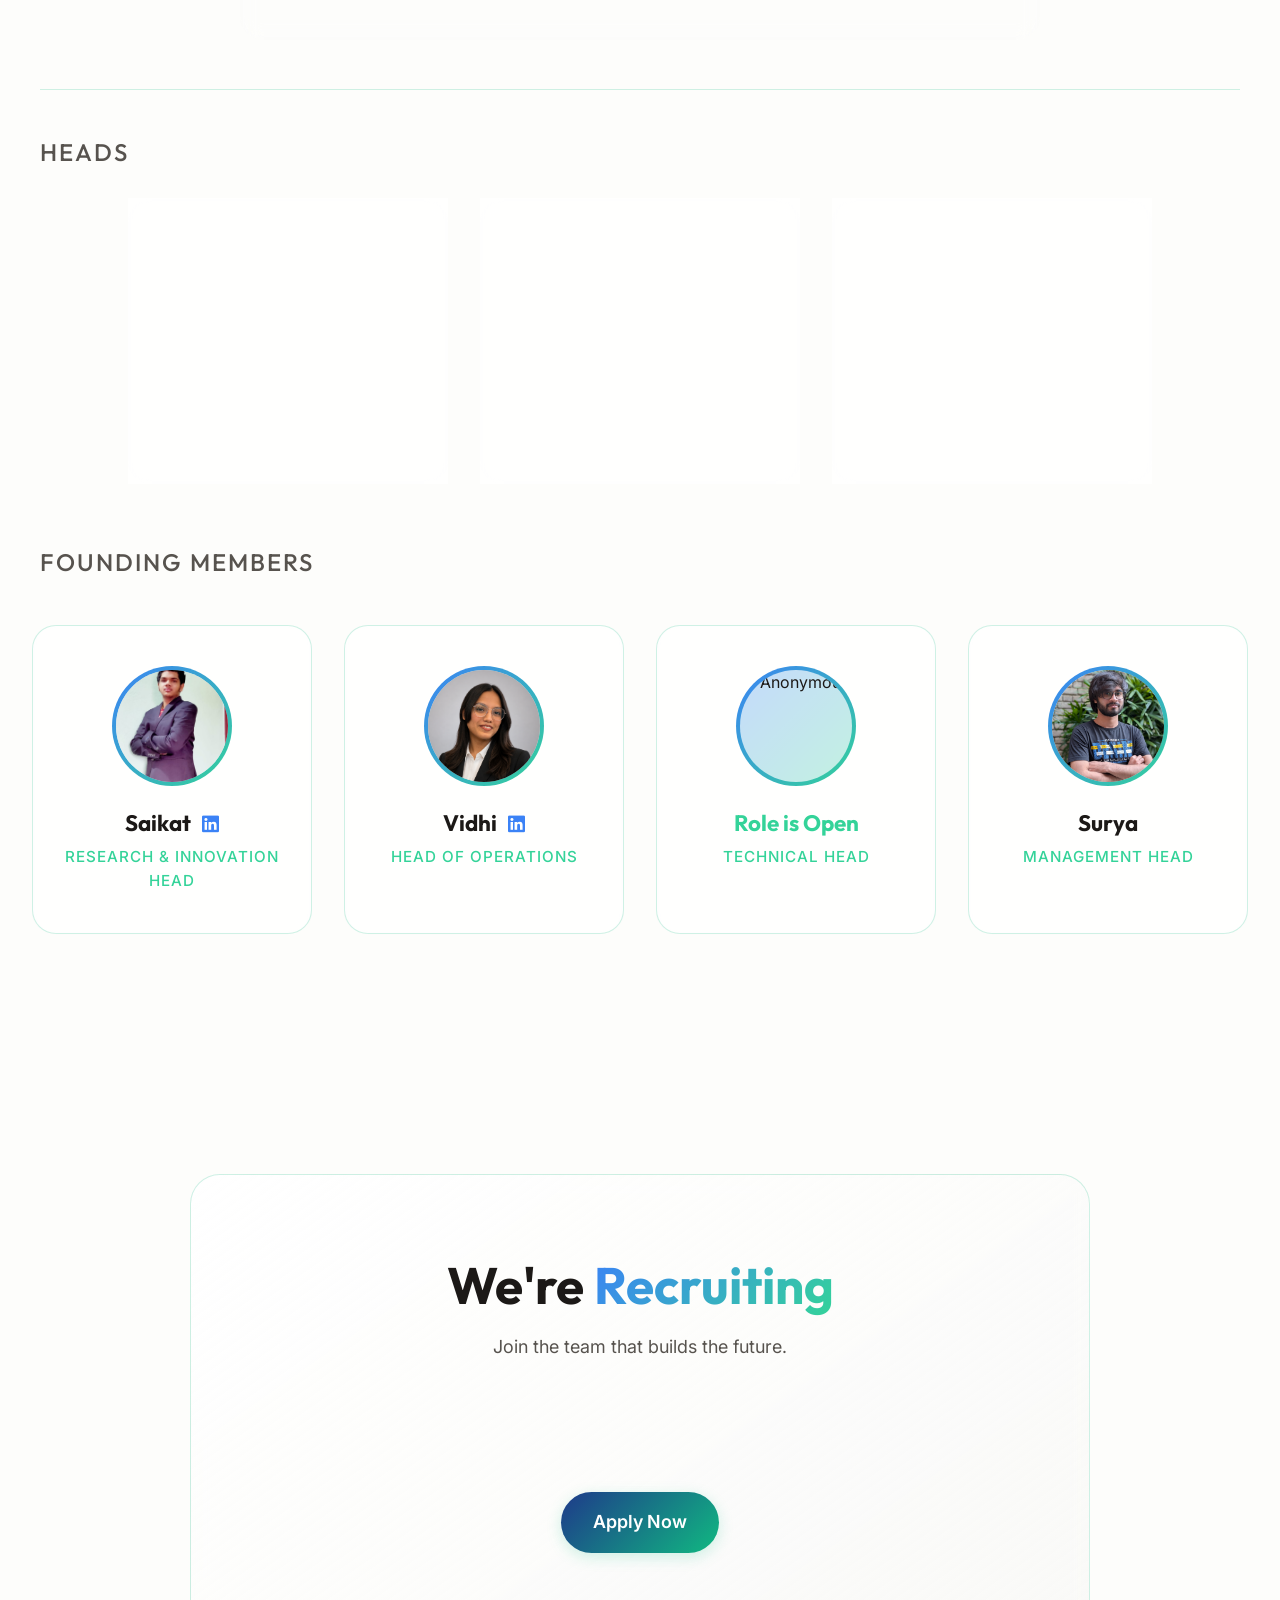
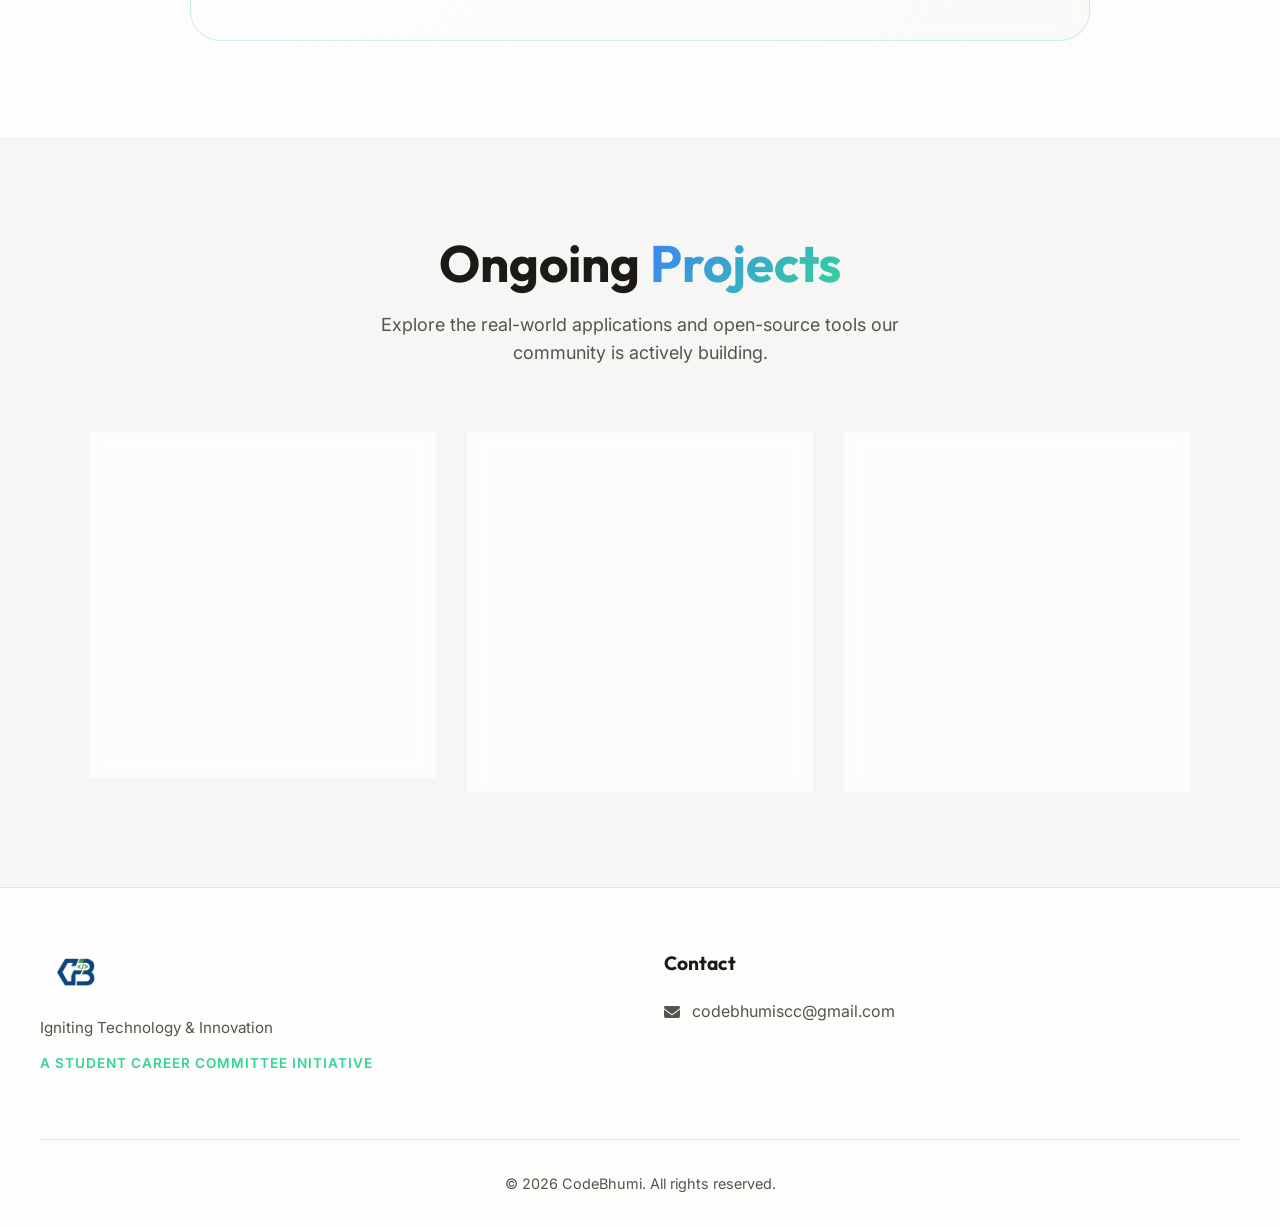
==== commit a4cceefc: "/" ====
--- a/index.html
+++ b/index.html
@@ -350,10 +350,10 @@
           <p class="member-role">Research & Innovation Head</p>
         </div>
         <div class="team-card">
-          <div class="profile-img"><img src="Pritam.jpeg" alt="Pritam"></div>
-          <h3 class="member-name">
-            Pritam
-            <a href="https://www.linkedin.com/in/pritammandal-cse?utm_source=share&utm_campaign=share_via&utm_content=profile&utm_medium=android_app" target="_blank" aria-label="LinkedIn" style="color: #3b82f6; font-size: 1.2rem; margin-left: 0.4rem; transition: transform 0.3s; display: inline-block;" onmouseover="this.style.transform='scale(1.2)'" onmouseout="this.style.transform='scale(1)'">
+          <div class="profile-img"><img src="Vidhi.png" alt="Vidhi"></div>
+          <h3 class="member-name">
+            Vidhi
+            <a href="https://www.linkedin.com/in/vidhi-johari-983a23407/" target="_blank" aria-label="LinkedIn" style="color: #3b82f6; font-size: 1.2rem; margin-left: 0.4rem; transition: transform 0.3s; display: inline-block;" onmouseover="this.style.transform='scale(1.2)'" onmouseout="this.style.transform='scale(1)'">
               <i class="fa-brands fa-linkedin"></i>
             </a>
           </h3>
@@ -382,10 +382,10 @@
           <p class="member-role">Research & Innovation Head</p>
         </div>
         <div class="team-card">
-          <div class="profile-img"><img src="Pritam.jpeg" alt="Pritam"></div>
-          <h3 class="member-name">
-            Pritam
-            <a href="https://www.linkedin.com/in/pritammandal-cse?utm_source=share&utm_campaign=share_via&utm_content=profile&utm_medium=android_app" target="_blank" aria-label="LinkedIn" style="color: #3b82f6; font-size: 1.2rem; margin-left: 0.4rem; transition: transform 0.3s; display: inline-block;" onmouseover="this.style.transform='scale(1.2)'" onmouseout="this.style.transform='scale(1)'">
+          <div class="profile-img"><img src="Vidhi.png" alt="Vidhi"></div>
+          <h3 class="member-name">
+            Vidhi
+            <a href="https://www.linkedin.com/in/vidhi-johari-983a23407/" target="_blank" aria-label="LinkedIn" style="color: #3b82f6; font-size: 1.2rem; margin-left: 0.4rem; transition: transform 0.3s; display: inline-block;" onmouseover="this.style.transform='scale(1.2)'" onmouseout="this.style.transform='scale(1)'">
               <i class="fa-brands fa-linkedin"></i>
             </a>
           </h3>
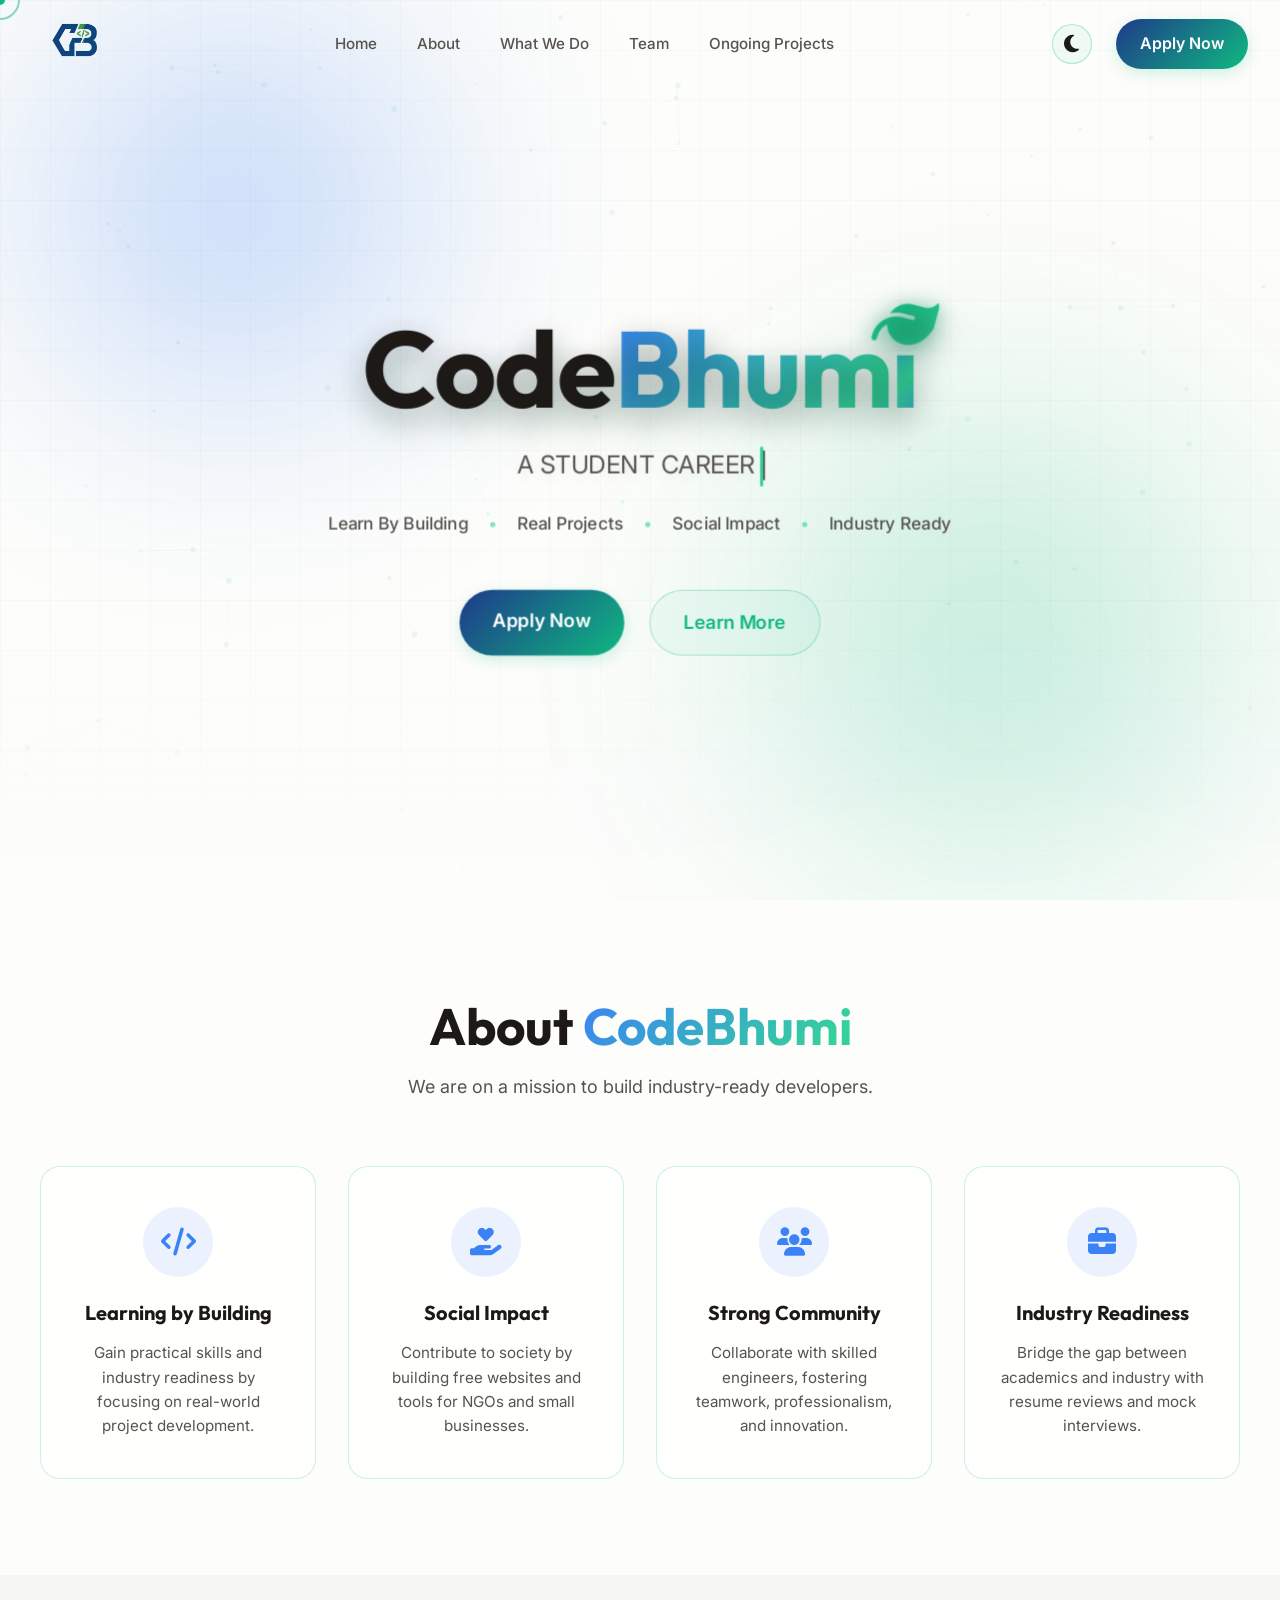
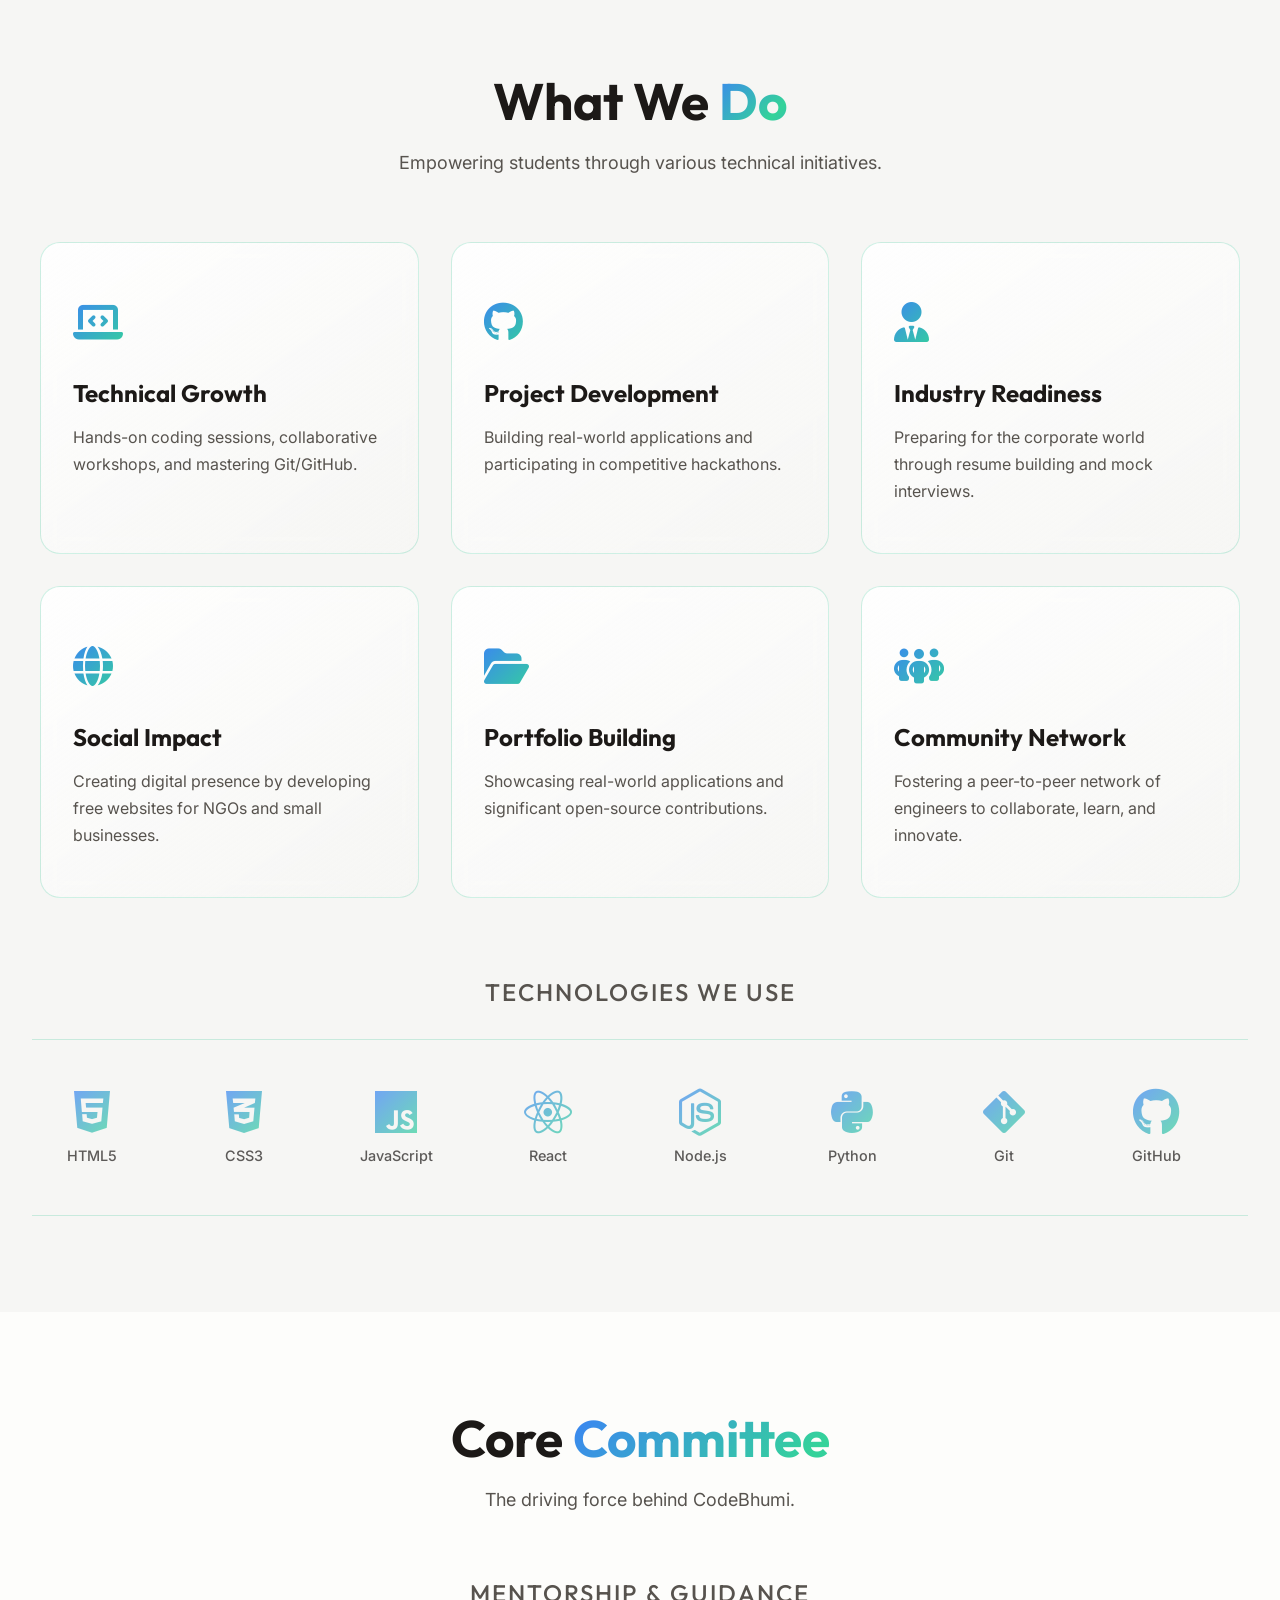
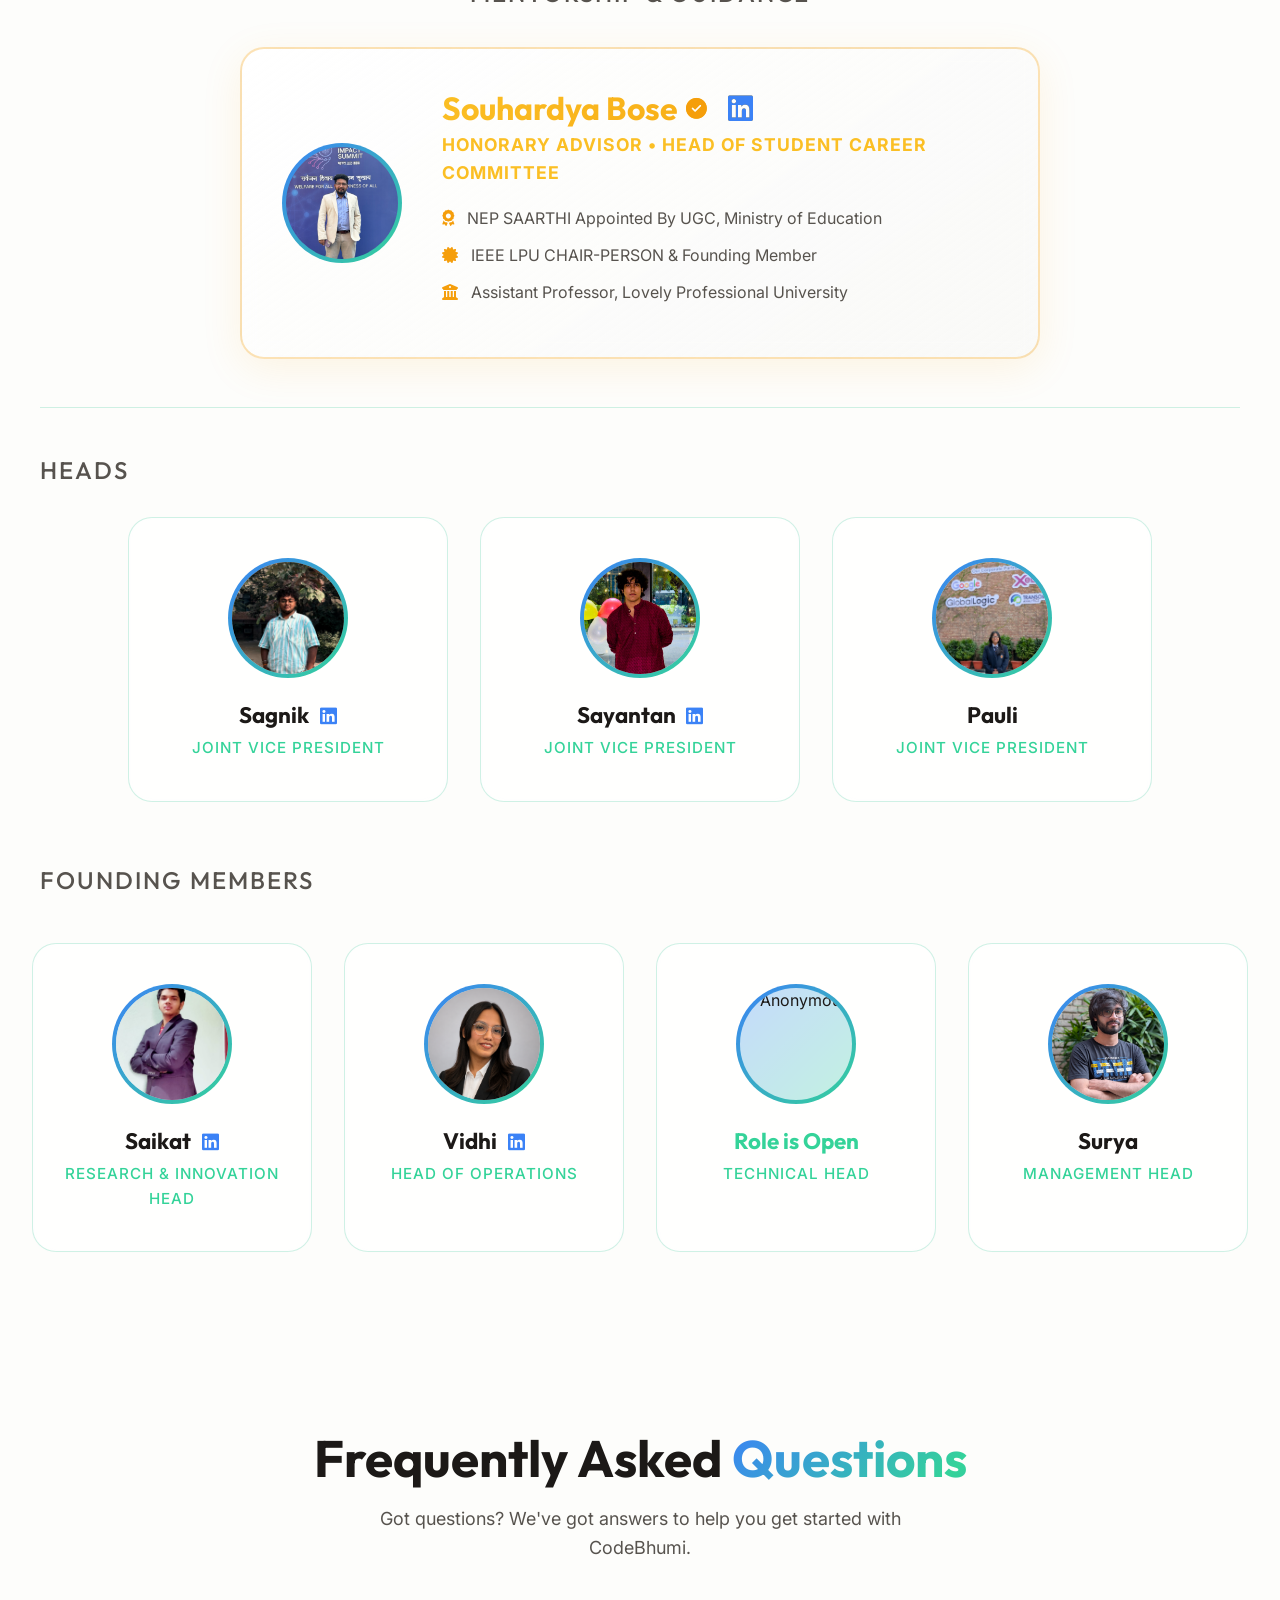
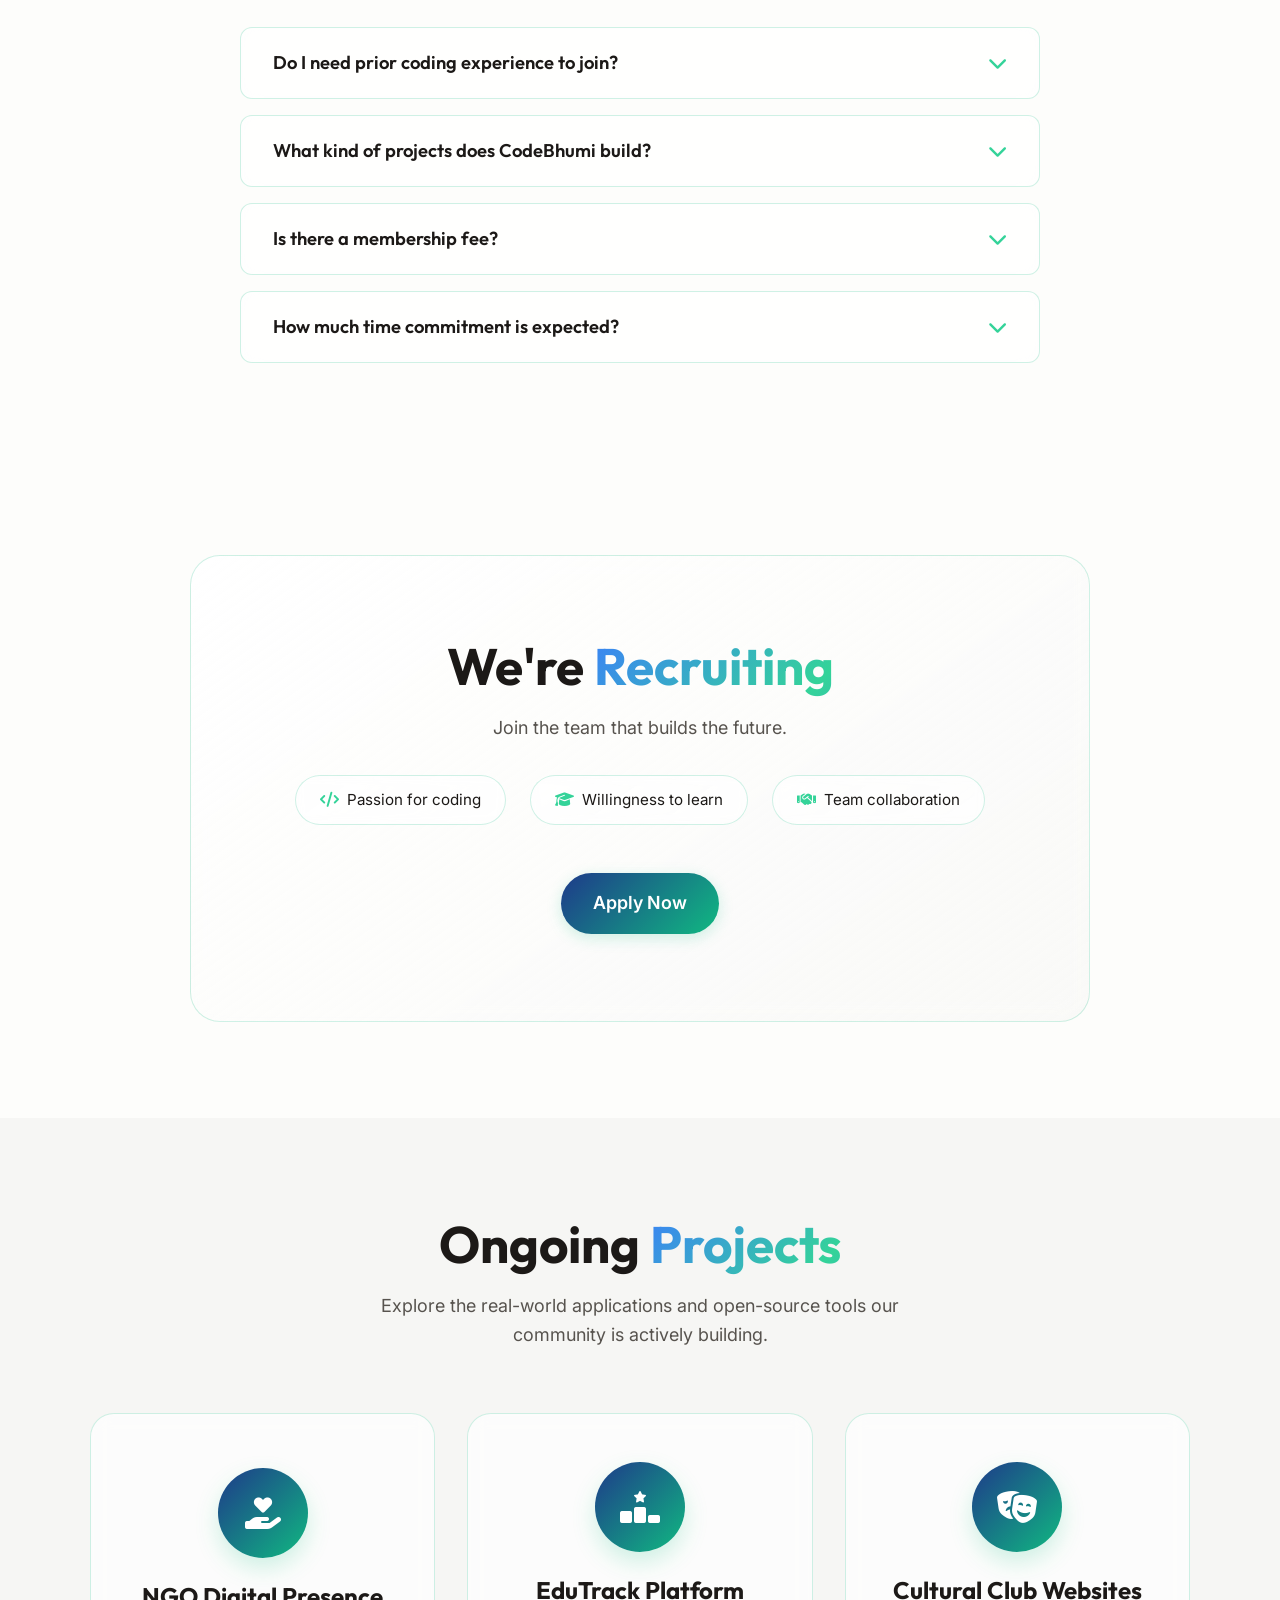
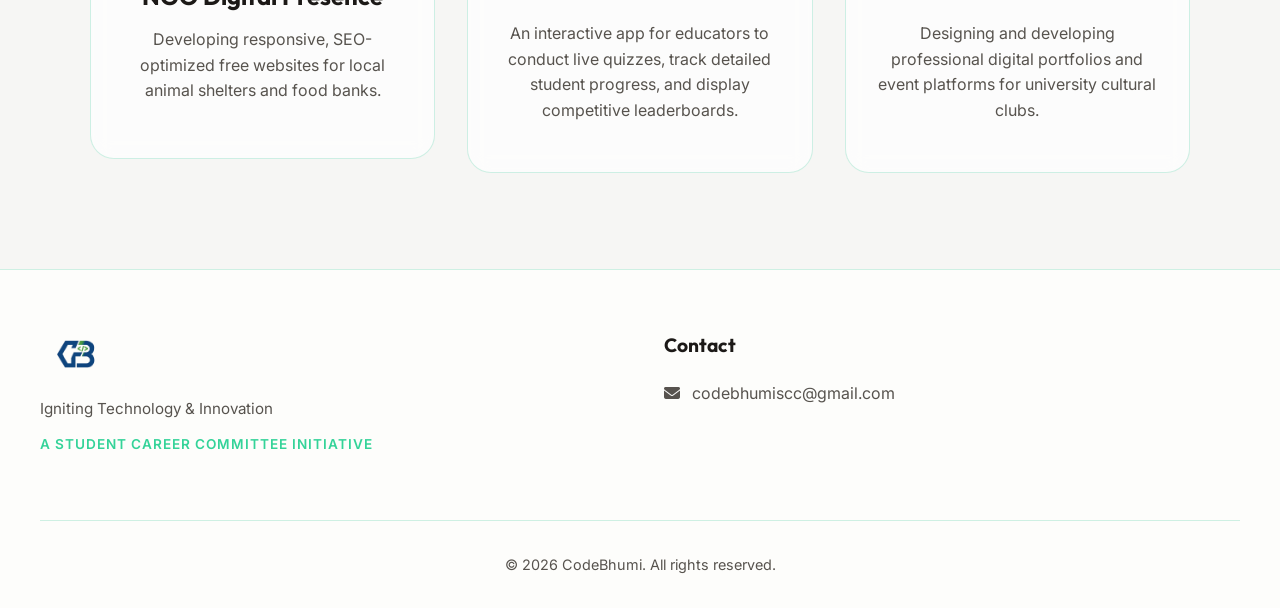
==== commit 0c6fc570: "," ====
--- a/index.html
+++ b/index.html
@@ -155,6 +155,37 @@
           <p class="card-desc">Fostering a peer-to-peer network of engineers to collaborate, learn, and innovate.</p>
         </div>
       </div>
+      </div>
+
+      <!-- Tech Stack Marquee -->
+      <div class="tech-marquee-container" style="margin-top: 5rem;">
+        <h3 class="advisor-heading text-center" style="margin-bottom: 2rem;">Technologies We Use</h3>
+        <div class="marquee-container tech-marquee">
+          <div class="marquee-content tech-content">
+            <!-- Tech Icons -->
+            <div class="tech-icon"><i class="fa-brands fa-html5"></i><p>HTML5</p></div>
+            <div class="tech-icon"><i class="fa-brands fa-css3-alt"></i><p>CSS3</p></div>
+            <div class="tech-icon"><i class="fa-brands fa-js"></i><p>JavaScript</p></div>
+            <div class="tech-icon"><i class="fa-brands fa-react"></i><p>React</p></div>
+            <div class="tech-icon"><i class="fa-brands fa-node-js"></i><p>Node.js</p></div>
+            <div class="tech-icon"><i class="fa-brands fa-python"></i><p>Python</p></div>
+            <div class="tech-icon"><i class="fa-brands fa-git-alt"></i><p>Git</p></div>
+            <div class="tech-icon"><i class="fa-brands fa-github"></i><p>GitHub</p></div>
+            <div class="tech-icon"><i class="fa-solid fa-database"></i><p>Firebase</p></div>
+            
+            <!-- Duplicated Tech Icons for infinite loop -->
+            <div class="tech-icon"><i class="fa-brands fa-html5"></i><p>HTML5</p></div>
+            <div class="tech-icon"><i class="fa-brands fa-css3-alt"></i><p>CSS3</p></div>
+            <div class="tech-icon"><i class="fa-brands fa-js"></i><p>JavaScript</p></div>
+            <div class="tech-icon"><i class="fa-brands fa-react"></i><p>React</p></div>
+            <div class="tech-icon"><i class="fa-brands fa-node-js"></i><p>Node.js</p></div>
+            <div class="tech-icon"><i class="fa-brands fa-python"></i><p>Python</p></div>
+            <div class="tech-icon"><i class="fa-brands fa-git-alt"></i><p>Git</p></div>
+            <div class="tech-icon"><i class="fa-brands fa-github"></i><p>GitHub</p></div>
+            <div class="tech-icon"><i class="fa-solid fa-database"></i><p>Firebase</p></div>
+          </div>
+        </div>
+      </div>
     </div>
   </section>
 
@@ -405,6 +436,58 @@
     </div>
   </section>
 
+  <!-- FAQ Section -->
+  <section id="faq" class="section faq-section">
+    <div class="container pattern-bg">
+      <div class="section-header text-center">
+        <h2 class="section-title">Frequently Asked <span class="text-gradient">Questions</span></h2>
+        <p class="section-subtitle">Got questions? We've got answers to help you get started with CodeBhumi.</p>
+      </div>
+      
+      <div class="faq-container">
+        <div class="faq-item">
+          <div class="faq-question">
+            <h3>Do I need prior coding experience to join?</h3>
+            <i class="fa-solid fa-chevron-down faq-icon"></i>
+          </div>
+          <div class="faq-answer">
+            <p>Not at all! We welcome students of all skill levels. We have beginner-friendly workshops to get you started, and advanced projects for experienced developers.</p>
+          </div>
+        </div>
+        
+        <div class="faq-item">
+          <div class="faq-question">
+            <h3>What kind of projects does CodeBhumi build?</h3>
+            <i class="fa-solid fa-chevron-down faq-icon"></i>
+          </div>
+          <div class="faq-answer">
+            <p>We focus on real-world, impactful projects. This includes building websites for local NGOs, creating educational tools, and developing platforms for university clubs.</p>
+          </div>
+        </div>
+        
+        <div class="faq-item">
+          <div class="faq-question">
+            <h3>Is there a membership fee?</h3>
+            <i class="fa-solid fa-chevron-down faq-icon"></i>
+          </div>
+          <div class="faq-answer">
+            <p>No, joining CodeBhumi is completely free! Our goal is to provide accessible technical education and networking to all passionate students.</p>
+          </div>
+        </div>
+        
+        <div class="faq-item">
+          <div class="faq-question">
+            <h3>How much time commitment is expected?</h3>
+            <i class="fa-solid fa-chevron-down faq-icon"></i>
+          </div>
+          <div class="faq-answer">
+            <p>Members typically spend about 3-5 hours a week on workshops, meetings, and project contributions. We are very flexible around exam seasons!</p>
+          </div>
+        </div>
+      </div>
+    </div>
+  </section>
+
   <!-- Recruitment Section -->
   <section id="apply" class="section recruitment-section">
     <div class="container pattern-bg">
--- a/styles.css
+++ b/styles.css
@@ -120,10 +120,18 @@
 
 /* Utilities */
 .text-gradient {
-  background: linear-gradient(135deg, var(--color-blue-light), var(--color-green-light));
+  background: linear-gradient(135deg, var(--color-blue-light), var(--color-green-light), var(--color-blue-light));
+  background-size: 200% auto;
   -webkit-background-clip: text;
   -webkit-text-fill-color: transparent;
   background-clip: text;
+  animation: shimmer 3s linear infinite;
+}
+
+@keyframes shimmer {
+  to {
+    background-position: 200% center;
+  }
 }
 
 .btn {
@@ -161,8 +169,15 @@
 }
 
 .btn-primary:hover {
-  transform: translateY(-2px);
-  box-shadow: 0 8px 25px rgba(16, 185, 129, 0.4);
+  transform: translateY(-3px) scale(1.02);
+  box-shadow: 0 10px 30px rgba(16, 185, 129, 0.5), 0 0 20px rgba(59, 130, 246, 0.4);
+  animation: pulse-border 2s infinite;
+}
+
+@keyframes pulse-border {
+  0% { box-shadow: 0 0 0 0 rgba(16, 185, 129, 0.6); }
+  70% { box-shadow: 0 0 0 15px rgba(16, 185, 129, 0); }
+  100% { box-shadow: 0 0 0 0 rgba(16, 185, 129, 0); }
 }
 
 .btn-secondary {
@@ -374,7 +389,7 @@
   height: 50vw;
   max-width: 600px;
   max-height: 600px;
-  background: radial-gradient(circle, rgba(59, 130, 246, 0.4), transparent 70%);
+  background: radial-gradient(circle, rgba(59, 130, 246, 0.6), transparent 70%);
 }
 
 .glow-2 {
@@ -384,7 +399,7 @@
   height: 60vw;
   max-width: 700px;
   max-height: 700px;
-  background: radial-gradient(circle, rgba(16, 185, 129, 0.3), transparent 70%);
+  background: radial-gradient(circle, rgba(16, 185, 129, 0.5), transparent 70%);
   animation-duration: 12s;
   animation-direction: alternate-reverse;
 }
@@ -669,6 +684,8 @@
   -webkit-background-clip: text;
   -webkit-text-fill-color: transparent;
   background-clip: text;
+  display: inline-block;
+  transition: all 0.4s cubic-bezier(0.175, 0.885, 0.32, 1.275);
 }
 
 .card-title {
@@ -683,8 +700,13 @@
 
 .glow-lift:hover {
   transform: translateY(-10px) scale(1.02);
-  border-color: rgba(16, 185, 129, 0.3);
-  box-shadow: 0 20px 40px -15px rgba(16, 185, 129, 0.3);
+  border-color: rgba(16, 185, 129, 0.5);
+  box-shadow: 0 20px 40px -15px rgba(16, 185, 129, 0.5), 0 0 20px rgba(59, 130, 246, 0.2);
+}
+
+.glow-lift:hover .card-icon {
+  transform: scale(1.2) rotate(10deg);
+  filter: drop-shadow(0 0 10px rgba(16, 185, 129, 0.6));
 }
 
 .glow-lift:hover::before {
@@ -731,14 +753,16 @@
   transition: all 0.4s cubic-bezier(0.175, 0.885, 0.32, 1.275);
   cursor: pointer;
   flex-shrink: 0;
+  position: relative;
   /* Ensuring duplicate cards size matches */
 }
 
 .team-card:hover {
-  transform: scale(1.05);
+  transform: scale(1.08) translateY(-10px);
   background: var(--gradient-card);
-  border-color: rgba(16, 185, 129, 0.4);
-  box-shadow: 0 15px 35px -10px rgba(16, 185, 129, 0.3);
+  border-color: rgba(16, 185, 129, 0.8);
+  box-shadow: 0 20px 40px -10px rgba(16, 185, 129, 0.5), 0 0 25px rgba(59, 130, 246, 0.3);
+  z-index: 10;
 }
 
 /* Honorary Advisor Styles */
@@ -876,8 +900,16 @@
 
 .trait-badge:hover {
   background: rgba(16, 185, 129, 0.15);
-  border-color: rgba(16, 185, 129, 0.3);
-  transform: translateY(-2px);
+  border-color: rgba(16, 185, 129, 0.5);
+  transform: translateY(-5px) scale(1.05);
+  box-shadow: 0 10px 20px -5px rgba(16, 185, 129, 0.4);
+  animation: wiggle 0.5s ease-in-out;
+}
+
+@keyframes wiggle {
+  0%, 100% { transform: translateY(-5px) scale(1.05) rotate(0deg); }
+  25% { transform: translateY(-5px) scale(1.05) rotate(-3deg); }
+  75% { transform: translateY(-5px) scale(1.05) rotate(3deg); }
 }
 
 /* Events Section */
@@ -1101,3 +1133,124 @@
     width: 220px;
   }
 }
+
+/* --- Tech Stack Marquee --- */
+.tech-marquee {
+  background: transparent;
+  border-top: 1px solid var(--card-border);
+  border-bottom: 1px solid var(--card-border);
+  padding: 2rem 0;
+}
+
+.tech-content {
+  animation: scroll-x 30s linear infinite reverse;
+}
+
+.tech-icon {
+  display: flex;
+  flex-direction: column;
+  align-items: center;
+  justify-content: center;
+  gap: 0.5rem;
+  width: 120px;
+  opacity: 0.7;
+  transition: all 0.3s ease;
+  cursor: pointer;
+}
+
+.tech-icon i {
+  font-size: 3rem;
+  background: linear-gradient(135deg, var(--color-blue-light), var(--color-green-light));
+  -webkit-background-clip: text;
+  -webkit-text-fill-color: transparent;
+  background-clip: text;
+  transition: transform 0.4s cubic-bezier(0.175, 0.885, 0.32, 1.275);
+}
+
+.tech-icon p {
+  font-size: 0.9rem;
+  font-weight: 500;
+  color: var(--text-primary);
+  margin: 0;
+}
+
+.tech-icon:hover {
+  opacity: 1;
+  transform: translateY(-5px);
+}
+
+.tech-icon:hover i {
+  transform: scale(1.2);
+  filter: drop-shadow(0 0 10px rgba(16, 185, 129, 0.6));
+}
+
+/* --- FAQ Section --- */
+.faq-section {
+  padding-top: 2rem;
+}
+
+.faq-container {
+  max-width: 800px;
+  margin: 0 auto;
+  display: flex;
+  flex-direction: column;
+  gap: 1rem;
+}
+
+.faq-item {
+  background: var(--card-bg);
+  border: 1px solid var(--card-border);
+  border-radius: 12px;
+  overflow: hidden;
+  transition: all 0.3s ease;
+  backdrop-filter: blur(10px);
+}
+
+.faq-item:hover {
+  border-color: rgba(16, 185, 129, 0.4);
+  box-shadow: 0 4px 15px rgba(0,0,0,0.05);
+}
+
+.faq-question {
+  display: flex;
+  justify-content: space-between;
+  align-items: center;
+  padding: 1.5rem 2rem;
+  cursor: pointer;
+  background: transparent;
+}
+
+.faq-question h3 {
+  font-size: 1.15rem;
+  margin: 0;
+  font-weight: 600;
+  color: var(--text-primary);
+}
+
+.faq-icon {
+  font-size: 1.2rem;
+  color: var(--color-green-light);
+  transition: transform 0.3s ease;
+}
+
+.faq-item.active .faq-icon {
+  transform: rotate(180deg);
+}
+
+.faq-answer {
+  max-height: 0;
+  overflow: hidden;
+  transition: max-height 0.4s ease, padding 0.4s ease;
+  background: transparent;
+}
+
+.faq-item.active .faq-answer {
+  max-height: 300px;
+  padding: 0 2rem 1.5rem 2rem;
+}
+
+.faq-answer p {
+  color: var(--text-muted);
+  margin: 0;
+  line-height: 1.6;
+}
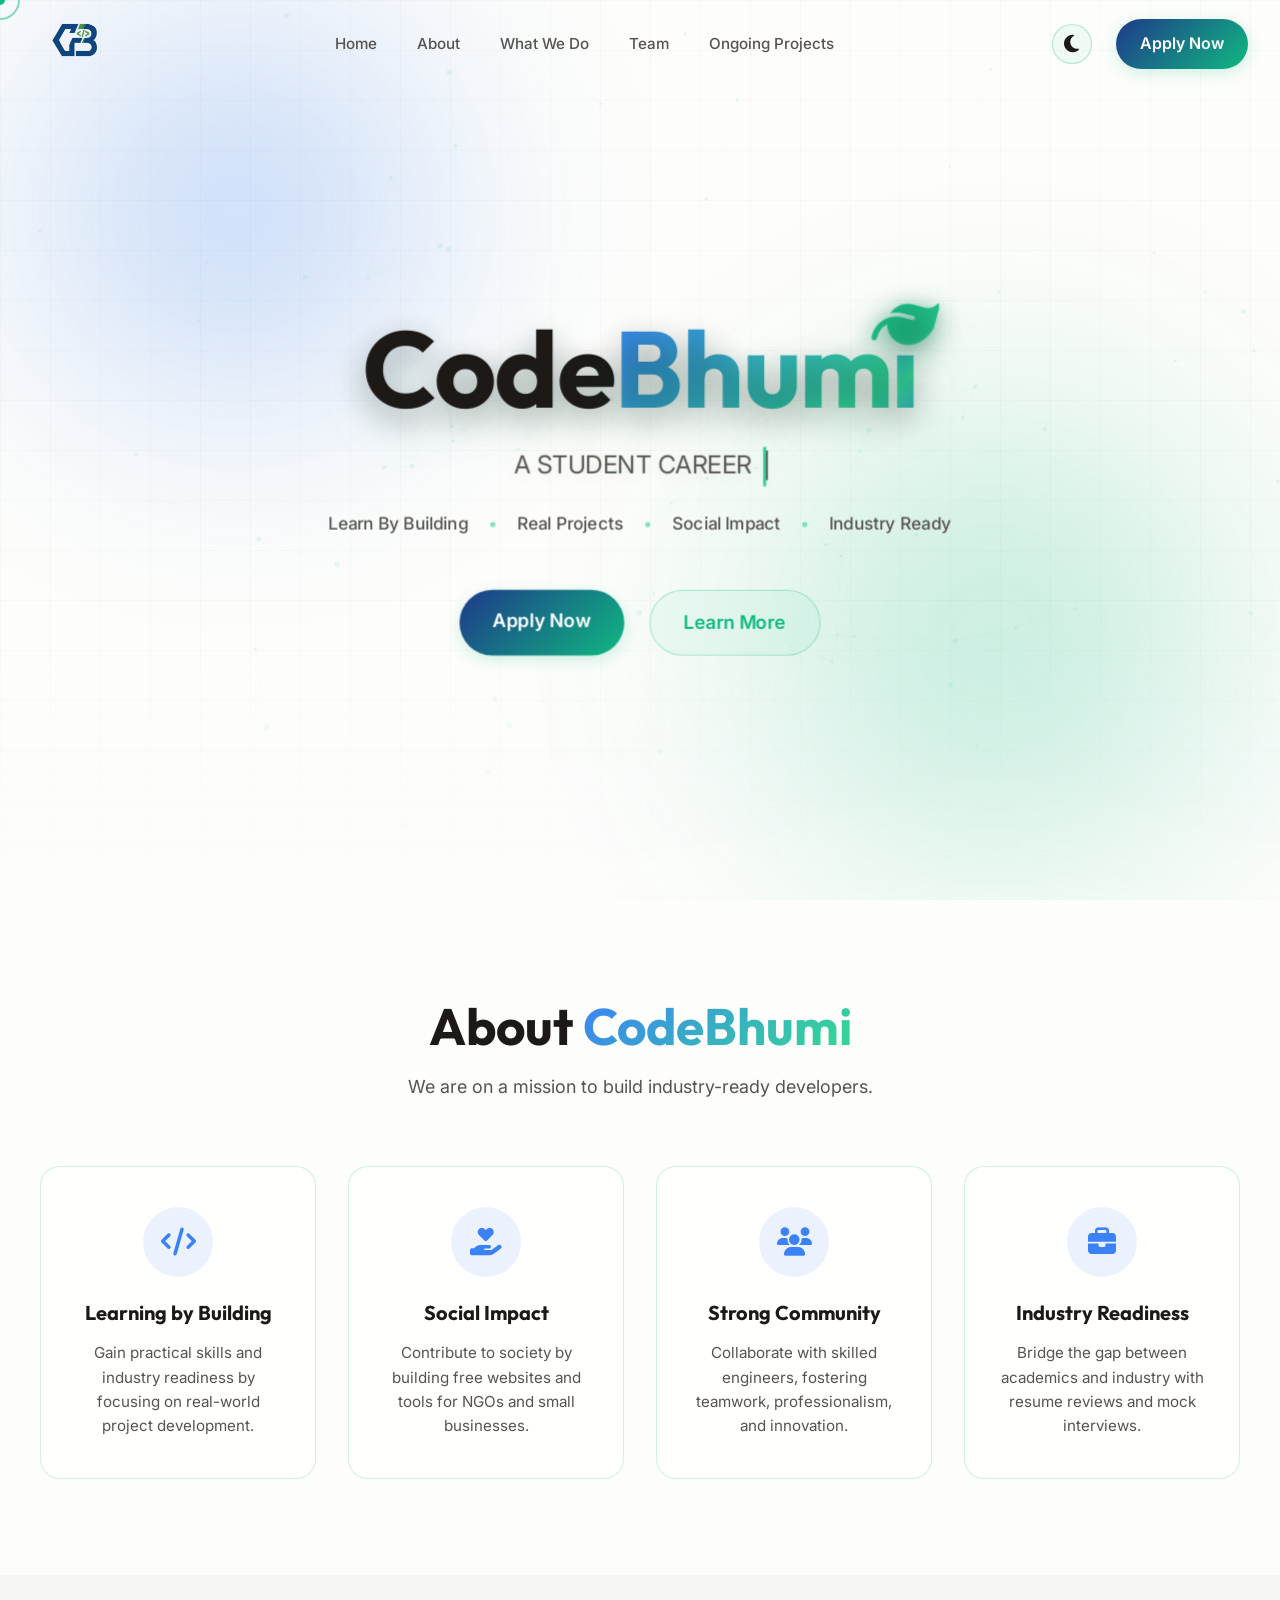
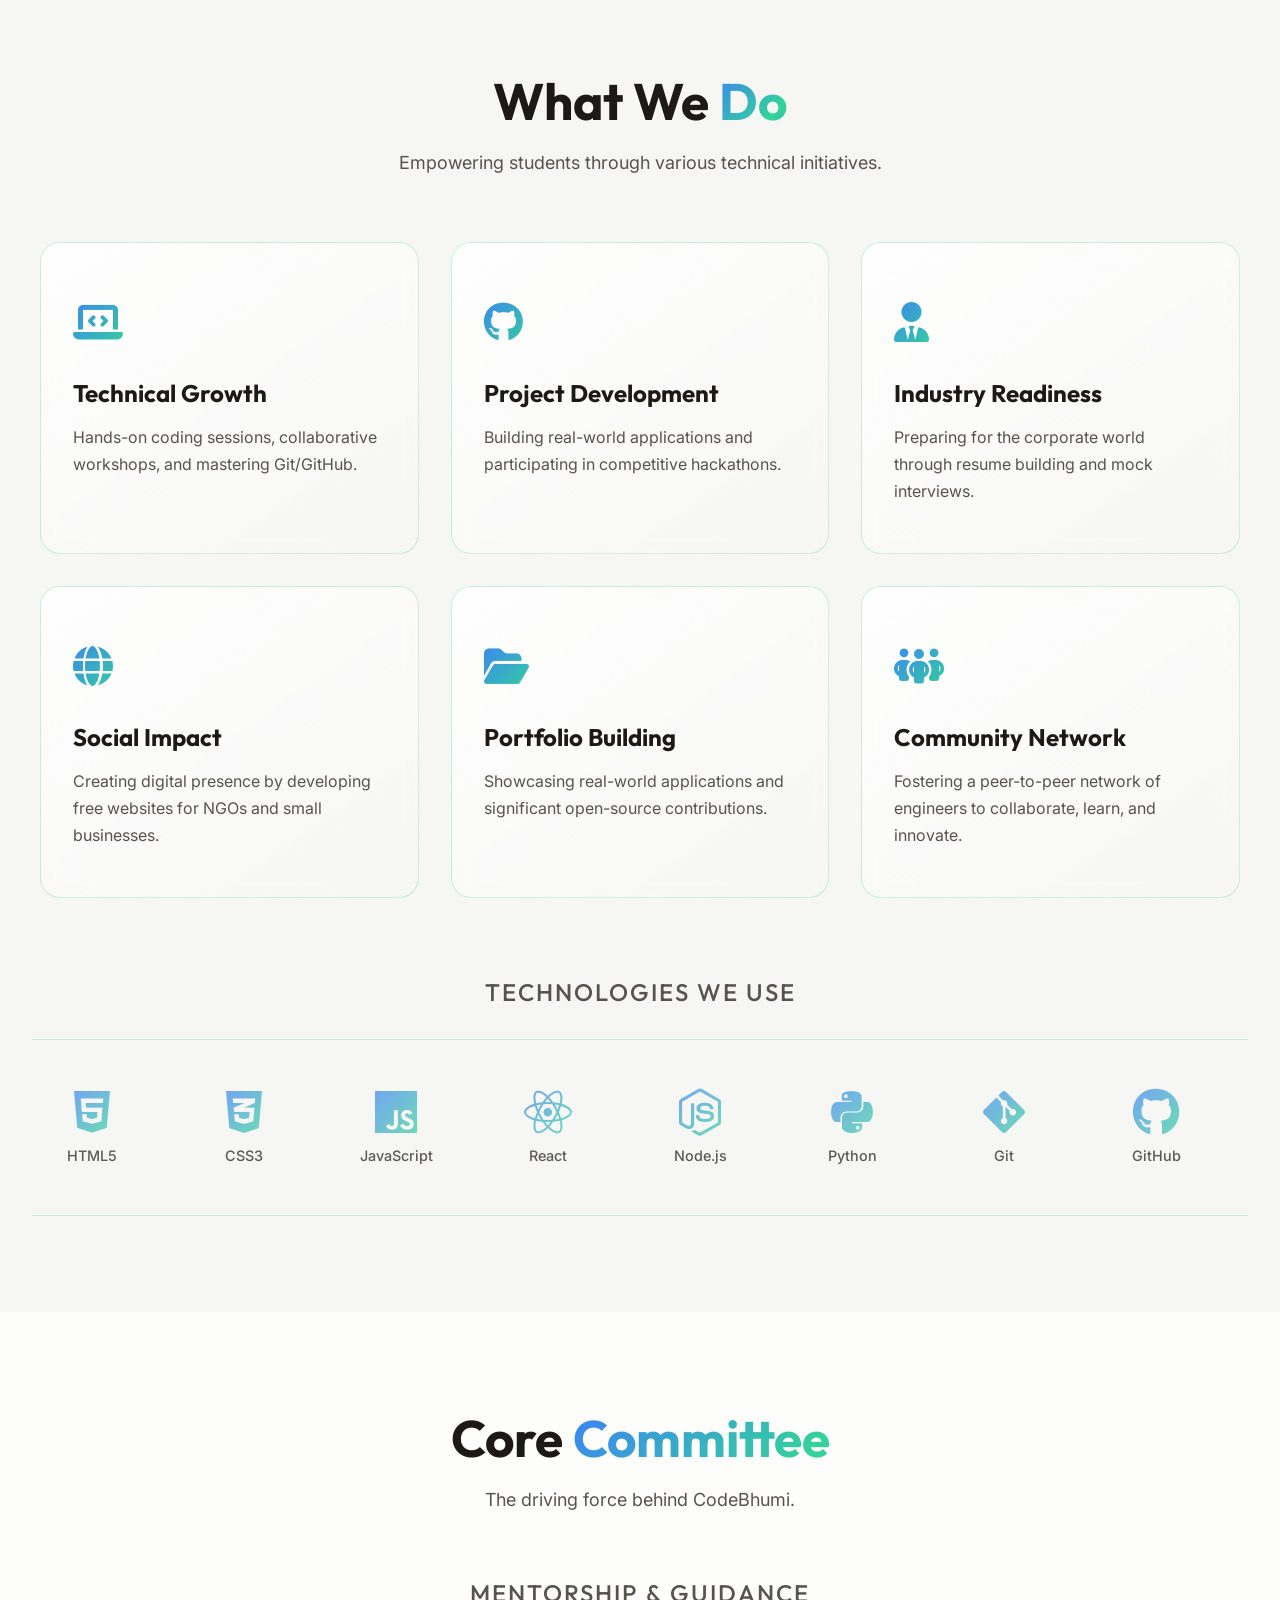
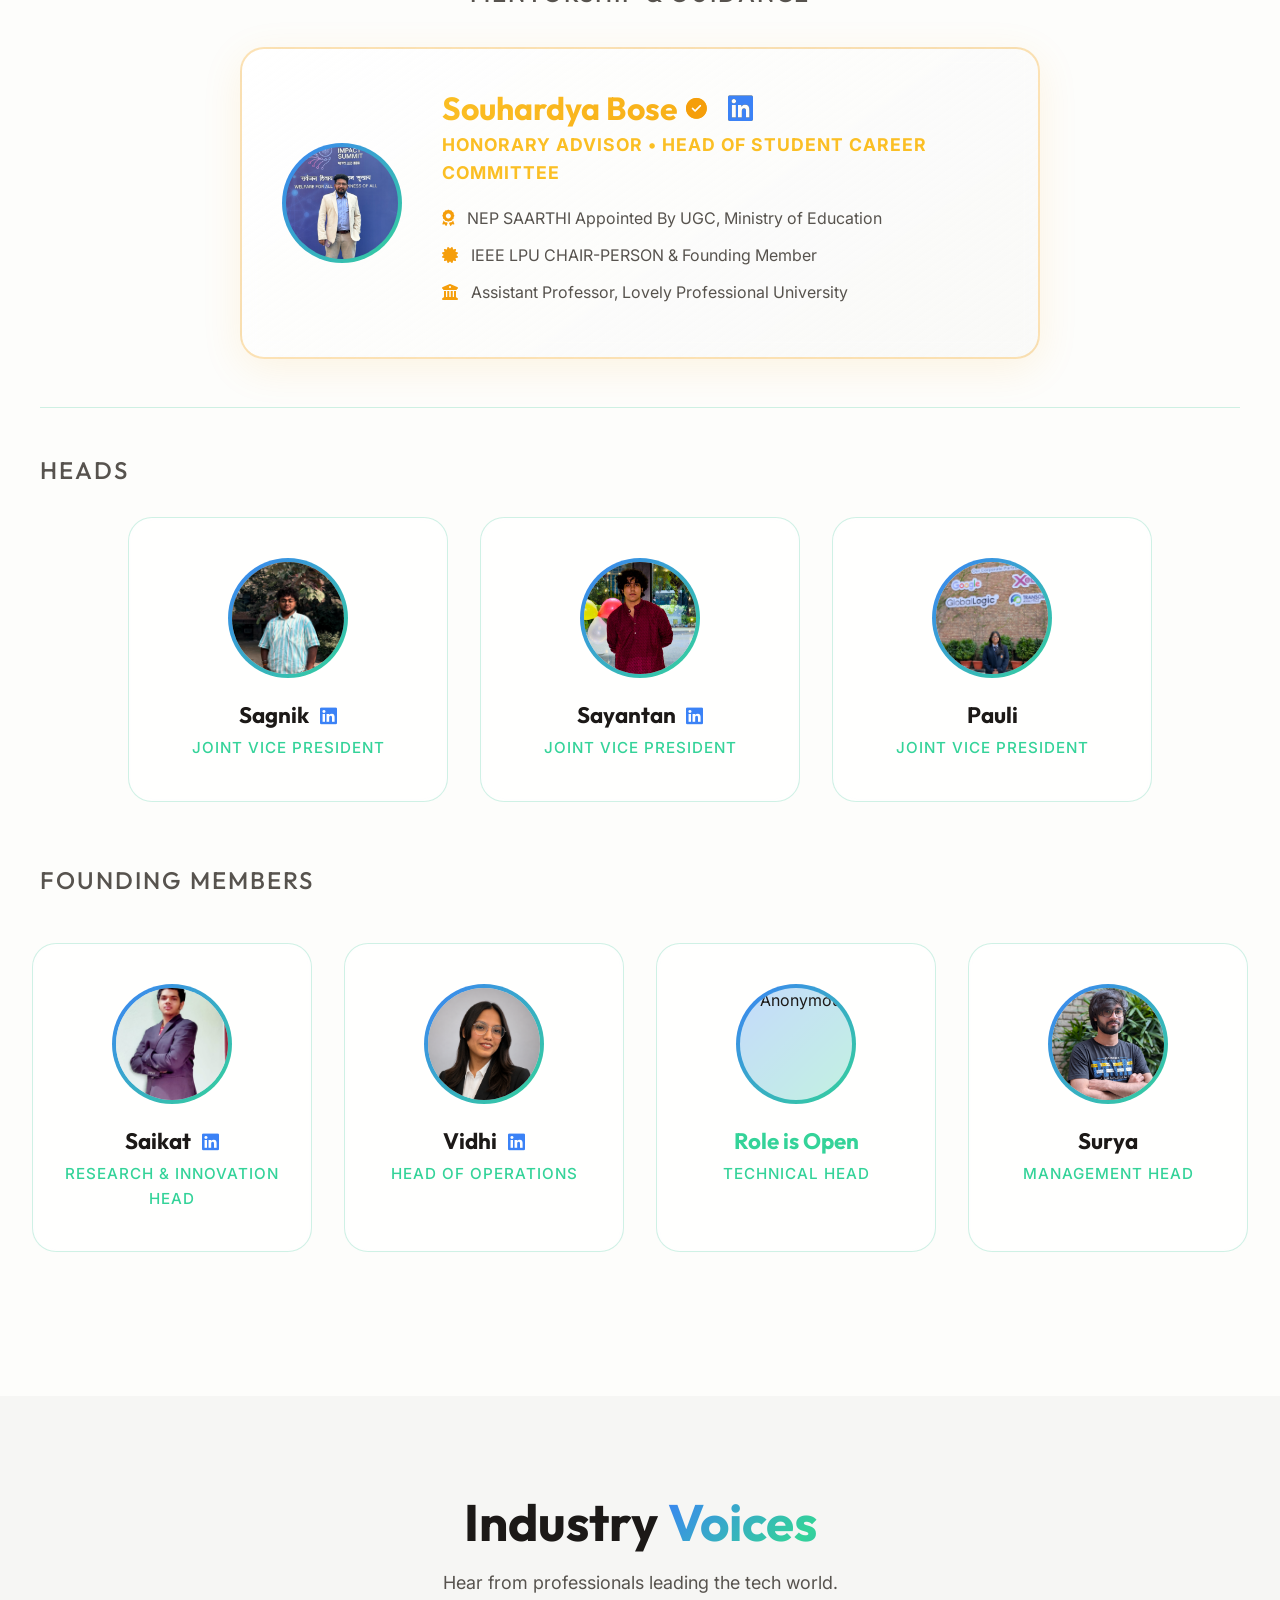
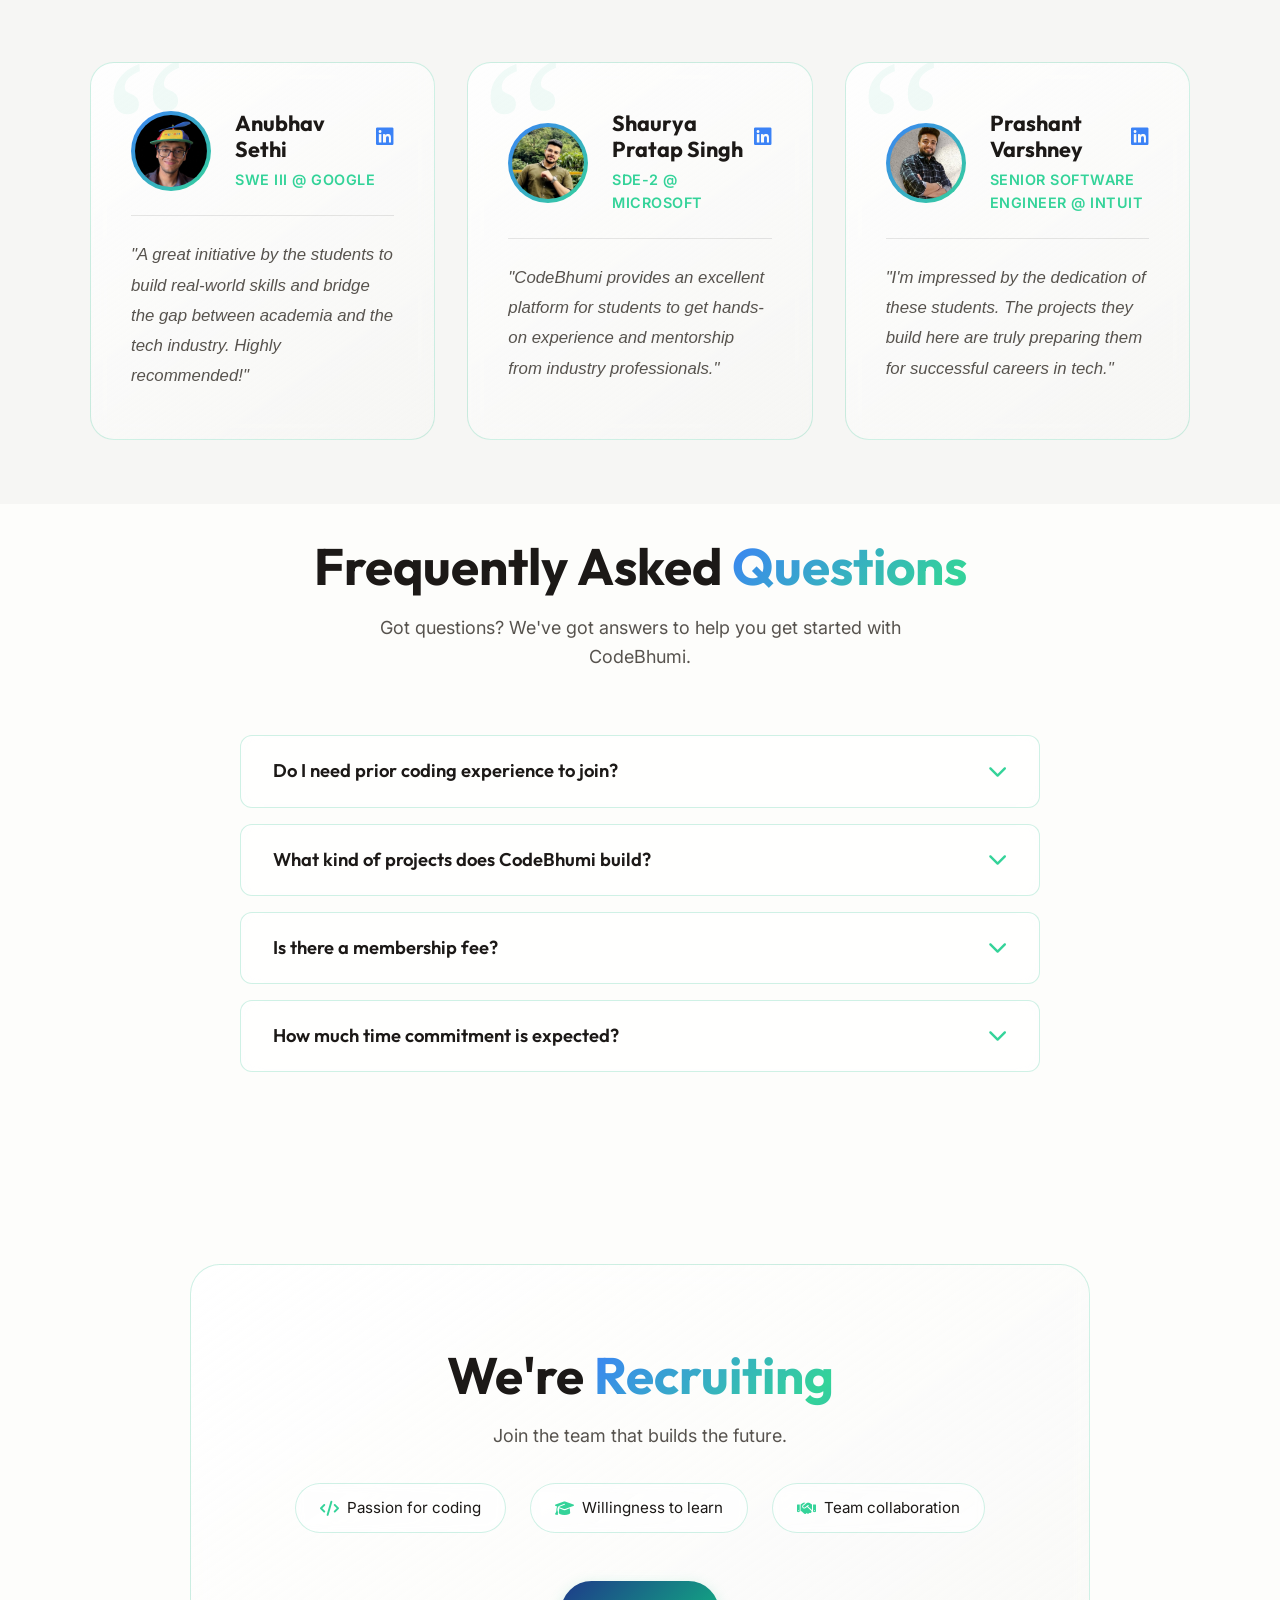
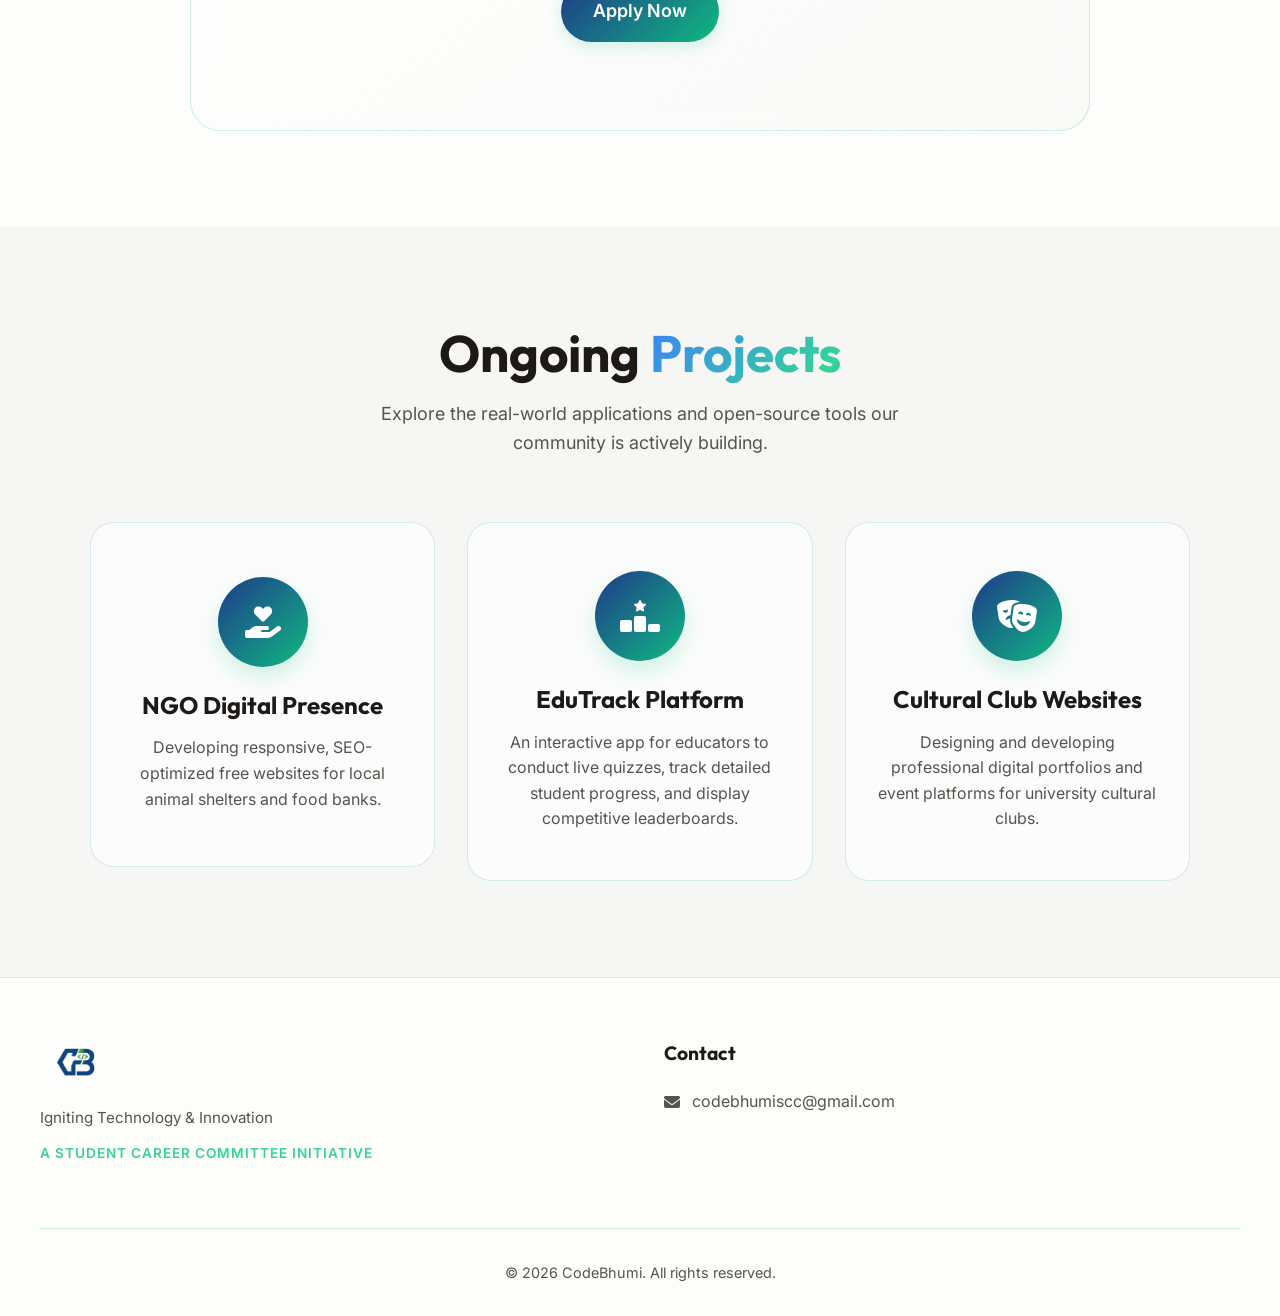
==== commit e5704a44: "," ====
--- a/index.html
+++ b/index.html
@@ -299,8 +299,8 @@
         
         <div class="advisor-container">
           <div class="advisor-card-horizontal">
-            <div class="profile-img advisor-img" style="margin: 0; flex-shrink: 0;">
-              <img src="Souhardya_bose.jpg" alt="Souhardya Bose">
+            <div class="profile-img advisor-img skeleton" style="margin: 0; flex-shrink: 0;">
+              <img class="lazy-img" src="Souhardya_bose.jpg" alt="Souhardya Bose">
             </div>
             <div class="advisor-content">
               <h3 class="advisor-title">
@@ -338,7 +338,7 @@
       <h3 class="advisor-heading" style="margin-bottom: 2rem; margin-top: 3rem;">HEADS</h3>
       <div class="heads-container">
         <div class="team-card">
-          <div class="profile-img"><img src="sagnik.jpg" alt="Sagnik"></div>
+          <div class="profile-img skeleton"><img class="lazy-img" src="sagnik.jpg" alt="Sagnik"></div>
           <h3 class="member-name">
             Sagnik
             <a href="https://www.linkedin.com/in/sagnik-chakraborty-0ab433364/" target="_blank" aria-label="LinkedIn" style="color: #3b82f6; font-size: 1.2rem; margin-left: 0.4rem; transition: transform 0.3s; display: inline-block;" onmouseover="this.style.transform='scale(1.2)'" onmouseout="this.style.transform='scale(1)'">
@@ -348,7 +348,7 @@
           <p class="member-role">Joint Vice President</p>
         </div>
         <div class="team-card">
-          <div class="profile-img"><img src="Sayantan.jpeg" alt="Sayantan"></div>
+          <div class="profile-img skeleton"><img class="lazy-img" src="Sayantan.jpeg" alt="Sayantan"></div>
           <h3 class="member-name">
             Sayantan
             <a href="https://www.linkedin.com/in/sayantan-ghosh-372143314/" target="_blank" aria-label="LinkedIn" style="color: #3b82f6; font-size: 1.2rem; margin-left: 0.4rem; transition: transform 0.3s; display: inline-block;" onmouseover="this.style.transform='scale(1.2)'" onmouseout="this.style.transform='scale(1)'">
@@ -358,7 +358,7 @@
           <p class="member-role">Joint Vice President</p>
         </div>
         <div class="team-card">
-          <div class="profile-img"><img src="Pauli.png" alt="Pauli"></div>
+          <div class="profile-img skeleton"><img class="lazy-img" src="Pauli.png" alt="Pauli"></div>
           <h3 class="member-name">Pauli</h3>
           <p class="member-role">Joint Vice President</p>
         </div>
@@ -371,7 +371,7 @@
       <div class="marquee-content">
         <!-- Original Cards -->
         <div class="team-card">
-          <div class="profile-img"><img src="Saikat.jpeg" alt="Saikat"></div>
+          <div class="profile-img skeleton"><img class="lazy-img" src="Saikat.jpeg" alt="Saikat"></div>
           <h3 class="member-name">
             Saikat
             <a href="https://www.linkedin.com/in/saikat-singha-mahapatra-dev?utm_source=share&utm_campaign=share_via&utm_content=profile&utm_medium=android_app" target="_blank" aria-label="LinkedIn" style="color: #3b82f6; font-size: 1.2rem; margin-left: 0.4rem; transition: transform 0.3s; display: inline-block;" onmouseover="this.style.transform='scale(1.2)'" onmouseout="this.style.transform='scale(1)'">
@@ -381,7 +381,7 @@
           <p class="member-role">Research & Innovation Head</p>
         </div>
         <div class="team-card">
-          <div class="profile-img"><img src="Vidhi.png" alt="Vidhi"></div>
+          <div class="profile-img skeleton"><img class="lazy-img" src="Vidhi.png" alt="Vidhi"></div>
           <h3 class="member-name">
             Vidhi
             <a href="https://www.linkedin.com/in/vidhi-johari-983a23407/" target="_blank" aria-label="LinkedIn" style="color: #3b82f6; font-size: 1.2rem; margin-left: 0.4rem; transition: transform 0.3s; display: inline-block;" onmouseover="this.style.transform='scale(1.2)'" onmouseout="this.style.transform='scale(1)'">
@@ -391,19 +391,19 @@
           <p class="member-role">Head of Operations</p>
         </div>
         <div class="team-card">
-          <div class="profile-img"><img src="https://www.gravatar.com/avatar/00000000000000000000000000000000?d=mp&f=y&s=200" alt="Anonymous"></div>
+          <div class="profile-img skeleton"><img class="lazy-img" src="https://www.gravatar.com/avatar/00000000000000000000000000000000?d=mp&f=y&s=200" alt="Anonymous"></div>
           <h3 class="member-name" style="animation: float 2.5s ease-in-out infinite; display: inline-block; color: var(--color-green-light);">Role is Open</h3>
           <p class="member-role">Technical Head</p>
         </div>
         <div class="team-card">
-          <div class="profile-img"><img src="Surya.jpeg" alt="Surya"></div>
+          <div class="profile-img skeleton"><img class="lazy-img" src="Surya.jpeg" alt="Surya"></div>
           <h3 class="member-name">Surya</h3>
           <p class="member-role">Management Head</p>
         </div>
 
         <!-- Duplicated Cards for infinite loop effect -->
         <div class="team-card">
-          <div class="profile-img"><img src="Saikat.jpeg" alt="Saikat"></div>
+          <div class="profile-img skeleton"><img class="lazy-img" src="Saikat.jpeg" alt="Saikat"></div>
           <h3 class="member-name">
             Saikat
             <a href="https://www.linkedin.com/in/saikat-singha-mahapatra-dev?utm_source=share&utm_campaign=share_via&utm_content=profile&utm_medium=android_app" target="_blank" aria-label="LinkedIn" style="color: #3b82f6; font-size: 1.2rem; margin-left: 0.4rem; transition: transform 0.3s; display: inline-block;" onmouseover="this.style.transform='scale(1.2)'" onmouseout="this.style.transform='scale(1)'">
@@ -413,7 +413,7 @@
           <p class="member-role">Research & Innovation Head</p>
         </div>
         <div class="team-card">
-          <div class="profile-img"><img src="Vidhi.png" alt="Vidhi"></div>
+          <div class="profile-img skeleton"><img class="lazy-img" src="Vidhi.png" alt="Vidhi"></div>
           <h3 class="member-name">
             Vidhi
             <a href="https://www.linkedin.com/in/vidhi-johari-983a23407/" target="_blank" aria-label="LinkedIn" style="color: #3b82f6; font-size: 1.2rem; margin-left: 0.4rem; transition: transform 0.3s; display: inline-block;" onmouseover="this.style.transform='scale(1.2)'" onmouseout="this.style.transform='scale(1)'">
@@ -423,14 +423,83 @@
           <p class="member-role">Head of Operations</p>
         </div>
         <div class="team-card">
-          <div class="profile-img"><img src="https://www.gravatar.com/avatar/00000000000000000000000000000000?d=mp&f=y&s=200" alt="Anonymous"></div>
+          <div class="profile-img skeleton"><img class="lazy-img" src="https://www.gravatar.com/avatar/00000000000000000000000000000000?d=mp&f=y&s=200" alt="Anonymous"></div>
           <h3 class="member-name" style="animation: float 2.5s ease-in-out infinite; display: inline-block; color: var(--color-green-light);">Role is Open</h3>
           <p class="member-role">Technical Head</p>
         </div>
         <div class="team-card">
-          <div class="profile-img"><img src="Surya.jpeg" alt="Surya"></div>
+          <div class="profile-img skeleton"><img class="lazy-img" src="Surya.jpeg" alt="Surya"></div>
           <h3 class="member-name">Surya</h3>
           <p class="member-role">Management Head</p>
+        </div>
+      </div>
+    </div>
+  </section>
+
+  <!-- Industry Mentors Section -->
+  <section id="mentors" class="section mentors-section bg-darker">
+    <div class="container overflow-visible">
+      <div class="section-header text-center">
+        <h2 class="section-title">Industry <span class="text-gradient">Voices</span></h2>
+        <p class="section-subtitle">Hear from professionals leading the tech world.</p>
+      </div>
+
+      <div class="mentors-grid">
+        <!-- Mentor 1 -->
+        <div class="mentor-card">
+          <div class="mentor-header">
+            <div class="profile-img skeleton" style="width: 80px; height: 80px; margin: 0;">
+              <img class="lazy-img" src="anubhav.png" alt="Anubhav Sethi">
+            </div>
+            <div class="mentor-info">
+              <h3 class="mentor-name">
+                Anubhav Sethi
+                <a href="https://www.linkedin.com/in/anubhavintech/" target="_blank" aria-label="LinkedIn" class="linkedin-link"><i class="fa-brands fa-linkedin"></i></a>
+              </h3>
+              <p class="mentor-role">SWE III @ Google</p>
+            </div>
+          </div>
+          <div class="mentor-testimonial">
+            <p>"A great initiative by the students to build real-world skills and bridge the gap between academia and the tech industry. Highly recommended!"</p>
+          </div>
+        </div>
+
+        <!-- Mentor 2 -->
+        <div class="mentor-card">
+          <div class="mentor-header">
+            <div class="profile-img skeleton" style="width: 80px; height: 80px; margin: 0;">
+              <img class="lazy-img" src="shaurya.png" alt="Shaurya Pratap Singh">
+            </div>
+            <div class="mentor-info">
+              <h3 class="mentor-name">
+                Shaurya Pratap Singh
+                <a href="https://www.linkedin.com/in/shauryaprataps/" target="_blank" aria-label="LinkedIn" class="linkedin-link"><i class="fa-brands fa-linkedin"></i></a>
+              </h3>
+              <p class="mentor-role">SDE-2 @ Microsoft</p>
+            </div>
+          </div>
+          <div class="mentor-testimonial">
+            <p>"CodeBhumi provides an excellent platform for students to get hands-on experience and mentorship from industry professionals."</p>
+          </div>
+        </div>
+
+        <!-- Mentor 3 -->
+        <div class="mentor-card glow-hover">
+          <div class="mentor-header">
+            <div class="profile-img skeleton" style="width: 80px; height: 80px; margin: 0;">
+              <img class="lazy-img" src="Prashant.png" alt="Prashant Varshney">
+            </div>
+            <div class="mentor-info">
+              <h3 class="mentor-name">
+                Prashant Varshney
+                <a href="https://www.linkedin.com/in/buildwithprashant/" target="_blank" aria-label="LinkedIn" class="linkedin-link"><i class="fa-brands fa-linkedin"></i></a>
+              </h3>
+              <p class="mentor-role">Senior Software Engineer @ Intuit</p>
+            </div>
+          </div>
+          <div class="mentor-testimonial">
+            <p>"I'm impressed by the dedication of these students. The projects they build here are truly preparing them for successful careers in tech."</p>
+          </div>
         </div>
       </div>
     </div>
--- a/styles.css
+++ b/styles.css
@@ -1184,6 +1184,102 @@
   filter: drop-shadow(0 0 10px rgba(16, 185, 129, 0.6));
 }
 
+/* --- Industry Mentors Section --- */
+.mentors-section {
+  padding-bottom: 4rem;
+}
+
+.mentors-grid {
+  display: grid;
+  grid-template-columns: repeat(auto-fit, minmax(300px, 1fr));
+  gap: 2rem;
+  max-width: 1100px;
+  margin: 0 auto;
+}
+
+.mentor-card {
+  background: var(--gradient-card);
+  border: 1px solid var(--card-border);
+  border-radius: 24px;
+  padding: 3rem 2.5rem;
+  transition: all 0.5s cubic-bezier(0.175, 0.885, 0.32, 1.275);
+  position: relative;
+  backdrop-filter: blur(10px);
+  z-index: 1;
+  overflow: hidden;
+}
+
+.mentor-card:hover {
+  transform: translateY(-12px);
+  border-color: rgba(16, 185, 129, 0.5);
+  box-shadow: 0 25px 50px -12px rgba(16, 185, 129, 0.25), 0 0 25px rgba(59, 130, 246, 0.15);
+}
+
+.mentor-header {
+  display: flex;
+  align-items: center;
+  gap: 1.5rem;
+  margin-bottom: 1.5rem;
+  border-bottom: 1px solid rgba(148, 163, 184, 0.1);
+  padding-bottom: 1.5rem;
+}
+
+[data-theme="light"] .mentor-header {
+  border-bottom: 1px solid rgba(28, 25, 23, 0.1);
+}
+
+.mentor-info {
+  flex: 1;
+}
+
+.mentor-name {
+  font-size: 1.35rem;
+  margin-bottom: 0.3rem;
+  display: flex;
+  align-items: center;
+}
+
+.mentor-name .linkedin-link {
+  font-size: 1.25rem;
+  margin-left: 0.6rem;
+  color: #3b82f6;
+  transition: all 0.3s ease;
+}
+
+.mentor-name .linkedin-link:hover {
+  transform: scale(1.2) translateY(-2px);
+  color: #60a5fa;
+}
+
+.mentor-role {
+  color: var(--color-green-light);
+  font-size: 0.9rem;
+  font-weight: 600;
+  text-transform: uppercase;
+  letter-spacing: 0.5px;
+}
+
+.mentor-testimonial p {
+  color: var(--text-muted);
+  font-style: italic;
+  line-height: 1.8;
+  font-size: 1.05rem;
+}
+
+.mentor-card::before {
+  content: '\201C';
+  position: absolute;
+  top: -2rem;
+  left: 1rem;
+  font-size: 12rem;
+  color: rgba(16, 185, 129, 0.06);
+  font-family: serif;
+  line-height: 1;
+  pointer-events: none;
+  z-index: -1;
+  transform: rotate(-5deg);
+}
+
 /* --- FAQ Section --- */
 .faq-section {
   padding-top: 2rem;
@@ -1254,3 +1350,49 @@
   margin: 0;
   line-height: 1.6;
 }
+
+/* --- Skeleton Loader --- */
+.skeleton {
+  position: relative;
+  overflow: hidden;
+}
+
+.skeleton::after {
+  content: '';
+  position: absolute;
+  top: 0;
+  left: 0;
+  width: 100%;
+  height: 100%;
+  background: linear-gradient(
+    90deg,
+    transparent,
+    rgba(255, 255, 255, 0.1),
+    transparent
+  );
+  animation: skeleton-loading 1.5s infinite;
+  z-index: 1;
+}
+
+[data-theme="light"] .skeleton::after {
+  background: linear-gradient(
+    90deg,
+    transparent,
+    rgba(0, 0, 0, 0.05),
+    transparent
+  );
+}
+
+@keyframes skeleton-loading {
+  0% { transform: translateX(-100%); }
+  100% { transform: translateX(100%); }
+}
+
+.lazy-img {
+  opacity: 0;
+  transition: opacity 0.5s ease-in-out;
+}
+
+.lazy-img.loaded {
+  opacity: 1;
+}
